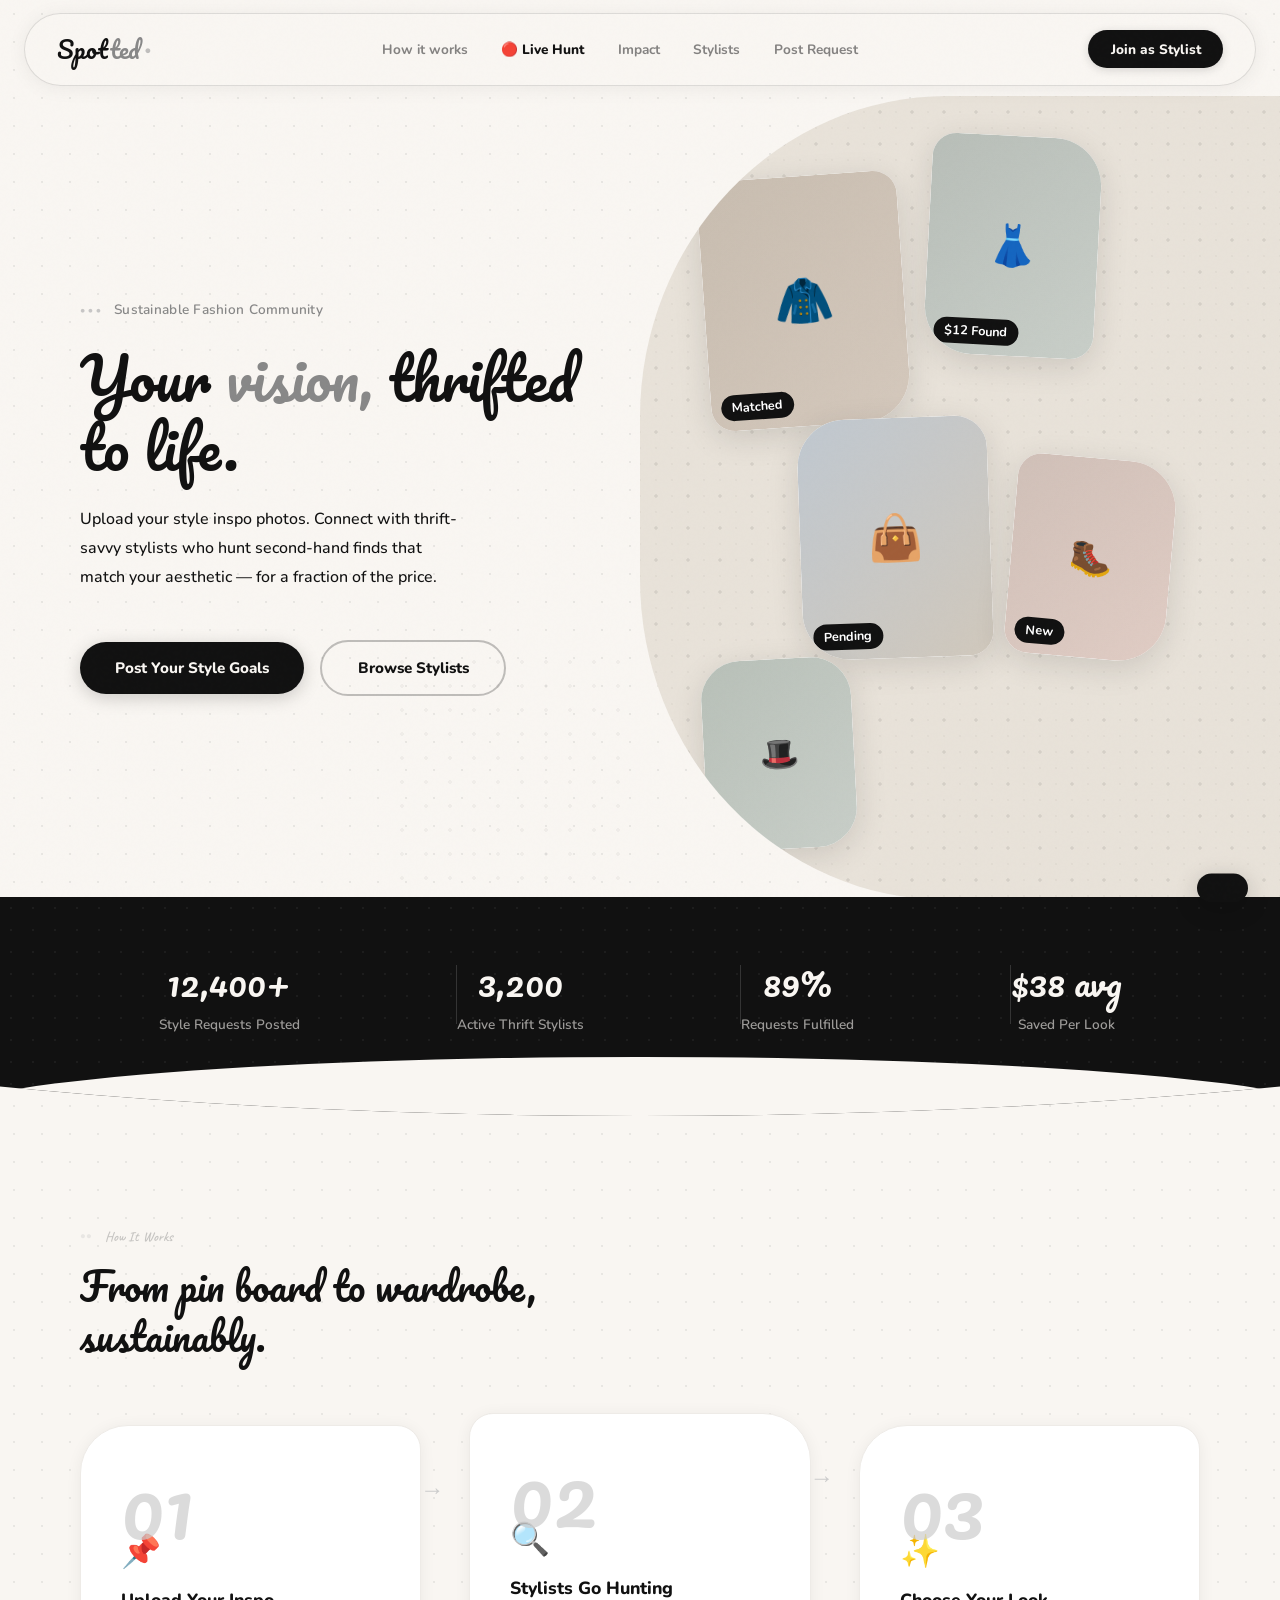
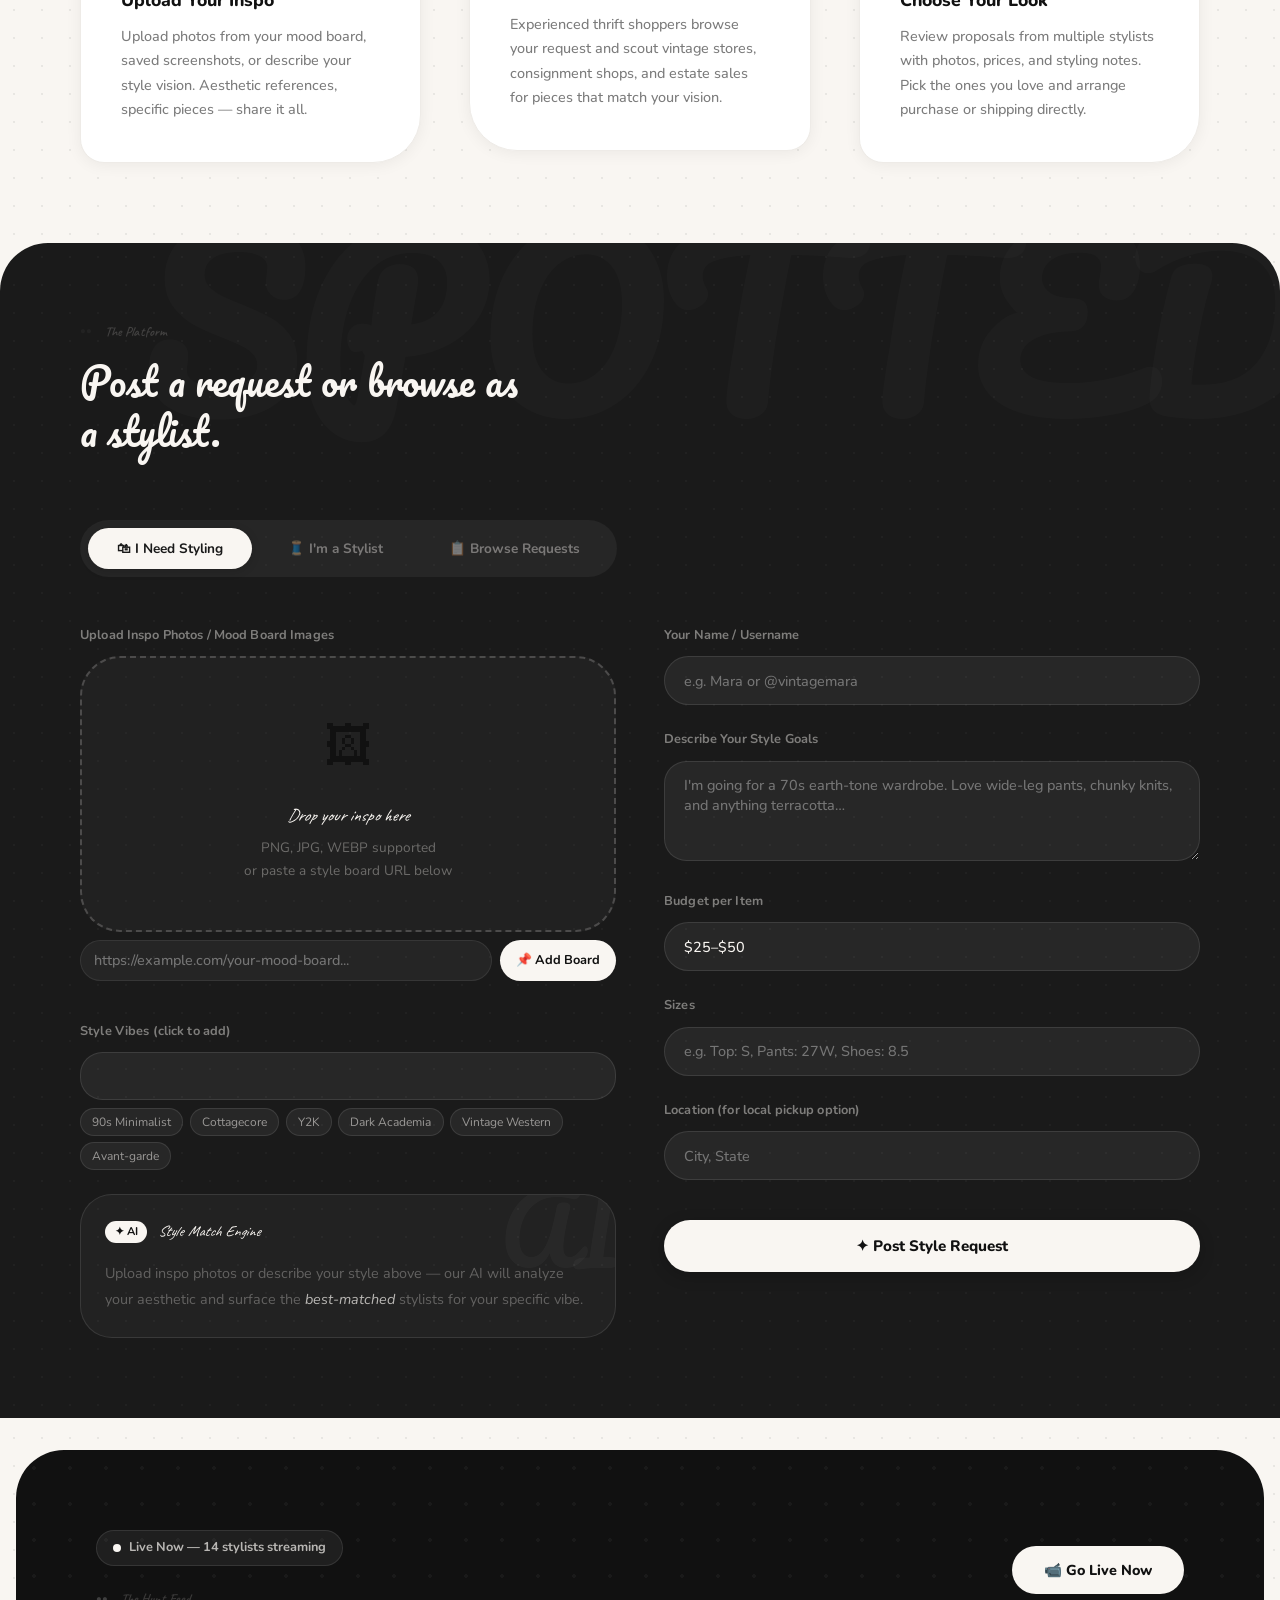
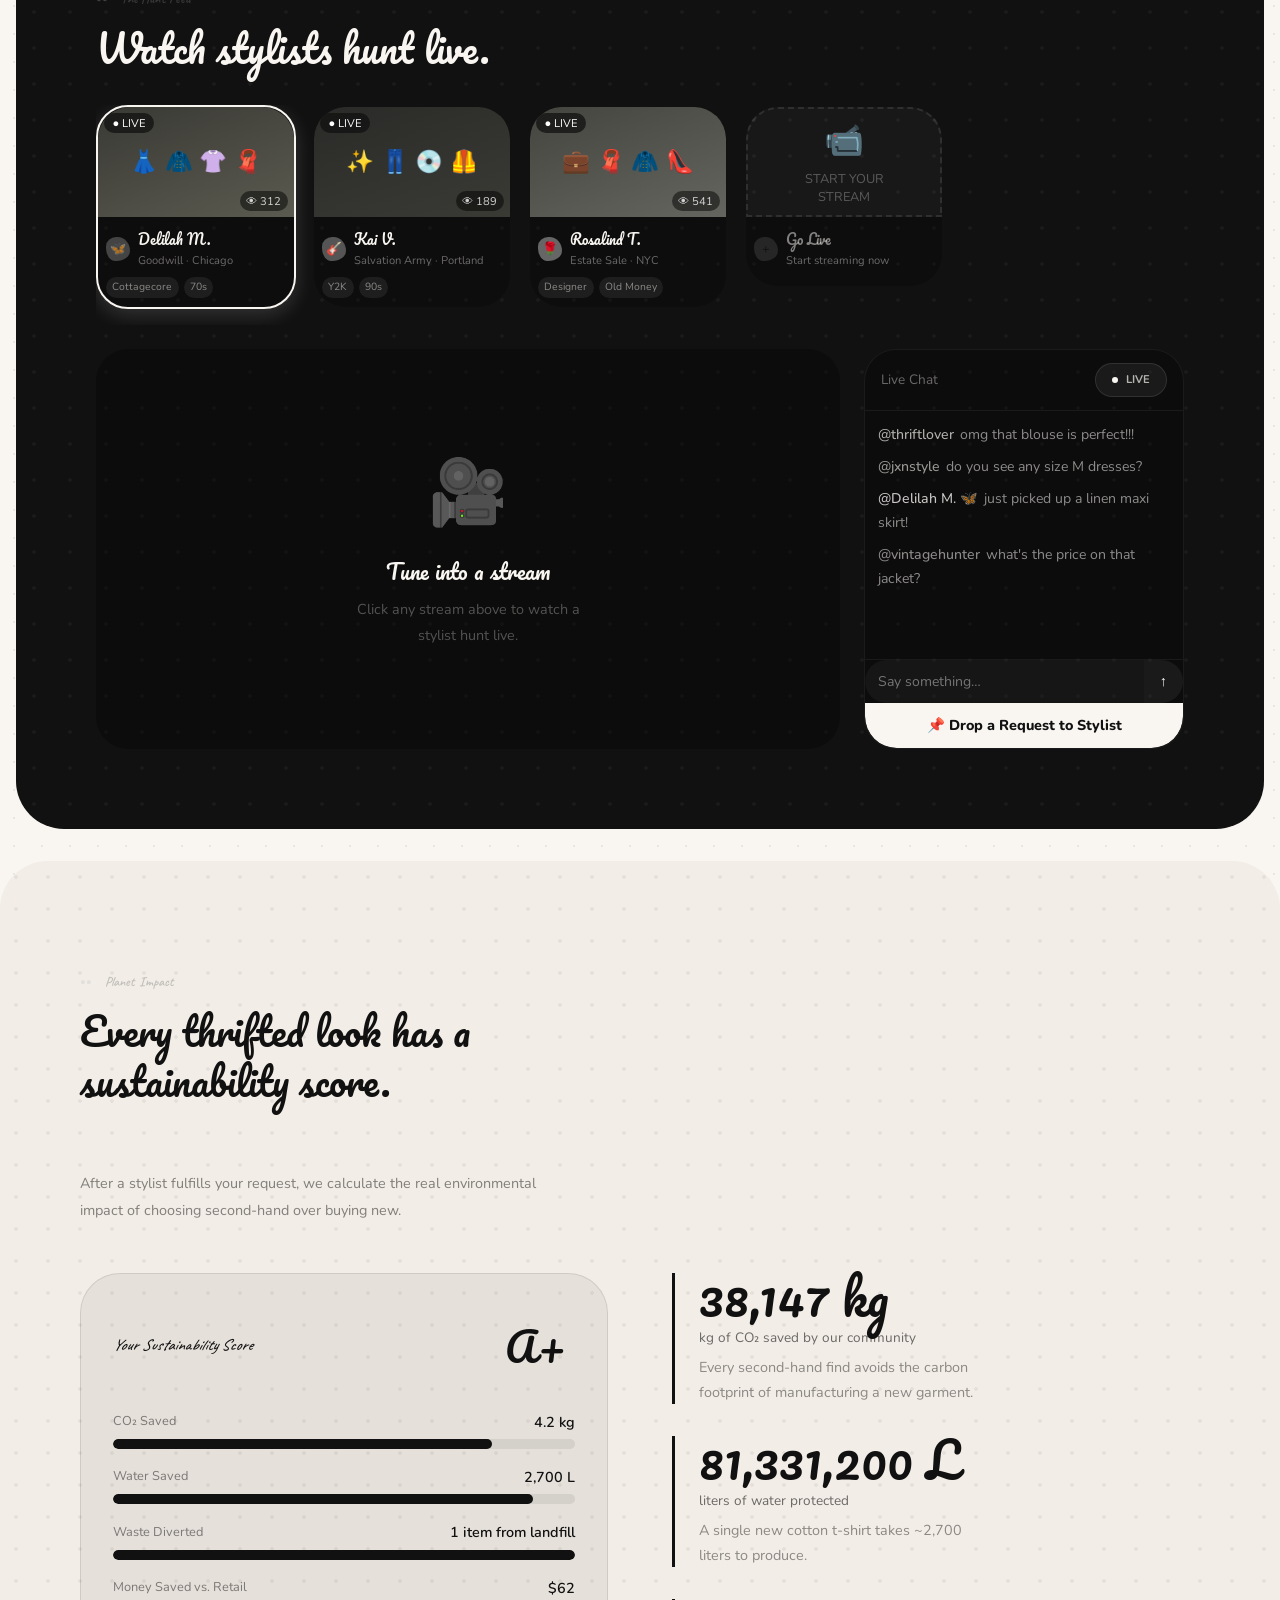
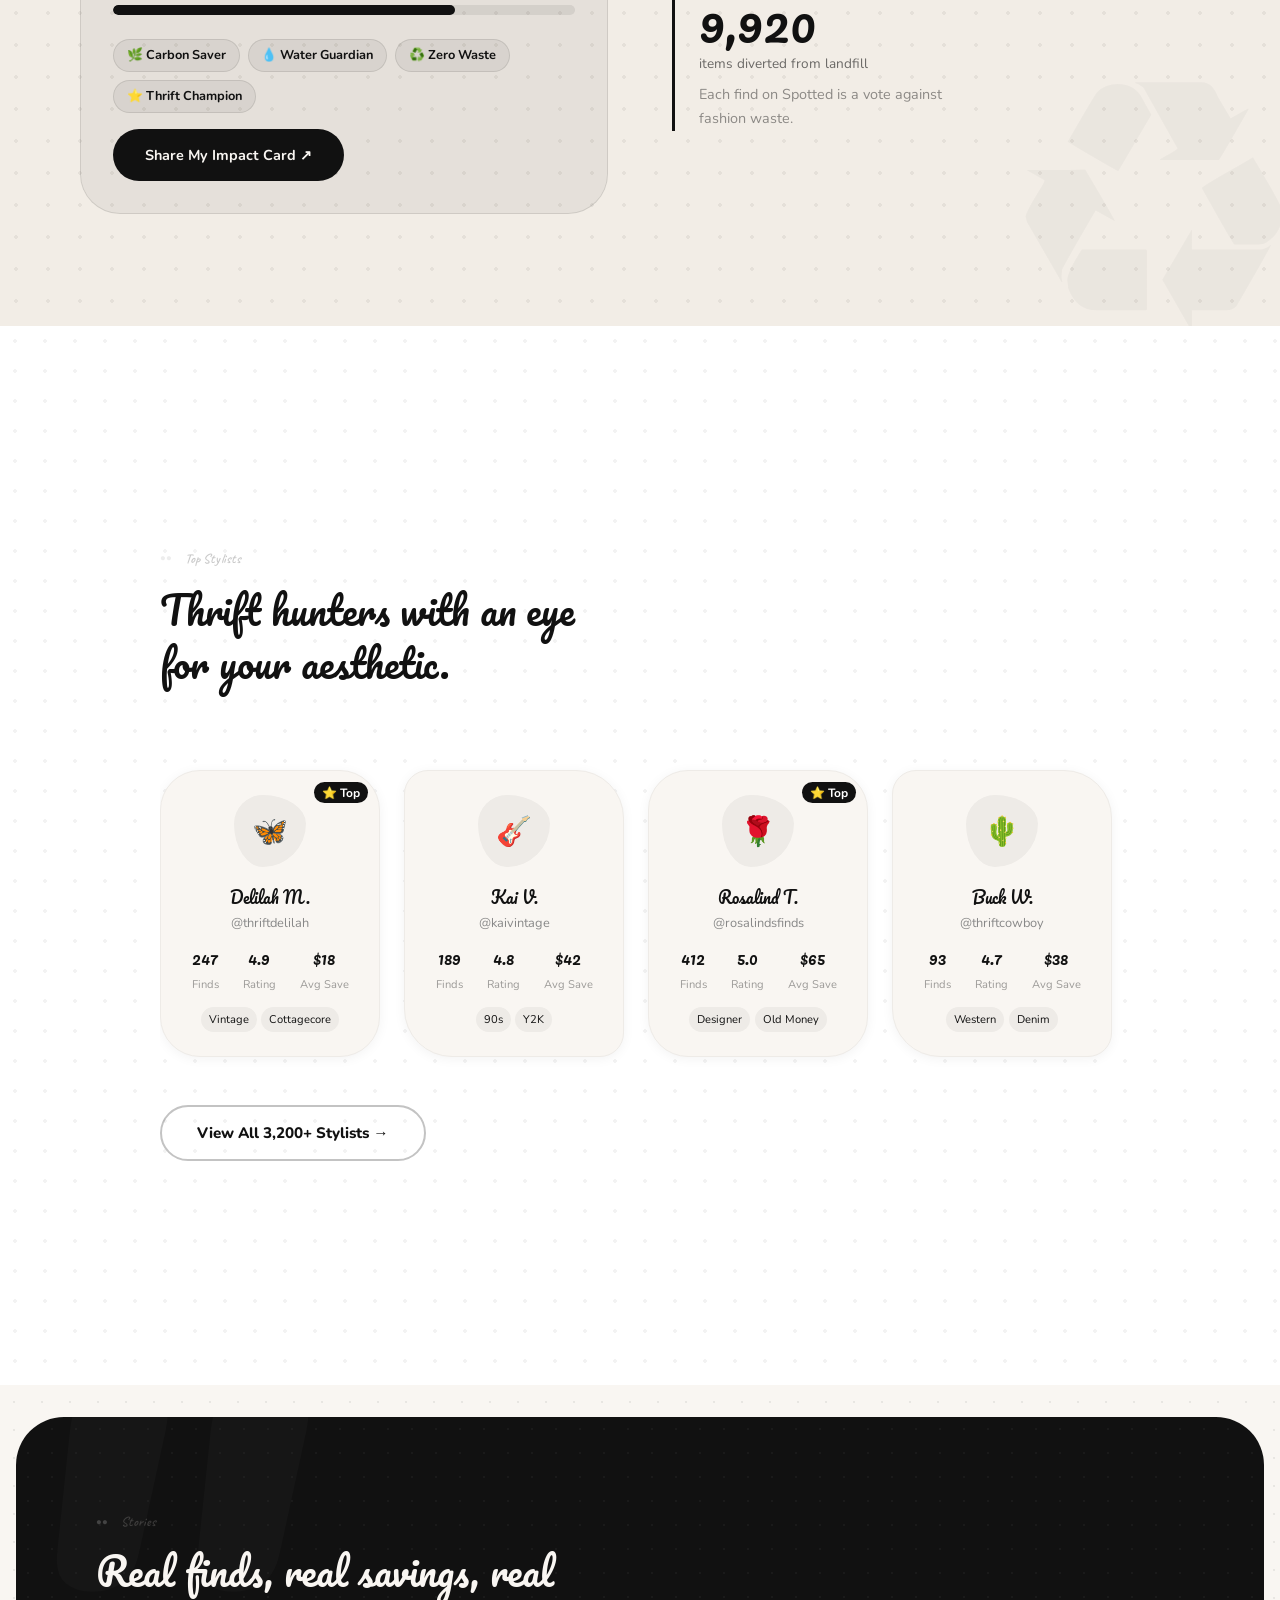
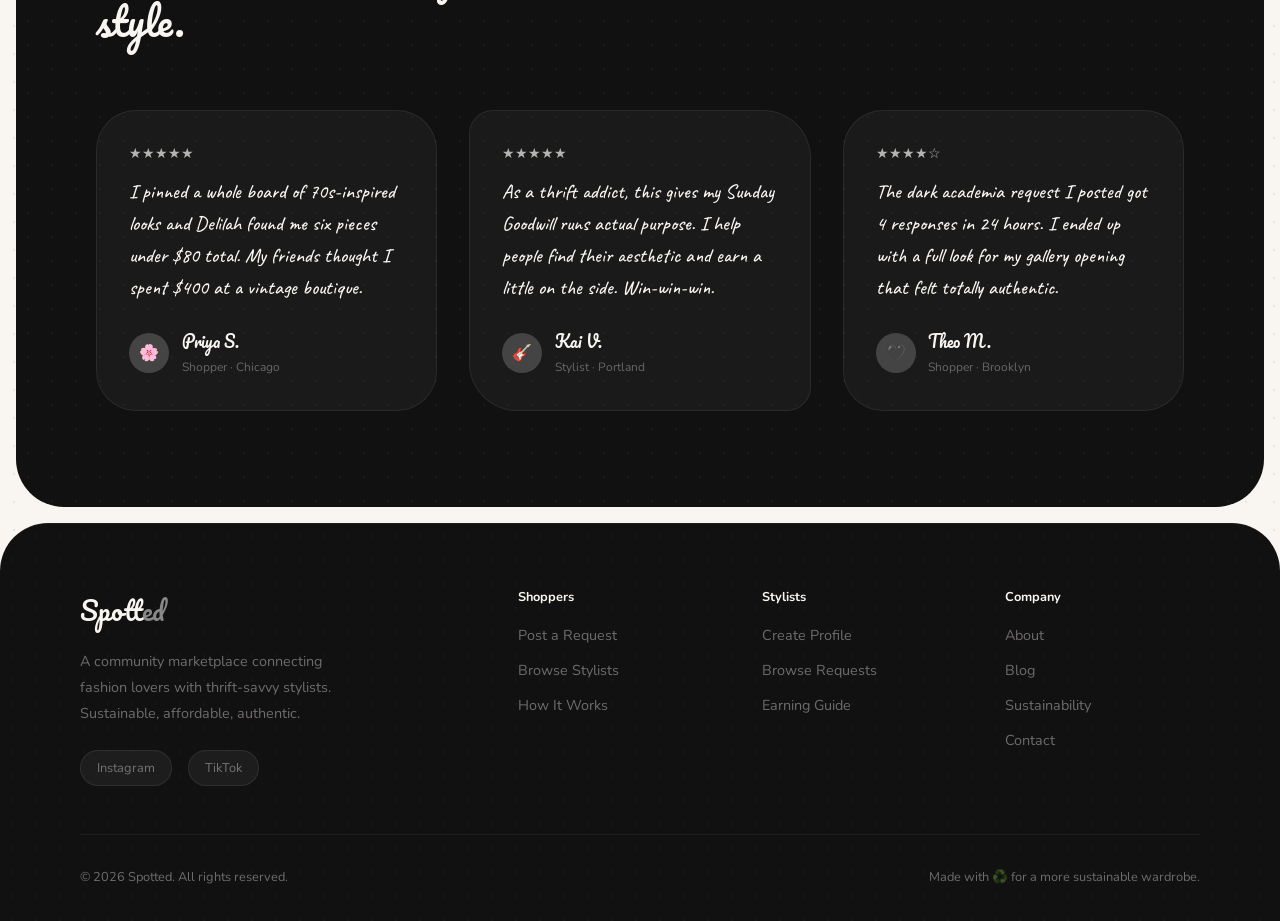
==== spotted-restyled.html @ c829c63a "Add files via upload" ====
<!DOCTYPE html>
<html lang="en">
<head>
<meta charset="UTF-8">
<meta name="viewport" content="width=device-width, initial-scale=1.0">
<title>Spotted — Thrift Your Vision</title>
<link href="https://fonts.googleapis.com/css2?family=Pacifico&family=Nunito:ital,wght@0,400;0,500;0,600;0,700;0,800;0,900;1,400;1,700&family=Caveat:wght@400;500;600;700&display=swap" rel="stylesheet">
<style>
  :root {
    /* ── NEW PALETTE: Warm White + Black (wedding inspo) ── */
    --cream: #F9F6F2;
    --warm-white: #FFFFFF;
    --charcoal: #111111;
    --rust: #111111;          /* was deep maroon → now black */
    --sage: #555555;          /* was gold-green → now mid-grey */
    --gold: #111111;          /* accent → black */
    --dusty-rose: #888888;    /* muted grey-rose */
    --deep-green: #1A1A1A;    /* near-black */
    --tan: #CCCCCC;
    --light-tan: #EEEBE7;
    --crimson: #333333;
    --blush: #E8E3DC;
    --dot-color: rgba(17,17,17,0.07);
  }

  * { margin: 0; padding: 0; box-sizing: border-box; }

  body {
    background: var(--cream);
    color: var(--charcoal);
    font-family: 'Nunito', sans-serif;
    overflow-x: hidden;
    background-image: radial-gradient(circle, var(--dot-color) 1.5px, transparent 1.5px);
    background-size: 28px 28px;
  }

  body::before {
    content: '';
    position: fixed;
    inset: 0;
    background-image: url("data:image/svg+xml,%3Csvg viewBox='0 0 256 256' xmlns='http://www.w3.org/2000/svg'%3E%3Cfilter id='noise'%3E%3CfeTurbulence type='fractalNoise' baseFrequency='0.9' numOctaves='4' stitchTiles='stitch'/%3E%3C/filter%3E%3Crect width='100%25' height='100%25' filter='url(%23noise)' opacity='0.04'/%3E%3C/svg%3E");
    pointer-events: none;
    z-index: 9999;
    opacity: 0.3;
  }

  button, input, textarea, select {
    border-radius: 999px;
    font-family: 'Nunito', sans-serif;
  }
  textarea { border-radius: 1.5rem !important; }
  select { border-radius: 999px !important; }

  .wave-top { display: block; width: 100%; overflow: hidden; line-height: 0; margin-bottom: -2px; }
  .wave-top svg { display: block; width: 100%; }
  .wave-bottom { display: block; width: 100%; overflow: hidden; line-height: 0; margin-top: -2px; transform: rotate(180deg); }
  .wave-bottom svg { display: block; width: 100%; }

  .section { padding: 6rem 4rem; }
  .section-label {
    font-family: 'Caveat', cursive;
    font-size: 1.15rem;
    font-weight: 600;
    letter-spacing: 0.01em;
    color: var(--charcoal);
    opacity: 0.45;
    margin-bottom: 0.6rem;
    display: flex;
    align-items: center;
    gap: 0.6rem;
  }
  .section-label::before { content: '●'; font-size: 0.6rem; opacity: 0.4; color: var(--charcoal); }

  .app-section { border-radius: 3rem 3rem 0 0; margin-top: -2rem; position: relative; z-index: 2; }
  .hunt-section { border-radius: 3rem 3rem 3rem 3rem; margin: 2rem 1rem; position: relative; z-index: 2; }
  .testimonial-section { border-radius: 3rem; margin: 2rem 1rem; position: relative; z-index: 2; }
  .impact-section { border-radius: 3rem 3rem 0 0; position: relative; z-index: 2; }
  .community-section { position: relative; z-index: 1; }
  footer { border-radius: 3rem 3rem 0 0; margin-top: -1rem; position: relative; z-index: 2; }

  /* Step cards */
  .step { border-radius: 2.5rem !important; padding: 2.5rem !important; transition: transform 0.3s, box-shadow 0.3s; }
  .step:nth-child(1) { border-radius: 3rem 1.5rem 3rem 1.5rem !important; }
  .step:nth-child(2) { border-radius: 1.5rem 3rem 1.5rem 3rem !important; transform: translateY(-12px); }
  .step:nth-child(3) { border-radius: 3rem 1.5rem 3rem 1.5rem !important; }
  .step:hover { transform: translateY(-8px) !important; box-shadow: 0 20px 48px rgba(0,0,0,0.10) !important; }

  .stylist-card { border-radius: 2.5rem !important; }
  .stylist-card:nth-child(even) { border-radius: 1.5rem 3rem 1.5rem 3rem !important; }
  .request-card { border-radius: 2rem !important; }
  .hunt-card { border-radius: 2rem !important; }
  .testimonial { border-radius: 2.5rem !important; }
  .testimonial:nth-child(even) { border-radius: 1.5rem 3rem 1.5rem 3rem !important; }

  .stylist-avatar { border-radius: 40% 60% 60% 40% / 40% 40% 60% 60% !important; }
  .hunt-avatar { border-radius: 45% 55% 55% 45% / 45% 45% 55% 55% !important; }
  .hunt-big-avatar { border-radius: 40% 60% 55% 45% / 45% 40% 60% 55% !important; }
  .stream-mini-avatar { border-radius: 45% 55% 60% 40% / 40% 60% 45% 55% !important; }

  .stream-thumb { border-radius: 2rem !important; overflow: hidden; }
  .stream-preview { border-radius: 2rem 2rem 0 0 !important; }
  .stream-info { border-radius: 0 0 2rem 2rem !important; }
  .stream-main-video { border-radius: 2rem !important; overflow: hidden; }
  .stream-chat-sidebar { border-radius: 2rem !important; overflow: hidden; }
  .live-video-frame { border-radius: 2rem !important; overflow: hidden; }

  .tabs { border-radius: 999px !important; padding: 0.5rem !important; }
  .tab { border-radius: 999px !important; padding: 0.7rem 1.8rem !important; }
  .upload-zone { border-radius: 2.5rem !important; }
  .modal { border-radius: 3rem !important; }
  .ai-match-panel { border-radius: 2rem !important; }
  .match-tag { border-radius: 999px !important; padding: 0.3rem 0.9rem !important; font-size: 0.8rem !important; font-weight: 700 !important; }
  .hunt-active-panel { border-radius: 2rem !important; overflow: hidden; }
  .stream-chat-input { border-radius: 999px 0 0 999px !important; }
  .stream-chat-send { border-radius: 0 999px 999px 0 !important; }
  .drop-request-sidebar-btn { border-radius: 0 0 2rem 2rem !important; font-size: 0.9rem !important; font-weight: 800 !important; }
  .metric-bar-bg { border-radius: 999px !important; height: 10px !important; }
  .metric-bar-fill { border-radius: 999px !important; }
  .live-pill { border-radius: 999px !important; padding: 0.4rem 1rem !important; font-size: 0.8rem !important; font-weight: 700 !important; }
  .hunt-spec { border-radius: 999px !important; }
  .stream-tags-mini span { border-radius: 999px !important; }
  .vid-action-btn { border-radius: 999px !important; font-size: 0.8rem !important; font-weight: 700 !important; }
  .go-live-btn { border-radius: 999px !important; font-size: 0.9rem !important; font-weight: 800 !important; padding: 0.9rem 2rem !important; }
  .drop-request-btn { border-radius: 999px !important; font-size: 0.8rem !important; font-weight: 800 !important; padding: 0.45rem 1.1rem !important; }
  .verified-badge { border-radius: 999px !important; font-size: 0.75rem !important; font-weight: 700 !important; }

  .form-group label { font-family: 'Nunito', sans-serif; font-weight: 700; font-size: 0.9rem; margin-bottom: 0.5rem; display: block; letter-spacing: 0.01em; }
  .modal h2 { font-family: 'Pacifico', cursive; font-size: 1.8rem; font-weight: 400; margin-bottom: 0.5rem; }
  .modal-sub { font-size: 0.95rem; font-weight: 500; opacity: 0.55; margin-bottom: 2rem; line-height: 1.6; }

  .chat-bubble { border-radius: 1.5rem 1.5rem 1.5rem 0.3rem !important; font-size: 0.9rem !important; font-weight: 500 !important; padding: 0.8rem 1.2rem !important; }
  .chat-msg.right .chat-bubble { border-radius: 1.5rem 1.5rem 0.3rem 1.5rem !important; }
  .hunt-input { border-radius: 999px 0 0 999px !important; }
  .hunt-send { border-radius: 0 999px 999px 0 !important; }

  .stats-bar { border-radius: 0 !important; padding: 3.5rem 5rem 5rem !important; }
  .stat-num { font-size: 2.2rem !important; }
  .stat-label { font-size: 0.85rem !important; font-weight: 600 !important; }

  .footer-logo { font-family: 'Pacifico', cursive !important; font-size: 1.6rem !important; font-weight: 400 !important; }

  .collage-card { border-radius: 2rem !important; }
  .c1 { border-radius: 3rem 1.5rem 3rem 1.5rem !important; }
  .c2 { border-radius: 1.5rem 3rem 1.5rem 3rem !important; }
  .c3 { border-radius: 3rem 2rem 1.5rem 3rem !important; }
  .c4 { border-radius: 1.5rem 3rem 3rem 1.5rem !important; }
  .c5 { border-radius: 2.5rem !important; }

  .score-grade { border-radius: 1.5rem !important; font-family: 'Pacifico', cursive !important; font-size: 2.5rem !important; font-weight: 400 !important; width: 80px !important; height: 80px !important; display: flex !important; align-items: center !important; justify-content: center !important; }
  .eco-badge { border-radius: 999px !important; font-size: 0.8rem !important; font-weight: 700 !important; }
  .impact-score-demo { border-radius: 2.5rem !important; }
  .community-section h2, .community-section .section-title { font-family: 'Pacifico', cursive !important; font-weight: 400 !important; font-size: clamp(1.8rem, 3vw, 3rem) !important; line-height: 1.4 !important; }
  .ai-analyze-btn { border-radius: 999px !important; }
  .portfolio-item { border-radius: 1.5rem !important; }

  ::-webkit-scrollbar { width: 8px; }
  ::-webkit-scrollbar-track { background: transparent; }
  ::-webkit-scrollbar-thumb { background: var(--tan); border-radius: 999px; }
  ::-webkit-scrollbar-thumb:hover { background: var(--charcoal); }

  .hero-right { border-radius: 48% 0 0 48% / 40% 0 0 40% !important; }
  .stream-live-badge { border-radius: 999px !important; }
  .video-live-tag { border-radius: 999px !important; }
  .video-viewers { border-radius: 999px !important; }
  #camPreviewWrap { border-radius: 1.5rem !important; overflow: hidden; }
  .find-flash { border-radius: 1rem !important; }
  .toast { border-radius: 999px !important; font-size: 0.9rem !important; font-weight: 700 !important; }
  .hunt-active-name { font-family: 'Pacifico', cursive !important; font-weight: 400 !important; font-size: 1.1rem !important; }
  .stream-name { font-family: 'Pacifico', cursive !important; font-weight: 400 !important; font-size: 0.9rem !important; }
  .video-stream-title { font-family: 'Pacifico', cursive !important; font-weight: 400 !important; font-size: 1rem !important; }
  .request-title { font-family: 'Caveat', cursive !important; font-size: 1.3rem !important; font-weight: 600 !important; }
  .stylist-name { font-family: 'Pacifico', cursive !important; font-weight: 400 !important; font-size: 1rem !important; }
  .step-num { font-family: 'Pacifico', cursive !important; font-weight: 400 !important; color: var(--tan) !important; opacity: 0.7; }
  .t-name { font-family: 'Pacifico', cursive !important; font-weight: 400 !important; font-size: 1rem !important; }
  .t-quote { font-family: 'Caveat', cursive !important; font-size: 1.25rem !important; font-weight: 500 !important; line-height: 1.6 !important; }
  p, li, span, label { line-height: 1.7; }
  h1, h2, h3 { line-height: 1.35; }

  /* NAV */
  nav {
    position: fixed;
    top: 0.8rem; left: 1.5rem; right: 1.5rem;
    z-index: 100;
    display: flex;
    justify-content: space-between;
    align-items: center;
    padding: 0.9rem 2rem;
    background: rgba(249,246,242,0.92);
    border: 1.5px solid rgba(17,17,17,0.12);
    border-radius: 999px;
    backdrop-filter: blur(12px);
    box-shadow: 0 2px 20px rgba(0,0,0,0.06);
  }

  .logo { font-family: 'Pacifico', cursive; font-size: 1.5rem; font-weight: 400; color: var(--charcoal); display: flex; align-items: center; gap: 0.1em; }
  .logo span { color: #888; }
  .logo::after { content: '●'; color: #888; font-size: 0.7rem; margin-left: 0.15em; vertical-align: super; opacity: 0.5; }

  .nav-links { display: flex; gap: 0.3rem; list-style: none; font-size: 0.85rem; font-weight: 700; }
  .nav-links a { color: var(--charcoal); text-decoration: none; opacity: 0.5; transition: all 0.2s; cursor: pointer; padding: 0.35rem 0.9rem; border-radius: 999px; }
  .nav-links a:hover { opacity: 1; background: var(--light-tan); }

  .nav-cta {
    background: var(--charcoal);
    color: var(--cream);
    border: none;
    padding: 0.6rem 1.4rem;
    font-size: 0.85rem;
    font-weight: 800;
    cursor: pointer;
    transition: all 0.2s;
    border-radius: 999px;
    box-shadow: 0 2px 10px rgba(0,0,0,0.15);
  }
  .nav-cta:hover { background: #333; transform: translateY(-2px); }

  /* HERO */
  .hero { min-height: 100vh; display: grid; grid-template-columns: 1fr 1fr; padding-top: 6rem; }
  .hero-left { display: flex; flex-direction: column; justify-content: center; padding: 5rem 3rem 5rem 5rem; position: relative; overflow: hidden; }
  .hero-left::before { content: ''; position: absolute; width: 300px; height: 300px; background-image: radial-gradient(circle, #111 2px, transparent 2px); background-size: 24px 24px; opacity: 0.04; bottom: -50px; right: -50px; pointer-events: none; }

  .hero-eyebrow { font-size: 0.85rem; color: #888; margin-bottom: 1.5rem; display: flex; align-items: center; gap: 0.8rem; font-weight: 600; letter-spacing: 0.02em; }
  .hero-eyebrow::before { content: '● ● ●'; color: #bbb; font-size: 0.55rem; opacity: 0.8; }

  .hero-title { font-family: 'Pacifico', cursive; font-size: clamp(2.4rem, 4.5vw, 5rem); line-height: 1.2; font-weight: 400; color: var(--charcoal); margin-bottom: 1.5rem; }
  .hero-title em { font-style: normal; color: #888; }

  .hero-sub { font-size: 1rem; line-height: 1.8; color: var(--charcoal); opacity: 0.5; max-width: 38ch; margin-bottom: 3rem; font-weight: 500; }

  .hero-actions { display: flex; gap: 1rem; align-items: center; flex-wrap: wrap; }

  .btn-primary {
    background: var(--charcoal);
    color: #F9F6F2;
    border: none;
    padding: 1rem 2.2rem;
    font-size: 0.95rem;
    font-weight: 800;
    cursor: pointer;
    transition: all 0.25s;
    border-radius: 999px;
    box-shadow: 0 4px 18px rgba(0,0,0,0.18);
    position: relative;
    overflow: hidden;
  }
  .btn-primary:hover { background: #333; transform: translateY(-3px); box-shadow: 0 8px 28px rgba(0,0,0,0.22); }

  .btn-ghost {
    background: transparent;
    color: var(--charcoal);
    border: 2px solid rgba(17,17,17,0.25);
    padding: 1rem 2.2rem;
    font-size: 0.95rem;
    font-weight: 800;
    cursor: pointer;
    transition: all 0.25s;
    border-radius: 999px;
  }
  .btn-ghost:hover { background: var(--charcoal); color: var(--cream); transform: translateY(-2px); }

  /* HERO RIGHT: warm greige instead of dark red */
  .hero-right {
    background: #E8E2D9;
    position: relative;
    overflow: hidden;
    display: flex;
    align-items: center;
    justify-content: center;
    background-image: radial-gradient(circle, rgba(17,17,17,0.06) 2px, transparent 2px),
                      radial-gradient(circle, rgba(17,17,17,0.03) 1px, transparent 1px);
    background-size: 32px 32px, 16px 16px;
    background-position: 0 0, 8px 8px;
    border-radius: 40% 0 0 40% / 30% 0 0 30%;
  }

  .hero-collage { position: relative; width: 100%; height: 100%; }
  .collage-card { position: absolute; background: var(--warm-white); box-shadow: 0 8px 32px rgba(0,0,0,0.12); overflow: hidden; transition: transform 0.6s cubic-bezier(0.23, 1, 0.32, 1); border-radius: 1.5rem; }
  .collage-card:hover { transform: scale(1.05) rotate(0deg) !important; z-index: 10; }

  .card-tag { position: absolute; bottom: 0.6rem; left: 0.6rem; background: var(--charcoal); color: white; font-size: 0.8rem; font-weight: 700; padding: 0.25rem 0.7rem; border-radius: 999px; }

  .c1 { width: 200px; height: 250px; top: 10%; left: 10%; transform: rotate(-4deg); }
  .c2 { width: 170px; height: 220px; top: 5%; left: 45%; transform: rotate(3deg); }
  .c3 { width: 190px; height: 240px; top: 40%; left: 25%; transform: rotate(-2deg); }
  .c4 { width: 160px; height: 200px; top: 45%; left: 58%; transform: rotate(5deg); }
  .c5 { width: 150px; height: 190px; top: 70%; left: 10%; transform: rotate(-3deg); }

  /* STATS BAR: now warm greige */
  .stats-bar {
    background: var(--charcoal);
    color: var(--cream);
    display: flex;
    justify-content: space-around;
    align-items: center;
    padding: 3.5rem 5rem 5rem;
    background-image: radial-gradient(circle, rgba(255,255,255,0.05) 1.5px, transparent 1.5px);
    background-size: 22px 22px;
    clip-path: ellipse(100% 100% at 50% 0%);
    margin-top: -3px;
    position: relative;
    z-index: 1;
  }
  .stats-bar::after { content: ''; position: absolute; bottom: -1px; left: 0; right: 0; height: 60px; background: var(--cream); clip-path: ellipse(55% 100% at 50% 100%); pointer-events: none; }

  .stat { text-align: center; position: relative; z-index: 2; }
  .stat + .stat::before { content: ''; position: absolute; left: -1px; top: 15%; height: 70%; width: 1px; background: rgba(255,255,255,0.15); }
  .stat-num { font-family: 'Pacifico', cursive; font-size: 2.2rem; font-weight: 400; color: var(--cream); display: block; }
  .stat-label { font-size: 0.85rem; font-weight: 600; opacity: 0.6; margin-top: 0.3rem; }

  /* HOW IT WORKS */
  .section { padding: 7rem 5rem; }
  .section-label { font-size: 0.85rem; color: #888; margin-bottom: 1rem; display: flex; align-items: center; gap: 0.8rem; font-weight: 600; letter-spacing: 0.01em; }
  .section-label::before { content: '●●'; color: #bbb; font-size: 0.6rem; opacity: 0.6; }
  .section-title { font-family: 'Pacifico', cursive; font-size: clamp(1.8rem, 3vw, 3rem); font-weight: 400; line-height: 1.3; color: var(--charcoal); max-width: 22ch; margin-bottom: 4rem; }

  .steps-grid { display: grid; grid-template-columns: repeat(3, 1fr); gap: 3rem; }
  .step { position: relative; background: var(--warm-white); border-radius: 2rem; padding: 2rem; box-shadow: 0 2px 16px rgba(0,0,0,0.06); border: 1.5px solid var(--light-tan); }
  .step-num { font-family: 'Pacifico', cursive; font-size: 5rem; font-weight: 900; color: var(--light-tan); line-height: 1; margin-bottom: -1rem; }
  .step-icon { font-size: 2rem; margin-bottom: 1rem; }
  .step h3 { font-size: 1.1rem; font-weight: 800; margin-bottom: 0.7rem; color: var(--charcoal); }
  .step p { font-size: 0.9rem; line-height: 1.7; color: var(--charcoal); opacity: 0.55; font-weight: 500; }
  .step-arrow { position: absolute; top: 3rem; right: -1.5rem; color: var(--tan); font-size: 1.5rem; z-index: 1; }

  /* APP SECTION: warm off-black */
  .app-section {
    background: var(--deep-green);
    padding: 5rem;
    position: relative;
    overflow: hidden;
    background-image: radial-gradient(circle, rgba(255,255,255,0.03) 1.5px, transparent 1.5px);
    background-size: 28px 28px;
  }
  .app-section::before { content: 'SPOTTED'; position: absolute; font-family: 'Pacifico', cursive; font-size: 14rem; font-weight: 900; color: rgba(255,255,255,0.02); top: -2rem; right: -2rem; line-height: 1; pointer-events: none; }
  .app-section .section-label { color: rgba(249,246,242,0.4); }
  .app-section .section-label::before { color: rgba(249,246,242,0.15); }
  .app-section .section-title { color: var(--cream); }

  /* TABS */
  .tabs { display: flex; gap: 0.5rem; margin-bottom: 3rem; background: rgba(255,255,255,0.05); padding: 0.4rem; border-radius: 999px; width: fit-content; }
  .tab { padding: 0.65rem 1.6rem; font-size: 0.85rem; font-weight: 700; cursor: pointer; color: rgba(249,246,242,0.4); background: none; border: none; transition: all 0.25s; border-radius: 999px; }
  .tab.active { color: var(--deep-green); background: var(--cream); box-shadow: 0 2px 10px rgba(0,0,0,0.15); }
  .tab:hover:not(.active) { color: rgba(249,246,242,0.8); background: rgba(255,255,255,0.07); }
  .tab-content { display: none; }
  .tab-content.active { display: block; }

  /* UPLOAD PANEL */
  .upload-panel { display: grid; grid-template-columns: 1fr 1fr; gap: 3rem; align-items: start; }
  .upload-zone { border: 2px dashed rgba(249,246,242,0.2); padding: 3rem 2rem; text-align: center; cursor: pointer; transition: all 0.3s; background: rgba(255,255,255,0.03); position: relative; border-radius: 1.8rem; }
  .upload-zone:hover, .upload-zone.dragover { border-color: rgba(249,246,242,0.5); background: rgba(255,255,255,0.06); transform: scale(1.01); }
  .upload-zone input[type="file"] { position: absolute; inset: 0; opacity: 0; cursor: pointer; width: 100%; height: 100%; border-radius: 1.8rem; }
  .upload-zone h3 { font-family: 'Caveat', cursive; font-size: 1.1rem; color: var(--cream); margin-bottom: 0.5rem; font-weight: 300; font-style: italic; }
  .upload-icon { font-size: 3rem; margin-bottom: 1rem; display: block; }
  .upload-zone p { font-size: 0.85rem; color: rgba(249,246,242,0.35); line-height: 1.7; }
  .uploaded-preview { display: grid; grid-template-columns: 1fr 1fr; gap: 0.5rem; margin-top: 1rem; }
  .preview-thumb { aspect-ratio: 1; object-fit: cover; width: 100%; }

  .form-group { margin-bottom: 1.5rem; }
  .form-group label { display: block; font-size: 0.8rem; color: rgba(249,246,242,0.45); margin-bottom: 0.6rem; }
  .form-group input, .form-group textarea, .form-group select { width: 100%; background: rgba(255,255,255,0.06); border: 1.5px solid rgba(255,255,255,0.1); color: var(--cream); padding: 0.85rem 1.2rem; font-size: 0.9rem; font-weight: 500; outline: none; transition: all 0.2s; -webkit-appearance: none; border-radius: 999px; }
  .form-group textarea { border-radius: 1.4rem !important; }
  .form-group select { border-radius: 999px !important; }
  .form-group input:focus, .form-group textarea:focus, .form-group select:focus { border-color: rgba(249,246,242,0.4); background: rgba(255,255,255,0.09); }
  .form-group textarea { resize: vertical; min-height: 100px; }
  .form-group select option { background: var(--deep-green); }

  .tags-input { display: flex; flex-wrap: wrap; gap: 0.4rem; padding: 0.6rem 0.8rem; background: rgba(255,255,255,0.06); border: 1.5px solid rgba(255,255,255,0.1); border-radius: 1.4rem; min-height: 3rem; align-items: center; cursor: text; }
  .tag-chip { background: var(--cream); color: var(--charcoal); padding: 0.3rem 0.8rem; font-size: 0.75rem; font-weight: 700; display: flex; align-items: center; gap: 0.4rem; border: none; cursor: pointer; border-radius: 999px; }
  .tag-chip span { cursor: pointer; opacity: 0.5; }

  .inspo-row { display: flex; gap: 0.5rem; margin-top: 0.5rem; }
  .inspo-row input { flex: 1; background: rgba(255,255,255,0.05); border: 1px solid rgba(255,255,255,0.08); color: var(--cream); padding: 0.6rem 0.8rem; font-size: 0.9rem; outline: none; }
  .inspo-row button { background: var(--cream); color: var(--charcoal); border: none; padding: 0.6rem 1rem; font-size: 0.8rem; cursor: pointer; white-space: nowrap; font-weight: 700; }

  .btn-submit { background: var(--cream); color: var(--charcoal); border: none; padding: 1rem 2.5rem; font-size: 0.95rem; font-weight: 800; cursor: pointer; width: 100%; margin-top: 1rem; transition: all 0.25s; border-radius: 999px; box-shadow: 0 4px 16px rgba(0,0,0,0.2); }
  .btn-submit:hover { background: #e8e2d9; transform: translateY(-2px); }

  /* BROWSE REQUESTS */
  .requests-grid { display: grid; grid-template-columns: repeat(auto-fill, minmax(280px, 1fr)); gap: 1.5rem; margin-top: 1rem; }
  .request-card { background: rgba(255,255,255,0.06); border: 1.5px solid rgba(255,255,255,0.08); overflow: hidden; transition: all 0.3s; cursor: pointer; border-radius: 1.8rem; }
  .request-card:hover { border-color: rgba(249,246,242,0.25); transform: translateY(-5px); box-shadow: 0 12px 32px rgba(0,0,0,0.25); }
  .request-card-images { display: grid; grid-template-columns: 1fr 1fr; height: 160px; gap: 2px; }
  .request-card-images .img-slot { overflow: hidden; background: rgba(0,0,0,0.2); display: flex; align-items: center; justify-content: center; font-size: 2rem; color: rgba(255,255,255,0.1); }
  .request-card-images img { width: 100%; height: 100%; object-fit: cover; transition: transform 0.4s; }
  .request-card:hover .request-card-images img { transform: scale(1.05); }
  .request-card-body { padding: 1.2rem; }
  .request-user { display: flex; align-items: center; gap: 0.7rem; margin-bottom: 0.8rem; }

  .avatar { width: 32px; height: 32px; border-radius: 50%; background: #444; display: flex; align-items: center; justify-content: center; font-size: 0.9rem; color: white; font-weight: 600; flex-shrink: 0; }
  .user-info .name { font-family: 'Caveat', cursive; font-size: 0.85rem; color: var(--cream); display: block; }
  .user-info .time { font-size: 0.75rem; color: rgba(249,246,242,0.3); }
  .request-desc { font-size: 0.9rem; color: rgba(249,246,242,0.5); line-height: 1.7; margin-bottom: 1rem; display: -webkit-box; -webkit-line-clamp: 2; -webkit-box-orient: vertical; overflow: hidden; }
  .request-tags { display: flex; flex-wrap: wrap; gap: 0.3rem; margin-bottom: 1rem; }

  .rtag { background: rgba(255,255,255,0.08); color: rgba(249,246,242,0.7); font-size: 0.92rem; font-weight: 700; padding: 0.25rem 0.75rem; border: 1.5px solid rgba(255,255,255,0.12); border-radius: 999px; }
  .budget-badge { background: rgba(255,255,255,0.06); color: rgba(249,246,242,0.6); font-size: 0.92rem; font-weight: 700; padding: 0.25rem 0.75rem; border: 1.5px solid rgba(255,255,255,0.1); border-radius: 999px; }
  .request-footer { display: flex; justify-content: space-between; align-items: center; flex-wrap: wrap; gap: 0.4rem; }

  .reply-btn { background: var(--cream); color: var(--charcoal); border: none; padding: 0.5rem 1.2rem; font-size: 0.78rem; font-weight: 800; cursor: pointer; transition: all 0.2s; border-radius: 999px; }
  .reply-btn:hover { background: #e8e2d9; transform: translateY(-2px); }

  /* COMMUNITY */
  .community-section { background: var(--warm-white); padding: 7rem 5rem; background-image: radial-gradient(circle, rgba(17,17,17,0.05) 2px, transparent 2px); background-size: 30px 30px; }
  .profiles-scroll { display: flex; gap: 1.5rem; overflow-x: auto; padding: 1rem 0 2rem; scrollbar-width: none; }
  .profiles-scroll::-webkit-scrollbar { display: none; }

  .stylist-card { flex-shrink: 0; width: 220px; background: var(--cream); border: 1.5px solid var(--light-tan); padding: 1.5rem; text-align: center; transition: all 0.3s; cursor: pointer; position: relative; border-radius: 2rem; box-shadow: 0 2px 12px rgba(0,0,0,0.05); }
  .stylist-card:hover { border-color: var(--charcoal); transform: translateY(-8px); box-shadow: 0 16px 40px rgba(0,0,0,0.1); }
  .stylist-avatar { width: 72px; height: 72px; border-radius: 50%; margin: 0 auto 1rem; background: var(--light-tan); display: flex; align-items: center; justify-content: center; font-size: 1.8rem; overflow: hidden; }
  .stylist-name { font-family: 'Pacifico', cursive; font-size: 1rem; color: var(--charcoal); margin-bottom: 0.2rem; }
  .stylist-handle { font-size: 0.8rem; color: #888; margin-bottom: 0.8rem; }
  .stylist-stats { display: flex; justify-content: center; gap: 1.5rem; margin-bottom: 0.8rem; }
  .ss { text-align: center; }
  .ss-num { font-family: 'Pacifico', cursive; font-size: 1rem; color: var(--charcoal); display: block; }
  .ss-lbl { font-size: 0.7rem; color: var(--charcoal); opacity: 0.4; }
  .specialty-tags { display: flex; flex-wrap: wrap; gap: 0.3rem; justify-content: center; margin-top: 0.5rem; }
  .sp-tag { font-size: 0.7rem; padding: 0.2rem 0.5rem; background: var(--light-tan); color: var(--charcoal); border-radius: 999px; }
  .verified-badge { position: absolute; top: 0.7rem; right: 0.7rem; background: var(--charcoal); color: white; font-size: 0.7rem; padding: 0.15rem 0.5rem; border-radius: 999px; }

  /* TESTIMONIALS */
  .testimonial-section { background: var(--charcoal); padding: 6rem 5rem; position: relative; overflow: hidden; background-image: radial-gradient(circle, rgba(255,255,255,0.04) 1.5px, transparent 1.5px); background-size: 24px 24px; }
  .testimonial-section::after { content: '"'; position: absolute; font-family: 'Pacifico', cursive; font-size: 40rem; line-height: 0.7; color: rgba(255,255,255,0.02); top: 0; left: -2rem; pointer-events: none; }
  .testimonials-grid { display: grid; grid-template-columns: repeat(3, 1fr); gap: 2rem; margin-top: 3rem; }
  .testimonial { background: rgba(255,255,255,0.04); border: 1.5px solid rgba(255,255,255,0.07); padding: 2rem; transition: all 0.3s; border-radius: 2rem; }
  .testimonial:hover { border-color: rgba(255,255,255,0.15); transform: translateY(-4px); box-shadow: 0 12px 32px rgba(0,0,0,0.2); }
  .t-quote { font-family: 'Caveat', cursive; font-size: 1.2rem; color: var(--cream); line-height: 1.6; margin-bottom: 1.5rem; font-weight: 500; }
  .t-stars { color: var(--cream); font-size: 0.9rem; margin-bottom: 0.8rem; opacity: 0.7; }
  .t-author { display: flex; align-items: center; gap: 0.8rem; }
  .t-avatar { width: 40px; height: 40px; border-radius: 50%; background: #444; display: flex; align-items: center; justify-content: center; font-size: 1rem; flex-shrink: 0; }
  .t-name { font-family: 'Pacifico', cursive; font-size: 0.85rem; color: var(--cream); display: block; }
  .t-role { font-size: 0.75rem; color: rgba(249,246,242,0.35); }

  /* MODAL */
  .modal-overlay { position: fixed; inset: 0; background: rgba(17,17,17,0.7); z-index: 200; display: none; align-items: center; justify-content: center; backdrop-filter: blur(4px); }
  .modal-overlay.open { display: flex; }
  .modal { background: var(--deep-green); width: 90%; max-width: 600px; max-height: 85vh; overflow-y: auto; padding: 3rem; position: relative; animation: modalIn 0.35s cubic-bezier(0.23, 1, 0.32, 1); border-radius: 2.5rem; border: 1.5px solid rgba(255,255,255,0.07); box-shadow: 0 30px 80px rgba(0,0,0,0.4); }
  @keyframes modalIn { from { opacity: 0; transform: translateY(30px) scale(0.97); } to { opacity: 1; transform: translateY(0) scale(1); } }
  .modal-close { position: absolute; top: 1.5rem; right: 1.5rem; background: none; border: none; color: rgba(249,246,242,0.35); font-size: 1.2rem; cursor: pointer; }
  .modal-close:hover { color: var(--cream); }
  .modal h2 { font-family: 'Pacifico', cursive; font-size: 1.8rem; color: var(--cream); margin-bottom: 0.5rem; }
  .modal-sub { font-size: 0.9rem; color: rgba(249,246,242,0.4); margin-bottom: 2rem; line-height: 1.7; }

  /* FOOTER */
  footer { background: var(--charcoal); border-top: 1px solid rgba(255,255,255,0.05); padding: 4rem 5rem 2rem; color: rgba(249,246,242,0.4); background-image: radial-gradient(circle, rgba(255,255,255,0.03) 1.5px, transparent 1.5px); background-size: 24px 24px; }
  .footer-top { display: grid; grid-template-columns: 2fr 1fr 1fr 1fr; gap: 3rem; margin-bottom: 3rem; }
  .footer-logo { font-family: 'Pacifico', cursive; font-size: 1.3rem; color: var(--cream); margin-bottom: 1rem; }
  .footer-logo span { color: #888; }
  .footer-desc { font-size: 0.9rem; line-height: 1.8; max-width: 28ch; margin-bottom: 1.5rem; }
  .footer-col h4 { font-size: 0.8rem; color: var(--cream); margin-bottom: 1rem; }
  .footer-col ul { list-style: none; }
  .footer-col ul li { margin-bottom: 0.5rem; }
  .footer-col ul li a { font-size: 0.9rem; color: rgba(249,246,242,0.4); text-decoration: none; transition: color 0.2s; cursor: pointer; }
  .footer-col ul li a:hover { color: var(--cream); }
  .footer-bottom { display: flex; justify-content: space-between; align-items: center; padding-top: 2rem; border-top: 1px solid rgba(255,255,255,0.05); font-size: 0.8rem; }

  /* TOAST */
  .toast { position: fixed; bottom: 2rem; right: 2rem; background: var(--charcoal); color: var(--cream); padding: 0.9rem 1.6rem; font-size: 0.9rem; font-weight: 700; z-index: 9998; transform: translateY(120%); transition: transform 0.4s cubic-bezier(0.23, 1, 0.32, 1); border-radius: 999px; box-shadow: 0 6px 24px rgba(0,0,0,0.2); }
  .toast.show { transform: translateY(0); }

  /* AI MATCH PANEL */
  .ai-match-panel { background: rgba(255,255,255,0.04); border: 1.5px solid rgba(255,255,255,0.1); padding: 1.5rem; margin-top: 1.5rem; position: relative; overflow: hidden; border-radius: 1.8rem; }
  .ai-match-panel::before { content: 'AI'; position: absolute; font-family: 'Pacifico', cursive; font-size: 6rem; color: rgba(255,255,255,0.03); right: -0.5rem; top: -1rem; line-height: 1; pointer-events: none; }
  .ai-header { display: flex; align-items: center; gap: 0.7rem; margin-bottom: 1rem; }
  .ai-badge { background: var(--cream); color: var(--charcoal); font-size: 0.7rem; padding: 0.2rem 0.6rem; font-weight: 700; border-radius: 999px; }
  .ai-header span { font-family: 'Caveat', cursive; font-size: 0.95rem; color: var(--cream); font-style: italic; }
  .ai-analyzing { display: none; align-items: center; gap: 0.8rem; margin-bottom: 1rem; }
  .ai-analyzing.active { display: flex; }
  .ai-dots span { display: inline-block; width: 6px; height: 6px; background: var(--cream); border-radius: 50%; margin-right: 3px; animation: dotPulse 1.2s ease-in-out infinite; }
  .ai-dots span:nth-child(2) { animation-delay: 0.2s; }
  .ai-dots span:nth-child(3) { animation-delay: 0.4s; }
  @keyframes dotPulse { 0%, 80%, 100% { transform: scale(0.6); opacity: 0.4; } 40% { transform: scale(1); opacity: 1; } }
  .ai-results { display: none; }
  .ai-results.active { display: block; }
  .ai-tags-row { display: flex; flex-wrap: wrap; gap: 0.4rem; margin-bottom: 1rem; }
  .ai-tag { padding: 0.3rem 0.7rem; font-size: 0.8rem; border: 1px solid; border-radius: 999px; }
  .ai-tag.era { background: rgba(255,255,255,0.06); color: rgba(249,246,242,0.7); border-color: rgba(255,255,255,0.15); }
  .ai-tag.palette { background: rgba(255,255,255,0.06); color: rgba(249,246,242,0.7); border-color: rgba(255,255,255,0.15); }
  .ai-tag.silhouette { background: rgba(255,255,255,0.06); color: rgba(249,246,242,0.7); border-color: rgba(255,255,255,0.15); }
  .ai-tag.vibe { background: rgba(255,255,255,0.06); color: rgba(249,246,242,0.7); border-color: rgba(255,255,255,0.15); }
  .ai-match-label { font-size: 0.8rem; color: rgba(249,246,242,0.4); margin-bottom: 0.6rem; }
  .ai-matched-stylists { display: flex; gap: 0.8rem; flex-wrap: wrap; }
  .ai-stylist-chip { display: flex; align-items: center; gap: 0.5rem; background: rgba(255,255,255,0.05); border: 1px solid rgba(255,255,255,0.1); padding: 0.4rem 0.8rem; cursor: pointer; transition: all 0.2s; border-radius: 999px; }
  .ai-stylist-chip:hover { border-color: rgba(249,246,242,0.3); background: rgba(255,255,255,0.08); }
  .ai-stylist-chip .chip-avatar { width: 24px; height: 24px; border-radius: 50%; background: #444; display: flex; align-items: center; justify-content: center; font-size: 0.9rem; }
  .ai-stylist-chip .chip-name { font-size: 0.85rem; color: var(--cream); }
  .ai-stylist-chip .chip-match { font-size: 0.75rem; color: rgba(249,246,242,0.5); }
  .ai-prompt-btn { background: none; border: 1px solid rgba(255,255,255,0.15); color: var(--cream); padding: 0.6rem 1.2rem; font-size: 0.8rem; cursor: pointer; transition: all 0.2s; margin-top: 0.5rem; border-radius: 999px; }
  .ai-prompt-btn:hover { background: rgba(255,255,255,0.06); }

  /* LIVE STREAM */
  .go-live-btn { background: var(--cream); color: var(--charcoal); border: none; padding: 0.9rem 1.8rem; font-size: 0.9rem; font-weight: 800; cursor: pointer; transition: all 0.2s; white-space: nowrap; align-self: flex-start; margin-top: 1rem; border-radius: 999px; }
  .go-live-btn:hover { background: #e8e2d9; transform: translateY(-2px); }

  .stream-row { display: flex; gap: 1rem; overflow-x: auto; padding-bottom: 1rem; margin-bottom: 1.5rem; scrollbar-width: none; }
  .stream-row::-webkit-scrollbar { display: none; }
  .stream-thumb { flex-shrink: 0; width: 200px; cursor: pointer; border: 2px solid transparent; transition: all 0.25s; border-radius: 1.4rem; overflow: hidden; }
  .stream-thumb:hover { border-color: rgba(249,246,242,0.3); transform: translateY(-4px); box-shadow: 0 10px 28px rgba(0,0,0,0.3); }
  .stream-thumb.active-stream { border-color: var(--cream); box-shadow: 0 6px 20px rgba(255,255,255,0.15); }

  .stream-preview { width: 100%; aspect-ratio: 16/9; position: relative; overflow: hidden; }
  .stream-scene { position: absolute; inset: 0; display: flex; align-items: center; justify-content: center; }
  .rack-anim { display: flex; gap: 0.4rem; font-size: 1.4rem; animation: rackSlide 6s linear infinite; }
  @keyframes rackSlide { 0% { transform: translateX(60px); } 100% { transform: translateX(-60px); } }
  .stream-live-badge { position: absolute; top: 0.4rem; left: 0.4rem; background: rgba(17,17,17,0.75); color: white; font-size: 0.7rem; padding: 0.15rem 0.5rem; border-radius: 999px; }
  .stream-viewer-count { position: absolute; bottom: 0.4rem; right: 0.4rem; background: rgba(0,0,0,0.5); color: rgba(255,255,255,0.8); font-size: 0.7rem; padding: 0.15rem 0.4rem; border-radius: 999px; }
  .stream-info { padding: 0.6rem 0.5rem; background: rgba(0,0,0,0.25); }
  .stream-avatar-name { display: flex; align-items: center; gap: 0.5rem; margin-bottom: 0.4rem; }
  .stream-mini-avatar { width: 24px; height: 24px; border-radius: 50%; background: #444; display: flex; align-items: center; justify-content: center; font-size: 0.8rem; flex-shrink: 0; }
  .stream-name { font-family: 'Pacifico', cursive; font-size: 0.8rem; color: var(--cream); display: block; }
  .stream-loc { font-size: 0.7rem; color: rgba(249,246,242,0.4); display: block; }
  .stream-tags-mini { display: flex; gap: 0.3rem; flex-wrap: wrap; }
  .stream-tags-mini span { font-size: 0.65rem; padding: 0.1rem 0.4rem; background: rgba(255,255,255,0.07); color: rgba(249,246,242,0.5); border-radius: 999px; }

  /* STREAM VIEWER */
  .stream-viewer-layout { display: grid; grid-template-columns: 1fr 320px; gap: 1.5rem; align-items: stretch; min-height: 400px; }
  .stream-main-video { background: rgba(0,0,0,0.3); position: relative; overflow: hidden; min-height: 400px; display: flex; align-items: center; justify-content: center; border-radius: 2rem; }
  .video-idle { text-align: center; padding: 3rem; }
  .live-video-frame { width: 100%; height: 100%; min-height: 400px; position: relative; overflow: hidden; background: #0a0a08; border-radius: 2rem; }
  .store-bg { position: absolute; inset: 0; background: linear-gradient(180deg, #1a1a16 0%, #2C2C20 60%, #1a1410 100%); }
  .clothing-rack { position: absolute; top: 15%; left: 5%; right: 5%; }
  .rack-bar { height: 4px; background: rgba(255,255,255,0.2); border-radius: 2px; }
  .rack-items { display: flex; gap: 0.8rem; padding: 0.3rem 0; overflow: hidden; font-size: 2.2rem; animation: rackSlide 5s linear infinite; }
  .stylist-hand { position: absolute; bottom: 20%; left: 30%; font-size: 3rem; animation: handBrowse 3s ease-in-out infinite; transform-origin: bottom center; filter: drop-shadow(0 4px 12px rgba(0,0,0,0.6)); }
  @keyframes handBrowse { 0%, 100% { transform: translateX(0) rotate(-5deg); } 25% { transform: translateX(40px) rotate(5deg); } 50% { transform: translateX(80px) rotate(-3deg); } 75% { transform: translateX(40px) rotate(3deg); } }
  .find-flash { position: absolute; top: 10%; right: 10%; font-size: 1.5rem; opacity: 0; transition: opacity 0.3s; background: rgba(255,255,255,0.08); border: 1px solid rgba(255,255,255,0.2); padding: 0.5rem 0.8rem; color: var(--cream); font-size: 0.85rem; border-radius: 1rem; }
  .find-flash.show { opacity: 1; }
  .video-live { position: relative; width: 100%; height: 100%; min-height: 400px; }
  .video-golive { position: relative; width: 100%; height: 100%; min-height: 400px; }
  .video-overlay-top { position: absolute; top: 0; left: 0; right: 0; padding: 1rem; display: flex; align-items: center; gap: 1rem; background: linear-gradient(180deg,rgba(0,0,0,0.7) 0%,transparent 100%); z-index: 10; }
  .video-live-tag { display: inline-flex; align-items: center; gap: 0.4rem; background: rgba(17,17,17,0.85); color: white; font-size: 0.75rem; padding: 0.25rem 0.6rem; border: 1px solid rgba(255,255,255,0.15); border-radius: 999px; }
  .video-stream-title { font-family: 'Pacifico', cursive; font-size: 0.9rem; color: var(--cream); flex: 1; }
  .video-viewers { font-size: 0.8rem; color: rgba(255,255,255,0.7); background: rgba(0,0,0,0.4); padding: 0.2rem 0.6rem; border-radius: 999px; }
  .video-overlay-bottom { position: absolute; bottom: 0; left: 0; right: 0; padding: 1rem; display: flex; align-items: center; justify-content: space-between; background: linear-gradient(0deg,rgba(0,0,0,0.8) 0%,transparent 100%); z-index: 10; }
  .video-stylist-bar { display: flex; align-items: center; gap: 0.8rem; }
  .vid-action-btn { background: rgba(0,0,0,0.5); border: 1px solid rgba(255,255,255,0.15); color: white; padding: 0.5rem 1rem; font-size: 0.8rem; cursor: pointer; transition: all 0.2s; backdrop-filter: blur(4px); border-radius: 999px; }
  .vid-action-btn:hover { background: rgba(255,255,255,0.15); }

  .hearts-container { position: absolute; bottom: 80px; right: 20px; width: 40px; pointer-events: none; z-index: 20; }
  .heart-float { position: absolute; bottom: 0; font-size: 1.5rem; animation: heartFloat 2.5s ease-out forwards; left: 50%; transform: translateX(-50%); }
  @keyframes heartFloat { 0% { opacity: 1; transform: translateX(-50%) translateY(0) scale(0.5); } 50% { opacity: 0.8; transform: translateX(calc(-50% + 15px)) translateY(-80px) scale(1); } 100% { opacity: 0; transform: translateX(calc(-50% - 10px)) translateY(-160px) scale(0.8); } }

  .stream-chat-sidebar { background: rgba(0,0,0,0.25); border: 1px solid rgba(255,255,255,0.06); display: flex; flex-direction: column; overflow: hidden; border-radius: 2rem; }
  .stream-chat-header { display: flex; align-items: center; justify-content: space-between; padding: 0.8rem 1rem; border-bottom: 1px solid rgba(255,255,255,0.06); }
  .stream-chat-messages { flex: 1; overflow-y: auto; padding: 0.8rem; display: flex; flex-direction: column; gap: 0.5rem; max-height: 320px; scrollbar-width: thin; scrollbar-color: rgba(255,255,255,0.06) transparent; }
  .stream-chat-msg { font-size: 0.88rem; line-height: 1.5; }
  .scm-user { font-weight: 500; margin-right: 0.4rem; }
  .scm-text { color: rgba(249,246,242,0.55); }
  .stream-chat-input-row { display: flex; border-top: 1px solid rgba(255,255,255,0.06); }
  .stream-chat-input { flex: 1; background: rgba(255,255,255,0.04); border: none; color: var(--cream); padding: 0.7rem 0.8rem; font-size: 0.88rem; outline: none; border-radius: 999px 0 0 999px; }
  .stream-chat-send { background: rgba(255,255,255,0.06); border: none; color: var(--cream); padding: 0.7rem 1rem; cursor: pointer; font-size: 0.9rem; transition: background 0.2s; border-radius: 0 999px 999px 0; }
  .stream-chat-send:hover { background: rgba(255,255,255,0.12); }
  .drop-request-sidebar-btn { background: var(--cream); color: var(--charcoal); border: none; padding: 0.8rem; font-size: 0.8rem; font-weight: 800; cursor: pointer; width: 100%; transition: background 0.2s; border-radius: 0 0 2rem 2rem; }
  .drop-request-sidebar-btn:hover { background: #e8e2d9; }

  /* HUNT SECTION */
  .hunt-section { background: var(--charcoal); padding: 5rem; position: relative; overflow: hidden; background-image: radial-gradient(circle, rgba(255,255,255,0.04) 2px, transparent 2px); background-size: 36px 36px; }
  .live-pill { display: inline-flex; align-items: center; gap: 0.5rem; background: rgba(255,255,255,0.06); border: 1px solid rgba(255,255,255,0.1); padding: 0.3rem 0.8rem; border-radius: 999px; margin-bottom: 1.5rem; }
  .live-dot { width: 8px; height: 8px; background: var(--cream); border-radius: 50%; animation: livePulse 1.5s ease-in-out infinite; }
  @keyframes livePulse { 0%, 100% { opacity: 1; transform: scale(1); } 50% { opacity: 0.4; transform: scale(0.8); } }
  .live-pill span { font-size: 0.8rem; color: rgba(249,246,242,0.7); }
  .hunt-grid { display: grid; grid-template-columns: 1fr 1.4fr; gap: 3rem; margin-top: 2rem; }
  .hunt-feed { display: flex; flex-direction: column; gap: 1rem; max-height: 520px; overflow-y: auto; padding-right: 0.5rem; scrollbar-width: thin; scrollbar-color: rgba(255,255,255,0.08) transparent; }
  .hunt-card { background: rgba(255,255,255,0.04); border: 1.5px solid rgba(255,255,255,0.07); padding: 1.4rem; transition: all 0.3s; cursor: pointer; position: relative; border-radius: 1.6rem; }
  .hunt-card.live-now { border-color: rgba(255,255,255,0.15); background: rgba(255,255,255,0.05); }
  .hunt-card:hover { border-color: rgba(255,255,255,0.2); transform: translateY(-3px); box-shadow: 0 8px 24px rgba(0,0,0,0.2); }
  .hunt-card-top { display: flex; justify-content: space-between; align-items: flex-start; margin-bottom: 0.8rem; }
  .hunt-stylist { display: flex; align-items: center; gap: 0.6rem; }
  .hunt-avatar { width: 36px; height: 36px; border-radius: 50%; background: #444; display: flex; align-items: center; justify-content: center; font-size: 1rem; position: relative; }
  .hunt-avatar .online-dot { position: absolute; bottom: 0; right: 0; width: 10px; height: 10px; background: #ccc; border-radius: 50%; border: 2px solid var(--charcoal); }
  .hunt-stylist-name { font-family: 'Caveat', cursive; font-size: 0.85rem; color: var(--cream); display: block; font-weight: 600; }
  .hunt-location { font-size: 0.8rem; color: rgba(249,246,242,0.35); }
  .hunt-status { font-size: 0.85rem; font-weight: 700; padding: 0.3rem 0.8rem; border: 1.5px solid; border-radius: 999px; white-space: nowrap; }
  .hunt-status.live { color: var(--cream); border-color: rgba(255,255,255,0.25); background: rgba(255,255,255,0.08); }
  .hunt-status.soon { color: rgba(249,246,242,0.6); border-color: rgba(255,255,255,0.12); background: rgba(255,255,255,0.04); }
  .hunt-status.done { color: rgba(249,246,242,0.4); border-color: rgba(255,255,255,0.08); background: rgba(255,255,255,0.02); }
  .hunt-message { font-size: 0.92rem; color: rgba(249,246,242,0.55); line-height: 1.6; margin-bottom: 0.8rem; }
  .hunt-specialties { display: flex; gap: 0.3rem; flex-wrap: wrap; margin-bottom: 0.8rem; }
  .hunt-spec { font-size: 0.75rem; padding: 0.2rem 0.6rem; background: rgba(255,255,255,0.05); color: rgba(249,246,242,0.45); border-radius: 999px; }
  .hunt-footer { display: flex; justify-content: space-between; align-items: center; }
  .hunt-requests { font-size: 0.8rem; color: rgba(249,246,242,0.3); }
  .drop-request-btn { background: var(--cream); color: var(--charcoal); border: none; padding: 0.4rem 0.9rem; font-size: 0.75rem; font-weight: 800; cursor: pointer; transition: background 0.2s; border-radius: 999px; }
  .drop-request-btn:hover { background: #e8e2d9; }

  .hunt-active-panel { background: rgba(255,255,255,0.02); border: 1px solid rgba(255,255,255,0.06); padding: 2rem; display: flex; flex-direction: column; border-radius: 2rem; }
  .hunt-active-header { display: flex; align-items: center; gap: 1rem; margin-bottom: 1.5rem; padding-bottom: 1.5rem; border-bottom: 1px solid rgba(255,255,255,0.06); }
  .hunt-big-avatar { width: 56px; height: 56px; border-radius: 50%; background: #444; display: flex; align-items: center; justify-content: center; font-size: 1.6rem; position: relative; }
  .hunt-big-avatar .online-dot { position: absolute; bottom: 2px; right: 2px; width: 14px; height: 14px; background: #bbb; border-radius: 50%; border: 2px solid var(--charcoal); }
  .hunt-active-name { font-family: 'Pacifico', cursive; font-size: 1.3rem; color: var(--cream); display: block; margin-bottom: 0.2rem; }
  .hunt-active-loc { font-size: 0.85rem; color: rgba(249,246,242,0.4); }
  .hunt-chat { flex: 1; display: flex; flex-direction: column; gap: 0.8rem; max-height: 280px; overflow-y: auto; margin-bottom: 1rem; padding-right: 0.3rem; scrollbar-width: thin; }
  .chat-msg { display: flex; gap: 0.6rem; align-items: flex-start; }
  .chat-msg.right { flex-direction: row-reverse; }
  .chat-bubble { max-width: 75%; padding: 0.6rem 0.9rem; font-size: 0.9rem; line-height: 1.6; border-radius: 1.5rem; }
  .chat-msg.left .chat-bubble { background: rgba(255,255,255,0.06); color: rgba(249,246,242,0.75); }
  .chat-msg.right .chat-bubble { background: var(--cream); color: var(--charcoal); }
  .chat-time { font-size: 0.7rem; color: rgba(249,246,242,0.2); display: block; text-align: right; margin-top: 0.3rem; }
  .hunt-input-row { display: flex; gap: 0.5rem; margin-top: auto; }
  .hunt-input { flex: 1; background: rgba(255,255,255,0.05); border: 1px solid rgba(255,255,255,0.09); color: var(--cream); padding: 0.7rem 0.9rem; font-size: 0.9rem; outline: none; border-radius: 999px 0 0 999px; }
  .hunt-send { background: var(--cream); color: var(--charcoal); border: none; padding: 0.7rem 1.2rem; font-size: 0.9rem; cursor: pointer; border-radius: 0 999px 999px 0; font-weight: 700; }
  .hunt-send:hover { background: #e8e2d9; }

  /* IMPACT */
  .impact-section { background: #F2EDE6; padding: 7rem 5rem; position: relative; overflow: hidden; background-image: radial-gradient(circle, rgba(17,17,17,0.06) 2px, transparent 2px); background-size: 32px 32px; }
  .impact-section::before { content: '♻'; position: absolute; font-size: 22rem; color: rgba(17,17,17,0.03); right: -2rem; bottom: -4rem; pointer-events: none; line-height: 1; }
  .impact-section .section-label { color: #888; }
  .impact-section .section-title { color: var(--charcoal); }
  .impact-grid { display: grid; grid-template-columns: 1fr 1fr; gap: 4rem; align-items: start; margin-top: 3rem; }
  .impact-score-demo { background: rgba(17,17,17,0.05); border: 1px solid rgba(17,17,17,0.1); padding: 2rem; border-radius: 2.5rem; }
  .score-header { display: flex; justify-content: space-between; align-items: center; margin-bottom: 1.5rem; }
  .score-header h3 { font-family: 'Caveat', cursive; font-size: 1rem; color: var(--charcoal); font-style: italic; font-weight: 500; }
  .score-grade { font-family: 'Pacifico', cursive; font-size: 2.5rem; color: var(--charcoal); line-height: 1; }
  .impact-metrics { display: flex; flex-direction: column; gap: 1rem; margin-bottom: 1.5rem; }
  .impact-metric { display: flex; flex-direction: column; gap: 0.3rem; }
  .metric-label-row { display: flex; justify-content: space-between; align-items: center; }
  .metric-label { font-size: 0.8rem; color: rgba(17,17,17,0.5); }
  .metric-value { font-size: 0.9rem; color: var(--charcoal); font-weight: 600; }
  .metric-bar-bg { height: 4px; background: rgba(17,17,17,0.08); position: relative; overflow: hidden; border-radius: 999px; }
  .metric-bar-fill { height: 100%; background: var(--charcoal); transition: width 1.5s cubic-bezier(0.23, 1, 0.32, 1); width: 0; border-radius: 999px; }
  .metric-bar-fill.animate { width: var(--target-width); }
  .score-badges { display: flex; gap: 0.5rem; flex-wrap: wrap; }
  .eco-badge { display: flex; align-items: center; gap: 0.4rem; background: rgba(17,17,17,0.06); border: 1px solid rgba(17,17,17,0.1); padding: 0.4rem 0.8rem; font-size: 0.8rem; color: var(--charcoal); border-radius: 999px; }
  .impact-stats-panel { display: flex; flex-direction: column; gap: 2rem; }
  .impact-big-stat { border-left: 3px solid var(--charcoal); padding-left: 1.5rem; }
  .impact-big-num { font-family: 'Pacifico', cursive; font-size: 3rem; color: var(--charcoal); line-height: 1; display: block; margin-bottom: 0.3rem; }
  .impact-big-label { font-size: 0.85rem; color: var(--charcoal); opacity: 0.6; display: block; margin-bottom: 0.4rem; }
  .impact-big-desc { font-size: 0.9rem; color: var(--charcoal); opacity: 0.45; line-height: 1.7; max-width: 32ch; }
  .impact-cta { background: var(--charcoal); color: var(--cream); border: none; padding: 1rem 2rem; font-size: 0.9rem; cursor: pointer; transition: all 0.2s; display: inline-block; margin-top: 1rem; border-radius: 999px; font-weight: 700; }
  .impact-cta:hover { background: #333; }
  .eco-score-pill { display: inline-flex; align-items: center; gap: 0.3rem; background: rgba(17,17,17,0.06); border: 1px solid rgba(17,17,17,0.1); color: var(--charcoal); font-size: 0.75rem; padding: 0.2rem 0.5rem; border-radius: 999px; }

  /* ANIMATIONS */
  @keyframes fadeUp { from { opacity: 0; transform: translateY(30px); } to { opacity: 1; transform: translateY(0); } }
  .hero-left > * { opacity: 0; animation: fadeUp 0.7s cubic-bezier(0.23, 1, 0.32, 1) forwards; }
  .hero-eyebrow { animation-delay: 0.1s; }
  .hero-title { animation-delay: 0.25s; }
  .hero-sub { animation-delay: 0.4s; }
  .hero-actions { animation-delay: 0.55s; }

  /* RESPONSIVE */
  @media (max-width: 900px) {
    .hero { grid-template-columns: 1fr; }
    .hero-right { height: 50vw; }
    .steps-grid { grid-template-columns: 1fr; }
    .upload-panel { grid-template-columns: 1fr; }
    .testimonials-grid { grid-template-columns: 1fr; }
    .footer-top { grid-template-columns: 1fr 1fr; }
    .section { padding: 5rem 2rem; }
    nav { padding: 1rem 1.5rem; }
    .app-section { padding: 4rem 2rem; }
    .community-section { padding: 5rem 2rem; }
    .hero-left { padding: 5rem 2rem 3rem; }
  }
</style>
</head>
<body>

<!-- NAV -->
<nav>
  <div class="logo">Spot<span>ted</span></div>
  <ul class="nav-links">
    <li><a onclick="scrollToSection('how')">How it works</a></li>
    <li><a onclick="scrollToSection('hunt')" style="opacity:1;font-weight:800;">🔴 Live Hunt</a></li>
    <li><a onclick="scrollToSection('impact')">Impact</a></li>
    <li><a onclick="scrollToSection('find')">Stylists</a></li>
    <li><a onclick="openModal('shopper')">Post Request</a></li>
  </ul>
  <button class="nav-cta" onclick="openModal('stylist')">Join as Stylist</button>
</nav>

<!-- HERO -->
<section class="hero">
  <div class="hero-left">
    <div class="hero-eyebrow">Sustainable Fashion Community</div>
    <h1 class="hero-title">Your <em>vision,</em> thrifted to life.</h1>
    <p class="hero-sub">Upload your style inspo photos. Connect with thrift-savvy stylists who hunt second-hand finds that match your aesthetic — for a fraction of the price.</p>
    <div class="hero-actions">
      <button class="btn-primary" onclick="openModal('shopper')">Post Your Style Goals</button>
      <button class="btn-ghost" onclick="scrollToSection('find')">Browse Stylists</button>
    </div>
  </div>
  <div class="hero-right">
    <div class="hero-collage">
      <div class="collage-card c1">
        <div style="width:100%;height:100%;background:linear-gradient(135deg,#C8BDB0 0%,#D4C8BC 100%);display:flex;align-items:center;justify-content:center;font-size:3rem;">🧥</div>
        <div class="card-tag">Matched</div>
      </div>
      <div class="collage-card c2">
        <div style="width:100%;height:100%;background:linear-gradient(135deg,#B8BEB8 0%,#C8CEC8 100%);display:flex;align-items:center;justify-content:center;font-size:2.5rem;">👗</div>
        <div class="card-tag">$12 Found</div>
      </div>
      <div class="collage-card c3">
        <div style="width:100%;height:100%;background:linear-gradient(135deg,#C0C8D0 0%,#D0C8BC 100%);display:flex;align-items:center;justify-content:center;font-size:2.8rem;">👜</div>
        <div class="card-tag">Pending</div>
      </div>
      <div class="collage-card c4">
        <div style="width:100%;height:100%;background:linear-gradient(135deg,#D0C0B8 0%,#E0CCC4 100%);display:flex;align-items:center;justify-content:center;font-size:2.2rem;">🥾</div>
        <div class="card-tag">New</div>
      </div>
      <div class="collage-card c5">
        <div style="width:100%;height:100%;background:linear-gradient(135deg,#B8C0B8 0%,#C8CEC8 100%);display:flex;align-items:center;justify-content:center;font-size:2rem;">🎩</div>
      </div>
    </div>
  </div>
</section>

<!-- STATS BAR -->
<div class="stats-bar">
  <div class="stat"><span class="stat-num">12,400+</span><span class="stat-label">Style Requests Posted</span></div>
  <div class="stat"><span class="stat-num">3,200</span><span class="stat-label">Active Thrift Stylists</span></div>
  <div class="stat"><span class="stat-num">89%</span><span class="stat-label">Requests Fulfilled</span></div>
  <div class="stat"><span class="stat-num">$38 avg</span><span class="stat-label">Saved Per Look</span></div>
</div>

<!-- HOW IT WORKS -->
<section class="section" id="how">
  <div class="section-label">How It Works</div>
  <h2 class="section-title">From pin board to wardrobe, sustainably.</h2>
  <div class="steps-grid">
    <div class="step">
      <div class="step-num">01</div>
      <div class="step-icon">📌</div>
      <h3>Upload Your Inspo</h3>
      <p>Upload photos from your mood board, saved screenshots, or describe your style vision. Aesthetic references, specific pieces — share it all.</p>
      <div class="step-arrow">→</div>
    </div>
    <div class="step">
      <div class="step-num">02</div>
      <div class="step-icon">🔍</div>
      <h3>Stylists Go Hunting</h3>
      <p>Experienced thrift shoppers browse your request and scout vintage stores, consignment shops, and estate sales for pieces that match your vision.</p>
      <div class="step-arrow">→</div>
    </div>
    <div class="step">
      <div class="step-num">03</div>
      <div class="step-icon">✨</div>
      <h3>Choose Your Look</h3>
      <p>Review proposals from multiple stylists with photos, prices, and styling notes. Pick the ones you love and arrange purchase or shipping directly.</p>
    </div>
  </div>
</section>

<!-- APP SECTION -->
<section class="app-section" id="find">
  <div class="section-label">The Platform</div>
  <h2 class="section-title">Post a request or browse as a stylist.</h2>
  <div class="tabs">
    <button class="tab active" onclick="switchTab('shopper-tab', this)">🛍 I Need Styling</button>
    <button class="tab" onclick="switchTab('stylist-tab', this)">🧵 I'm a Stylist</button>
    <button class="tab" onclick="switchTab('browse-tab', this)">📋 Browse Requests</button>
  </div>

  <!-- SHOPPER TAB -->
  <div class="tab-content active" id="shopper-tab">
    <div class="upload-panel">
      <div>
        <div class="form-group">
          <label>Upload Inspo Photos / Mood Board Images</label>
          <div class="upload-zone" id="dropzone">
            <input type="file" multiple accept="image/*" onchange="handleFiles(event)">
            <span class="upload-icon">🖼</span>
            <h3>Drop your inspo here</h3>
            <p>PNG, JPG, WEBP supported<br>or paste a style board URL below</p>
          </div>
          <div class="inspo-row">
            <input type="text" placeholder="https://example.com/your-mood-board..." id="pinterestUrl">
            <button onclick="addPinterestUrl()">📌 Add Board</button>
          </div>
          <div class="uploaded-preview" id="previewGrid"></div>
        </div>
        <div class="form-group">
          <label>Style Vibes (click to add)</label>
          <div class="tags-input" id="tagContainer"><div id="tagChips"></div></div>
          <div style="display:flex;flex-wrap:wrap;gap:0.4rem;margin-top:0.5rem;">
            <button onclick="addTag('90s Minimalist')" style="background:rgba(255,255,255,0.06);color:rgba(249,246,242,0.55);border:1px solid rgba(255,255,255,0.1);padding:0.3rem 0.7rem;font-size:0.75rem;cursor:pointer;border-radius:999px;">90s Minimalist</button>
            <button onclick="addTag('Cottagecore')" style="background:rgba(255,255,255,0.06);color:rgba(249,246,242,0.55);border:1px solid rgba(255,255,255,0.1);padding:0.3rem 0.7rem;font-size:0.75rem;cursor:pointer;border-radius:999px;">Cottagecore</button>
            <button onclick="addTag('Y2K')" style="background:rgba(255,255,255,0.06);color:rgba(249,246,242,0.55);border:1px solid rgba(255,255,255,0.1);padding:0.3rem 0.7rem;font-size:0.75rem;cursor:pointer;border-radius:999px;">Y2K</button>
            <button onclick="addTag('Dark Academia')" style="background:rgba(255,255,255,0.06);color:rgba(249,246,242,0.55);border:1px solid rgba(255,255,255,0.1);padding:0.3rem 0.7rem;font-size:0.75rem;cursor:pointer;border-radius:999px;">Dark Academia</button>
            <button onclick="addTag('Vintage Western')" style="background:rgba(255,255,255,0.06);color:rgba(249,246,242,0.55);border:1px solid rgba(255,255,255,0.1);padding:0.3rem 0.7rem;font-size:0.75rem;cursor:pointer;border-radius:999px;">Vintage Western</button>
            <button onclick="addTag('Avant-garde')" style="background:rgba(255,255,255,0.06);color:rgba(249,246,242,0.55);border:1px solid rgba(255,255,255,0.1);padding:0.3rem 0.7rem;font-size:0.75rem;cursor:pointer;border-radius:999px;">Avant-garde</button>
          </div>
        </div>
        <div class="ai-match-panel" id="aiPanel">
          <div class="ai-header">
            <div class="ai-badge">✦ AI</div>
            <span>Style Match Engine</span>
          </div>
          <div class="ai-analyzing" id="aiAnalyzing">
            <div class="ai-dots"><span></span><span></span><span></span></div>
            <span style="font-size:0.85rem;color:rgba(249,246,242,0.45);">Analyzing your aesthetic…</span>
          </div>
          <div class="ai-results" id="aiResults">
            <div class="ai-tags-row" id="aiTagsRow"></div>
            <div class="ai-match-label">Best-matched stylists for your vibe</div>
            <div class="ai-matched-stylists" id="aiStylests"></div>
          </div>
          <div id="aiIdle" style="font-size:0.9rem;color:rgba(249,246,242,0.3);line-height:1.8;">
            Upload inspo photos or describe your style above — our AI will analyze your aesthetic and surface the <em style="color:rgba(249,246,242,0.7)">best-matched</em> stylists for your specific vibe.
          </div>
          <button class="ai-prompt-btn" id="aiRunBtn" onclick="runAIMatch()" style="display:none;">✦ Run AI Style Match</button>
        </div>
      </div>
      <div>
        <div class="form-group"><label>Your Name / Username</label><input type="text" placeholder="e.g. Mara or @vintagemara"></div>
        <div class="form-group"><label>Describe Your Style Goals</label><textarea placeholder="I'm going for a 70s earth-tone wardrobe. Love wide-leg pants, chunky knits, and anything terracotta…"></textarea></div>
        <div class="form-group"><label>Budget per Item</label><select><option>Under $10</option><option>$10–$25</option><option selected>$25–$50</option><option>$50–$100</option><option>$100+</option></select></div>
        <div class="form-group"><label>Sizes</label><input type="text" placeholder="e.g. Top: S, Pants: 27W, Shoes: 8.5"></div>
        <div class="form-group"><label>Location (for local pickup option)</label><input type="text" placeholder="City, State"></div>
        <button class="btn-submit" onclick="submitRequest()">✦ Post Style Request</button>
      </div>
    </div>
  </div>

  <!-- STYLIST TAB -->
  <div class="tab-content" id="stylist-tab">
    <div class="upload-panel">
      <div>
        <div class="form-group"><label>Your Stylist Name</label><input type="text" placeholder="e.g. Delilah or @thriftdelilah"></div>
        <div class="form-group"><label>Cities / Regions You Thrift In</label><input type="text" placeholder="e.g. Chicago, IL + surrounding suburbs"></div>
        <div class="form-group">
          <label>Style Specialties</label>
          <div style="display:flex;flex-wrap:wrap;gap:0.4rem;">
            <button onclick="this.classList.toggle('active-sp')" style="background:rgba(255,255,255,0.06);color:rgba(249,246,242,0.55);border:1px solid rgba(255,255,255,0.1);padding:0.3rem 0.7rem;font-size:0.75rem;cursor:pointer;transition:all 0.2s;border-radius:999px;">Vintage</button>
            <button onclick="this.classList.toggle('active-sp')" style="background:rgba(255,255,255,0.06);color:rgba(249,246,242,0.55);border:1px solid rgba(255,255,255,0.1);padding:0.3rem 0.7rem;font-size:0.75rem;cursor:pointer;transition:all 0.2s;border-radius:999px;">Streetwear</button>
            <button onclick="this.classList.toggle('active-sp')" style="background:rgba(255,255,255,0.06);color:rgba(249,246,242,0.55);border:1px solid rgba(255,255,255,0.1);padding:0.3rem 0.7rem;font-size:0.75rem;cursor:pointer;transition:all 0.2s;border-radius:999px;">Formalwear</button>
            <button onclick="this.classList.toggle('active-sp')" style="background:rgba(255,255,255,0.06);color:rgba(249,246,242,0.55);border:1px solid rgba(255,255,255,0.1);padding:0.3rem 0.7rem;font-size:0.75rem;cursor:pointer;transition:all 0.2s;border-radius:999px;">Workwear</button>
            <button onclick="this.classList.toggle('active-sp')" style="background:rgba(255,255,255,0.06);color:rgba(249,246,242,0.55);border:1px solid rgba(255,255,255,0.1);padding:0.3rem 0.7rem;font-size:0.75rem;cursor:pointer;transition:all 0.2s;border-radius:999px;">Designer Finds</button>
          </div>
        </div>
        <div class="form-group">
          <label>Upload Portfolio</label>
          <div class="upload-zone"><input type="file" multiple accept="image/*"><span class="upload-icon">📸</span><h3>Show your eye for style</h3><p>Photos of past finds, styled looks, or your thrift hauls</p></div>
        </div>
      </div>
      <div>
        <div class="form-group"><label>About You</label><textarea placeholder="Tell shoppers what makes you a great thrift stylist!"></textarea></div>
        <div class="form-group"><label>Commission Model</label><select><option>Free (tips welcome)</option><option>10% of item cost</option><option>Flat $5 finder fee</option><option>$10–$20 styling fee</option></select></div>
        <div class="form-group"><label>Response Time</label><select><option>Same day</option><option>Within 48 hours</option><option selected>Within a week</option><option>Flexible</option></select></div>
        <div class="form-group"><label>Contact / Social</label><input type="text" placeholder="Instagram, email, or preferred contact"></div>
        <button class="btn-submit" onclick="submitStylist()">✦ Create Stylist Profile</button>
      </div>
    </div>
  </div>

  <!-- BROWSE TAB -->
  <div class="tab-content" id="browse-tab">
    <div class="requests-grid">
      <div class="request-card">
        <div class="request-card-images"><div class="img-slot" style="background:linear-gradient(135deg,#4A5C45,#7A8C6E);">🌿</div><div class="img-slot" style="background:linear-gradient(135deg,#8B7355,#D4B896);">🧶</div></div>
        <div class="request-card-body">
          <div class="request-user"><div class="avatar">S</div><div class="user-info"><span class="name">Sofia R.</span><span class="time">posted 2 hours ago</span></div></div>
          <p class="request-desc">Looking for a complete cottagecore wardrobe refresh. Think prairie dresses, linen blouses, anything floral and loose-fitting. Size M, petite frame.</p>
          <div class="request-tags"><span class="rtag">Cottagecore</span><span class="rtag">Floral</span><span class="rtag">Linen</span></div>
          <div class="request-footer"><span class="budget-badge">Budget: $15–$40/item</span><span class="eco-score-pill">🌿 A+</span><button class="reply-btn" onclick="showToast('Request opened! Connect with Sofia.')">Reply ↗</button></div>
        </div>
      </div>
      <div class="request-card">
        <div class="request-card-images"><div class="img-slot" style="background:linear-gradient(135deg,#1A1A18,#3D3D35);">🖤</div><div class="img-slot" style="background:linear-gradient(135deg,#2C2C25,#4A4A40);">📚</div></div>
        <div class="request-card-body">
          <div class="request-user"><div class="avatar" style="background:#333;">M</div><div class="user-info"><span class="name">Marcus T.</span><span class="time">posted 5 hours ago</span></div></div>
          <p class="request-desc">Dark academia aesthetic for fall semester. Need blazers, trousers, Oxford shirts, vests. Prefer earthy/dark palette. Men's L, 32" inseam.</p>
          <div class="request-tags"><span class="rtag">Dark Academia</span><span class="rtag">Menswear</span><span class="rtag">Fall</span></div>
          <div class="request-footer"><span class="budget-badge">Budget: $20–$60/item</span><button class="reply-btn" onclick="showToast('Request opened!')">Reply ↗</button></div>
        </div>
      </div>
      <div class="request-card">
        <div class="request-card-images"><div class="img-slot" style="background:linear-gradient(135deg,#8899AA,#BBCCDD);">✨</div><div class="img-slot" style="background:linear-gradient(135deg,#AA8877,#CCAA99);">💃</div></div>
        <div class="request-card-body">
          <div class="request-user"><div class="avatar" style="background:#888;">J</div><div class="user-info"><span class="name">Jasmine K.</span><span class="time">posted 1 day ago</span></div></div>
          <p class="request-desc">Y2K revival! I want everything low-rise, metallic, baby tees, platform shoes, velour tracksuits. Size XS/S.</p>
          <div class="request-tags"><span class="rtag">Y2K</span><span class="rtag">2000s Revival</span><span class="rtag">Metallic</span></div>
          <div class="request-footer"><span class="budget-badge">Budget: $10–$30/item</span><button class="reply-btn" onclick="showToast('Request opened!')">Reply ↗</button></div>
        </div>
      </div>
      <div class="request-card" style="border:1.5px dashed rgba(255,255,255,0.15);display:flex;align-items:center;justify-content:center;min-height:200px;cursor:pointer;" onclick="openModal('shopper')">
        <div style="text-align:center;padding:2rem;">
          <div style="font-size:2.5rem;margin-bottom:1rem;">＋</div>
          <div style="font-family:'Pacifico',cursive;font-size:1rem;color:rgba(249,246,242,0.5);font-weight:400;">Post your request</div>
          <div style="font-size:0.8rem;color:rgba(249,246,242,0.25);margin-top:0.4rem;">Join the community</div>
        </div>
      </div>
    </div>
  </div>
</section>

<!-- LIVE HUNT FEED -->
<section class="hunt-section" id="hunt">
  <div style="display:flex;justify-content:space-between;align-items:flex-start;flex-wrap:wrap;gap:1rem;margin-bottom:2rem;">
    <div>
      <div class="live-pill"><div class="live-dot"></div><span>Live Now — 14 stylists streaming</span></div>
      <div class="section-label" style="color:rgba(249,246,242,0.4);">The Hunt Feed</div>
      <h2 class="section-title" style="color:var(--cream);margin-bottom:0;">Watch stylists hunt live.</h2>
    </div>
    <button class="go-live-btn" onclick="openGoLive()">📹 Go Live Now</button>
  </div>

  <div class="stream-row" id="streamRow">
    <div class="stream-thumb active-stream" onclick="tuneIn('Delilah M.','🦋','Goodwill · Wicker Park, Chicago','Cottagecore, 70s, Boho',312,'cottagecore')">
      <div class="stream-preview" style="background:linear-gradient(160deg,#3A3A35,#5A5A50);">
        <div class="stream-scene"><div class="rack-anim"><span>👗</span><span>🧥</span><span>👚</span><span>🧣</span></div></div>
        <div class="stream-live-badge">● LIVE</div>
        <div class="stream-viewer-count">👁 312</div>
      </div>
      <div class="stream-info">
        <div class="stream-avatar-name"><div class="stream-mini-avatar">🦋</div><div><span class="stream-name">Delilah M.</span><span class="stream-loc">Goodwill · Chicago</span></div></div>
        <div class="stream-tags-mini"><span>Cottagecore</span><span>70s</span></div>
      </div>
    </div>
    <div class="stream-thumb" onclick="tuneIn('Kai V.','🎸','Salvation Army · Portland SE','Y2K, 90s, Streetwear',189,'y2k')">
      <div class="stream-preview" style="background:linear-gradient(160deg,#2A2A28,#3A3A35);">
        <div class="stream-scene"><div class="rack-anim"><span>✨</span><span>👖</span><span>💿</span><span>🦺</span></div></div>
        <div class="stream-live-badge">● LIVE</div>
        <div class="stream-viewer-count">👁 189</div>
      </div>
      <div class="stream-info">
        <div class="stream-avatar-name"><div class="stream-mini-avatar" style="background:#555;">🎸</div><div><span class="stream-name">Kai V.</span><span class="stream-loc">Salvation Army · Portland</span></div></div>
        <div class="stream-tags-mini"><span>Y2K</span><span>90s</span></div>
      </div>
    </div>
    <div class="stream-thumb" onclick="tuneIn('Rosalind T.','🌹','Estate Sale · Upper East Side NYC','Designer, Old Money, 80s',541,'oldmoney')">
      <div class="stream-preview" style="background:linear-gradient(160deg,#454540,#656560);">
        <div class="stream-scene"><div class="rack-anim"><span>💼</span><span>🧣</span><span>🧥</span><span>👠</span></div></div>
        <div class="stream-live-badge">● LIVE</div>
        <div class="stream-viewer-count">👁 541</div>
      </div>
      <div class="stream-info">
        <div class="stream-avatar-name"><div class="stream-mini-avatar" style="background:#666;">🌹</div><div><span class="stream-name">Rosalind T.</span><span class="stream-loc">Estate Sale · NYC</span></div></div>
        <div class="stream-tags-mini"><span>Designer</span><span>Old Money</span></div>
      </div>
    </div>
    <div class="stream-thumb stream-yours" onclick="openGoLive()">
      <div class="stream-preview" style="background:rgba(255,255,255,0.03);border:2px dashed rgba(255,255,255,0.1);display:flex;align-items:center;justify-content:center;flex-direction:column;gap:0.5rem;">
        <div style="font-size:2rem;">📹</div>
        <div style="font-size:0.8rem;color:rgba(249,246,242,0.3);text-align:center;">START YOUR<br>STREAM</div>
      </div>
      <div class="stream-info">
        <div class="stream-avatar-name"><div class="stream-mini-avatar" style="background:rgba(255,255,255,0.1);">+</div><div><span class="stream-name" style="color:rgba(249,246,242,0.5);">Go Live</span><span class="stream-loc">Start streaming now</span></div></div>
      </div>
    </div>
  </div>

  <div class="stream-viewer-layout" id="streamViewerLayout">
    <div class="stream-main-video" id="streamMainVideo">
      <div class="video-idle" id="videoIdle">
        <div style="font-size:4rem;margin-bottom:1rem;">🎥</div>
        <div style="font-family:'Pacifico',cursive;font-size:1.3rem;color:var(--cream);margin-bottom:0.5rem;">Tune into a stream</div>
        <div style="font-size:0.9rem;color:rgba(249,246,242,0.3);max-width:28ch;line-height:1.8;">Click any stream above to watch a stylist hunt live.</div>
      </div>
      <div class="video-live" id="videoLive" style="display:none;">
        <div class="live-video-frame" id="liveVideoFrame">
          <div class="store-sim" id="storeSim"><div class="store-bg"></div><div class="clothing-rack" id="clothingRack"><div class="rack-bar"></div><div class="rack-items" id="rackItems"></div></div><div class="stylist-hand" id="stylistHand">✋</div><div class="find-flash" id="findFlash"></div></div>
        </div>
        <div class="video-overlay-top">
          <div class="video-live-tag"><div class="live-dot"></div><span id="videoLiveLabel">LIVE</span></div>
          <div class="video-stream-title" id="videoStreamTitle">Delilah M. — Goodwill Chicago</div>
          <div class="video-viewers" id="videoViewers">👁 312 watching</div>
        </div>
        <div class="video-overlay-bottom">
          <div class="video-stylist-bar">
            <div class="hunt-big-avatar" id="videoAvatar" style="width:44px;height:44px;font-size:1.2rem;">🦋<div class="online-dot"></div></div>
            <div>
              <span style="font-family:'Pacifico',cursive;font-size:1rem;color:var(--cream);display:block;" id="videoStylistName">Delilah M.</span>
              <span style="font-size:0.8rem;color:rgba(249,246,242,0.45);display:block;" id="videoStylistLoc">📍 Goodwill · Chicago</span>
            </div>
          </div>
          <div style="display:flex;gap:0.5rem;">
            <button class="vid-action-btn" onclick="sendLiveHeart()">❤️</button>
            <button class="vid-action-btn" onclick="openDropRequestModal()">📌 Drop Request</button>
          </div>
        </div>
        <div class="hearts-container" id="heartsContainer"></div>
      </div>
      <div class="video-golive" id="videoGoLive" style="display:none;">
        <video id="liveStreamVideo" autoplay muted playsinline style="width:100%;height:100%;object-fit:cover;"></video>
        <div class="video-overlay-top">
          <div class="video-live-tag"><div class="live-dot"></div><span>YOU'RE LIVE</span></div>
          <div class="video-stream-title" id="myStreamTitle">My Hunt Stream</div>
          <div class="video-viewers" id="myViewerCount">👁 0 watching</div>
        </div>
        <div class="video-overlay-bottom">
          <div style="display:flex;gap:0.5rem;margin-left:auto;"><button class="vid-action-btn" onclick="endStream()">⏹ End Stream</button></div>
        </div>
      </div>
    </div>
    <div class="stream-chat-sidebar">
      <div class="stream-chat-header">
        <span style="font-size:0.85rem;color:rgba(249,246,242,0.4);">Live Chat</span>
        <span class="live-pill" style="padding:0.15rem 0.5rem;margin:0;"><div class="live-dot" style="width:6px;height:6px;"></div><span style="font-size:0.7rem;">LIVE</span></span>
      </div>
      <div class="stream-chat-messages" id="streamChatMessages">
        <div class="stream-chat-msg"><span class="scm-user" style="color:rgba(249,246,242,0.7);">@thriftlover</span><span class="scm-text">omg that blouse is perfect!!!</span></div>
        <div class="stream-chat-msg"><span class="scm-user" style="color:rgba(249,246,242,0.6);">@jxnstyle</span><span class="scm-text">do you see any size M dresses?</span></div>
        <div class="stream-chat-msg"><span class="scm-user" style="color:rgba(249,246,242,0.8);">@Delilah M. 🦋</span><span class="scm-text">just picked up a linen maxi skirt!</span></div>
        <div class="stream-chat-msg"><span class="scm-user" style="color:rgba(249,246,242,0.55);">@vintagehunter</span><span class="scm-text">what's the price on that jacket?</span></div>
      </div>
      <div class="stream-chat-input-row">
        <input class="stream-chat-input" id="streamChatInput" placeholder="Say something…" onkeydown="if(event.key==='Enter')sendStreamChat()">
        <button class="stream-chat-send" onclick="sendStreamChat()">↑</button>
      </div>
      <button class="drop-request-sidebar-btn" onclick="openDropRequestModal()">📌 Drop a Request to Stylist</button>
    </div>
  </div>
</section>

<!-- GO LIVE MODAL -->
<div class="modal-overlay" id="goLiveOverlay" onclick="if(event.target===this)closeGoLive()" style="z-index:300;display:none;">
  <div class="modal" style="max-width:500px;">
    <button class="modal-close" onclick="closeGoLive()">✕</button>
    <h2>Go Live 📹</h2>
    <p class="modal-sub">Stream your thrift hunt live. Shoppers can drop requests in real time as you walk the floor.</p>
    <div class="form-group"><label>Stream Title</label><input type="text" id="streamTitleInput" placeholder="e.g. Sunday Goodwill Run — Cottagecore Haul"></div>
    <div class="form-group"><label>Store / Location</label><input type="text" id="streamLocationInput" placeholder="e.g. Goodwill · Wicker Park, Chicago"></div>
    <div class="form-group"><label>Style Specialties</label><input type="text" id="streamTagsInput" placeholder="e.g. Cottagecore, 70s, Boho"></div>
    <div class="form-group">
      <label>Camera Preview</label>
      <div style="position:relative;background:#000;aspect-ratio:16/9;overflow:hidden;border-radius:1.5rem;" id="camPreviewWrap">
        <video id="camPreview" autoplay muted playsinline style="width:100%;height:100%;object-fit:cover;"></video>
        <div id="camOff" style="position:absolute;inset:0;display:flex;align-items:center;justify-content:center;flex-direction:column;gap:0.5rem;background:rgba(0,0,0,0.7);"><div style="font-size:2rem;">📷</div><div style="font-size:0.85rem;color:rgba(255,255,255,0.35);">Camera not started</div></div>
      </div>
      <button style="margin-top:0.5rem;background:rgba(255,255,255,0.06);border:1px solid rgba(255,255,255,0.1);color:rgba(249,246,242,0.55);padding:0.5rem 1rem;font-size:0.8rem;cursor:pointer;width:100%;border-radius:999px;" onclick="startCamPreview()">🎥 Enable Camera Preview</button>
    </div>
    <button class="btn-submit" onclick="startLiveStream()">🔴 Start Streaming</button>
  </div>
</div>

<!-- DROP REQUEST MODAL -->
<div class="modal-overlay" id="dropRequestOverlay" onclick="if(event.target===this)closeDropRequest()" style="z-index:301;display:none;">
  <div class="modal" style="max-width:420px;">
    <button class="modal-close" onclick="closeDropRequest()">✕</button>
    <h2>📌 Drop a Request</h2>
    <p class="modal-sub" id="dropRequestSub">Delilah M. is live right now. Tell her exactly what you're looking for.</p>
    <div class="form-group"><label>What are you looking for?</label><textarea id="dropRequestText" placeholder="e.g. A flowy linen midi skirt, earthy tones, size M. Budget $20 max."></textarea></div>
    <div class="form-group"><label>Your Budget</label><input type="text" placeholder="e.g. Under $30"></div>
    <button class="btn-submit" onclick="submitDropRequest()">📌 Send Request Live</button>
  </div>
</div>

<!-- IMPACT -->
<section class="impact-section" id="impact">
  <div class="section-label">Planet Impact</div>
  <h2 class="section-title">Every thrifted look has a sustainability score.</h2>
  <p style="font-size:0.9rem;color:rgba(17,17,17,0.5);line-height:1.9;max-width:52ch;margin-bottom:0;">After a stylist fulfills your request, we calculate the real environmental impact of choosing second-hand over buying new.</p>
  <div class="impact-grid">
    <div class="impact-score-demo">
      <div class="score-header"><h3>Your Sustainability Score</h3><div class="score-grade" id="scoreGrade">A+</div></div>
      <div class="impact-metrics">
        <div class="impact-metric"><div class="metric-label-row"><span class="metric-label">CO₂ Saved</span><span class="metric-value" id="co2Val">4.2 kg</span></div><div class="metric-bar-bg"><div class="metric-bar-fill" style="--target-width:82%" id="co2Bar"></div></div></div>
        <div class="impact-metric"><div class="metric-label-row"><span class="metric-label">Water Saved</span><span class="metric-value" id="waterVal">2,700 L</span></div><div class="metric-bar-bg"><div class="metric-bar-fill" style="--target-width:91%"></div></div></div>
        <div class="impact-metric"><div class="metric-label-row"><span class="metric-label">Waste Diverted</span><span class="metric-value">1 item from landfill</span></div><div class="metric-bar-bg"><div class="metric-bar-fill" style="--target-width:100%"></div></div></div>
        <div class="impact-metric"><div class="metric-label-row"><span class="metric-label">Money Saved vs. Retail</span><span class="metric-value">$62</span></div><div class="metric-bar-bg"><div class="metric-bar-fill" style="--target-width:74%"></div></div></div>
      </div>
      <div class="score-badges"><div class="eco-badge">🌿 Carbon Saver</div><div class="eco-badge">💧 Water Guardian</div><div class="eco-badge">♻️ Zero Waste</div><div class="eco-badge">⭐ Thrift Champion</div></div>
      <button class="impact-cta" onclick="showToast('Impact card copied! Share it 🌿')">Share My Impact Card ↗</button>
    </div>
    <div class="impact-stats-panel">
      <div class="impact-big-stat"><span class="impact-big-num" id="countCO2">0</span><span class="impact-big-label">kg of CO₂ saved by our community</span><p class="impact-big-desc">Every second-hand find avoids the carbon footprint of manufacturing a new garment.</p></div>
      <div class="impact-big-stat"><span class="impact-big-num" id="countWater">0</span><span class="impact-big-label">liters of water protected</span><p class="impact-big-desc">A single new cotton t-shirt takes ~2,700 liters to produce.</p></div>
      <div class="impact-big-stat"><span class="impact-big-num" id="countItems">0</span><span class="impact-big-label">items diverted from landfill</span><p class="impact-big-desc">Each find on Spotted is a vote against fashion waste.</p></div>
    </div>
  </div>
</section>

<!-- STYLISTS -->
<section class="community-section" id="find-stylists">
  <div style="padding: 7rem 5rem;">
  <div class="section-label">Top Stylists</div>
  <h2 class="section-title" style="color:var(--charcoal)">Thrift hunters with an eye for your aesthetic.</h2>
  <div class="profiles-scroll">
    <div class="stylist-card"><div class="verified-badge">⭐ Top</div><div class="stylist-avatar">🦋</div><div class="stylist-name">Delilah M.</div><div class="stylist-handle">@thriftdelilah</div><div class="stylist-stats"><div class="ss"><span class="ss-num">247</span><span class="ss-lbl">Finds</span></div><div class="ss"><span class="ss-num">4.9</span><span class="ss-lbl">Rating</span></div><div class="ss"><span class="ss-num">$18</span><span class="ss-lbl">Avg Save</span></div></div><div class="specialty-tags"><span class="sp-tag">Vintage</span><span class="sp-tag">Cottagecore</span></div></div>
    <div class="stylist-card"><div class="stylist-avatar">🎸</div><div class="stylist-name">Kai V.</div><div class="stylist-handle">@kaivintage</div><div class="stylist-stats"><div class="ss"><span class="ss-num">189</span><span class="ss-lbl">Finds</span></div><div class="ss"><span class="ss-num">4.8</span><span class="ss-lbl">Rating</span></div><div class="ss"><span class="ss-num">$42</span><span class="ss-lbl">Avg Save</span></div></div><div class="specialty-tags"><span class="sp-tag">90s</span><span class="sp-tag">Y2K</span></div></div>
    <div class="stylist-card"><div class="verified-badge">⭐ Top</div><div class="stylist-avatar">🌹</div><div class="stylist-name">Rosalind T.</div><div class="stylist-handle">@rosalindsfinds</div><div class="stylist-stats"><div class="ss"><span class="ss-num">412</span><span class="ss-lbl">Finds</span></div><div class="ss"><span class="ss-num">5.0</span><span class="ss-lbl">Rating</span></div><div class="ss"><span class="ss-num">$65</span><span class="ss-lbl">Avg Save</span></div></div><div class="specialty-tags"><span class="sp-tag">Designer</span><span class="sp-tag">Old Money</span></div></div>
    <div class="stylist-card"><div class="stylist-avatar">🌵</div><div class="stylist-name">Buck W.</div><div class="stylist-handle">@thriftcowboy</div><div class="stylist-stats"><div class="ss"><span class="ss-num">93</span><span class="ss-lbl">Finds</span></div><div class="ss"><span class="ss-num">4.7</span><span class="ss-lbl">Rating</span></div><div class="ss"><span class="ss-num">$38</span><span class="ss-lbl">Avg Save</span></div></div><div class="specialty-tags"><span class="sp-tag">Western</span><span class="sp-tag">Denim</span></div></div>
    <div class="stylist-card"><div class="stylist-avatar">📚</div><div class="stylist-name">Imogen C.</div><div class="stylist-handle">@bookboundstyle</div><div class="stylist-stats"><div class="ss"><span class="ss-num">156</span><span class="ss-lbl">Finds</span></div><div class="ss"><span class="ss-num">4.9</span><span class="ss-lbl">Rating</span></div><div class="ss"><span class="ss-num">$31</span><span class="ss-lbl">Avg Save</span></div></div><div class="specialty-tags"><span class="sp-tag">Dark Academia</span></div></div>
    <div class="stylist-card"><div class="stylist-avatar">✨</div><div class="stylist-name">Nova X.</div><div class="stylist-handle">@novathrifts</div><div class="stylist-stats"><div class="ss"><span class="ss-num">78</span><span class="ss-lbl">Finds</span></div><div class="ss"><span class="ss-num">4.6</span><span class="ss-lbl">Rating</span></div><div class="ss"><span class="ss-num">$22</span><span class="ss-lbl">Avg Save</span></div></div><div class="specialty-tags"><span class="sp-tag">Avant-garde</span></div></div>
  </div>
  <button class="btn-ghost" style="margin-top:1rem;" onclick="showToast('Full directory coming soon!')">View All 3,200+ Stylists →</button>
  </div>
</section>

<!-- TESTIMONIALS -->
<section class="testimonial-section">
  <div class="section-label" style="color:rgba(249,246,242,0.4);">Stories</div>
  <h2 class="section-title" style="color:var(--cream)">Real finds, real savings, real style.</h2>
  <div class="testimonials-grid">
    <div class="testimonial"><div class="t-stars">★★★★★</div><p class="t-quote">I pinned a whole board of 70s-inspired looks and Delilah found me six pieces under $80 total. My friends thought I spent $400 at a vintage boutique.</p><div class="t-author"><div class="t-avatar">🌸</div><div><span class="t-name">Priya S.</span><span class="t-role">Shopper · Chicago</span></div></div></div>
    <div class="testimonial"><div class="t-stars">★★★★★</div><p class="t-quote">As a thrift addict, this gives my Sunday Goodwill runs actual purpose. I help people find their aesthetic and earn a little on the side. Win-win-win.</p><div class="t-author"><div class="t-avatar">🎸</div><div><span class="t-name">Kai V.</span><span class="t-role">Stylist · Portland</span></div></div></div>
    <div class="testimonial"><div class="t-stars">★★★★☆</div><p class="t-quote">The dark academia request I posted got 4 responses in 24 hours. I ended up with a full look for my gallery opening that felt totally authentic.</p><div class="t-author"><div class="t-avatar">🖤</div><div><span class="t-name">Theo M.</span><span class="t-role">Shopper · Brooklyn</span></div></div></div>
  </div>
</section>

<!-- FOOTER -->
<footer>
  <div class="footer-top">
    <div>
      <div class="footer-logo">Spot<span>ted</span></div>
      <p class="footer-desc">A community marketplace connecting fashion lovers with thrift-savvy stylists. Sustainable, affordable, authentic.</p>
      <div style="display:flex;gap:1rem;">
        <button onclick="showToast('Instagram coming soon!')" style="background:rgba(255,255,255,0.05);border:1px solid rgba(255,255,255,0.08);color:rgba(249,246,242,0.4);padding:0.5rem 1rem;font-size:0.8rem;cursor:pointer;border-radius:999px;">Instagram</button>
        <button onclick="showToast('TikTok coming soon!')" style="background:rgba(255,255,255,0.05);border:1px solid rgba(255,255,255,0.08);color:rgba(249,246,242,0.4);padding:0.5rem 1rem;font-size:0.8rem;cursor:pointer;border-radius:999px;">TikTok</button>
      </div>
    </div>
    <div class="footer-col"><h4>Shoppers</h4><ul><li><a onclick="openModal('shopper')">Post a Request</a></li><li><a>Browse Stylists</a></li><li><a>How It Works</a></li></ul></div>
    <div class="footer-col"><h4>Stylists</h4><ul><li><a onclick="openModal('stylist')">Create Profile</a></li><li><a>Browse Requests</a></li><li><a>Earning Guide</a></li></ul></div>
    <div class="footer-col"><h4>Company</h4><ul><li><a>About</a></li><li><a>Blog</a></li><li><a>Sustainability</a></li><li><a>Contact</a></li></ul></div>
  </div>
  <div class="footer-bottom">
    <span>© 2026 Spotted. All rights reserved.</span>
    <span>Made with ♻️ for a more sustainable wardrobe.</span>
  </div>
</footer>

<!-- MODAL -->
<div class="modal-overlay" id="modalOverlay" onclick="closeModalOutside(event)">
  <div class="modal" id="modalBox"><button class="modal-close" onclick="closeModal()">✕</button><div id="modalContent"></div></div>
</div>

<!-- TOAST -->
<div class="toast" id="toast"></div>

<script>
  function switchTab(tabId, btn) {
    document.querySelectorAll('.tab-content').forEach(t => t.classList.remove('active'));
    document.querySelectorAll('.tab').forEach(t => t.classList.remove('active'));
    document.getElementById(tabId).classList.add('active');
    btn.classList.add('active');
  }
  function scrollToSection(id) {
    const map = { how: 'how', find: 'find', hunt: 'hunt', impact: 'impact' };
    document.getElementById(map[id])?.scrollIntoView({ behavior: 'smooth' });
  }
  let activeTags = [];
  function addTag(tag) {
    if (activeTags.includes(tag)) return;
    activeTags.push(tag);
    renderTags();
    showAIRunBtn();
  }
  function removeTag(tag) { activeTags = activeTags.filter(t => t !== tag); renderTags(); }
  function renderTags() {
    const container = document.getElementById('tagChips');
    container.innerHTML = activeTags.map(tag => `<button class="tag-chip" onclick="removeTag('${tag}')">${tag} <span>×</span></button>`).join('');
  }
  function showAIRunBtn() { document.getElementById('aiRunBtn').style.display='block'; document.getElementById('aiIdle').style.display='none'; }
  function handleFiles(e) {
    const files = Array.from(e.target.files);
    const grid = document.getElementById('previewGrid');
    files.slice(0,4).forEach(file => {
      const reader = new FileReader();
      reader.onload = (ev) => { const img = document.createElement('img'); img.src=ev.target.result; img.className='preview-thumb'; grid.appendChild(img); };
      reader.readAsDataURL(file);
    });
    showAIRunBtn();
  }
  function addPinterestUrl() { const v = document.getElementById('pinterestUrl').value.trim(); if(!v)return; showToast('📌 Style board linked!'); document.getElementById('pinterestUrl').value=''; showAIRunBtn(); }

  const aiMatchData = {
    'Cottagecore': { era:['1970s Rural','Victorian'], palette:['Sage Green','Butter Yellow','Dusty Rose'], silhouette:['Flowy','Prairie Cut'], vibe:['Romantic','Earthy'], stylists:[{name:'Delilah M.',avatar:'🦋',match:'97% match'},{name:'Imogen C.',avatar:'📚',match:'84% match'}] },
    'Y2K': { era:['2000–2006'], palette:['Metallic','Baby Blue','Hot Pink'], silhouette:['Low Rise','Crop Top'], vibe:['Bold','Playful'], stylists:[{name:'Kai V.',avatar:'🎸',match:'99% match'},{name:'Nova X.',avatar:'✨',match:'91% match'}] },
    'Dark Academia': { era:['1940s–1960s'], palette:['Charcoal','Burgundy','Forest'], silhouette:['Blazer','Trousers'], vibe:['Scholarly','Moody'], stylists:[{name:'Imogen C.',avatar:'📚',match:'98% match'},{name:'Rosalind T.',avatar:'🌹',match:'82% match'}] },
    'Vintage Western': { era:['1960s–1980s'], palette:['Denim','Tan','Rust'], silhouette:['Boot Cut','Fringe'], vibe:['Authentic','Rugged'], stylists:[{name:'Buck W.',avatar:'🌵',match:'99% match'},{name:'Delilah M.',avatar:'🦋',match:'73% match'}] },
    '90s Minimalist': { era:['1990s'], palette:['Neutral','Black','White'], silhouette:['Straight Leg','Oversized'], vibe:['Clean','Understated'], stylists:[{name:'Kai V.',avatar:'🎸',match:'96% match'},{name:'Nova X.',avatar:'✨',match:'88% match'}] },
    'Avant-garde': { era:['Contemporary'], palette:['Monochrome','Unexpected'], silhouette:['Deconstructed','Asymmetric'], vibe:['Bold','Conceptual'], stylists:[{name:'Nova X.',avatar:'✨',match:'95% match'},{name:'Rosalind T.',avatar:'🌹',match:'79% match'}] }
  };

  function runAIMatch() {
    const aiAnalyzing=document.getElementById('aiAnalyzing'), aiResults=document.getElementById('aiResults'), aiIdle=document.getElementById('aiIdle'), aiRunBtn=document.getElementById('aiRunBtn');
    aiIdle.style.display='none'; aiRunBtn.style.display='none'; aiAnalyzing.classList.add('active'); aiResults.classList.remove('active');
    const tag=activeTags[0]||'Cottagecore'; const data=aiMatchData[tag]||aiMatchData['Cottagecore'];
    setTimeout(()=>{
      aiAnalyzing.classList.remove('active'); aiResults.classList.add('active');
      const tagsRow=document.getElementById('aiTagsRow'); tagsRow.innerHTML='';
      data.era.forEach(t=>tagsRow.innerHTML+=`<span class="ai-tag era">⏳ ${t}</span>`);
      data.palette.forEach(t=>tagsRow.innerHTML+=`<span class="ai-tag palette">🎨 ${t}</span>`);
      data.silhouette.forEach(t=>tagsRow.innerHTML+=`<span class="ai-tag silhouette">✂️ ${t}</span>`);
      data.vibe.forEach(t=>tagsRow.innerHTML+=`<span class="ai-tag vibe">✨ ${t}</span>`);
      const stylistsEl=document.getElementById('aiStylests');
      stylistsEl.innerHTML=data.stylists.map(s=>`<div class="ai-stylist-chip" onclick="showToast('Opening chat with ${s.name}…')"><div class="chip-avatar">${s.avatar}</div><div><div class="chip-name">${s.name}</div><div class="chip-match">${s.match}</div></div></div>`).join('');
      showToast('✦ AI match complete!');
    }, 2200);
  }

  let currentStreamer=null, viewerCountInterval=null, findFlashInterval=null, streamChatInterval=null, myViewerInterval=null, myViewerNum=0, camStream=null;
  const streamFinds = { cottagecore:['🌸 Floral midi dress — $8','🧶 Cream knit cardigan — $12','🌿 Linen wide-leg trousers — $15'], y2k:['✨ Velour tracksuit — $14','💿 Low-rise flares — $11','🕶 Tinted sunglasses — $5'], oldmoney:['🧥 Vintage Burberry scarf — $35','💼 Leather structured bag — $42'], western:['🤠 Vintage snap shirt — $16','👢 Leather boots — $45'] };
  const liveChatMessages = [['@shopaholic22','rgba(249,246,242,0.7)','omg that color is gorgeous!!'],['@thriftsister','rgba(249,246,242,0.6)','do you see any size L tops?'],['@vintagegal','rgba(249,246,242,0.8)','how much was that one??'],['@slowfashion','rgba(249,246,242,0.55)','love this stream every week 🌿'],['@resalejunkie','rgba(249,246,242,0.7)','adding to my request rn!']];

  function tuneIn(name, avatar, location, tags, viewers, theme) {
    currentStreamer={name,avatar,location,tags,viewers,theme};
    document.querySelectorAll('.stream-thumb').forEach(t=>t.classList.remove('active-stream'));
    event.currentTarget.classList.add('active-stream');
    document.getElementById('videoIdle').style.display='none'; document.getElementById('videoLive').style.display='block'; document.getElementById('videoGoLive').style.display='none';
    document.getElementById('videoStreamTitle').textContent=`${name} — ${location.split('·')[0].trim()}`;
    document.getElementById('videoAvatar').innerHTML=`${avatar}<div class="online-dot"></div>`;
    document.getElementById('videoStylistName').textContent=name;
    document.getElementById('videoStylistLoc').textContent='📍 '+location;
    document.getElementById('videoViewers').textContent=`👁 ${viewers.toLocaleString()} watching`;
    document.getElementById('dropRequestSub').textContent=`${name} is live right now. Tell them exactly what you're looking for.`;
    const items={cottagecore:'👗🌸🧶🌿🎀👚🌼',y2k:'✨👖💿🦺👟🕶🌈',oldmoney:'🧥💼👠🎩🧣💍',western:'🤠👢🪢👖🎸'};
    document.getElementById('rackItems').textContent=(items[theme]||'👗🧥👚👜').split('').join(' ');
    clearInterval(viewerCountInterval); let v=viewers;
    viewerCountInterval=setInterval(()=>{ v+=Math.floor(Math.random()*7)-2; if(v<1)v=1; document.getElementById('videoViewers').textContent=`👁 ${v.toLocaleString()} watching`; },3000);
    clearInterval(findFlashInterval); const finds=streamFinds[theme]||streamFinds.cottagecore; let fi=0;
    findFlashInterval=setInterval(()=>{ const flash=document.getElementById('findFlash'); flash.textContent='✦ Found: '+finds[fi%finds.length]; flash.classList.add('show'); fi++; setTimeout(()=>flash.classList.remove('show'),3000); },5000);
    clearInterval(streamChatInterval); const chatEl=document.getElementById('streamChatMessages');
    streamChatInterval=setInterval(()=>{ const[user,color,text]=liveChatMessages[Math.floor(Math.random()*liveChatMessages.length)]; const msg=document.createElement('div'); msg.className='stream-chat-msg'; msg.innerHTML=`<span class="scm-user" style="color:${color};">${user}</span><span class="scm-text">${text}</span>`; chatEl.appendChild(msg); chatEl.scrollTop=chatEl.scrollHeight; while(chatEl.children.length>30)chatEl.removeChild(chatEl.firstChild); },1800);
  }
  function sendLiveHeart() { const container=document.getElementById('heartsContainer'); const hearts=['❤️','🧡','💛','🤍','🩶']; const heart=document.createElement('div'); heart.className='heart-float'; heart.textContent=hearts[Math.floor(Math.random()*hearts.length)]; heart.style.left=(Math.random()*30-15)+'px'; container.appendChild(heart); setTimeout(()=>heart.remove(),2600); }
  function openGoLive() { document.getElementById('goLiveOverlay').style.display='flex'; }
  function closeGoLive() { document.getElementById('goLiveOverlay').style.display='none'; }
  async function startCamPreview() { try { camStream=await navigator.mediaDevices.getUserMedia({video:true,audio:true}); document.getElementById('camPreview').srcObject=camStream; document.getElementById('camOff').style.display='none'; showToast('📷 Camera enabled!'); } catch(e) { showToast('⚠️ Camera access denied.'); } }
  async function startLiveStream() {
    const title=document.getElementById('streamTitleInput').value||'My Hunt Stream';
    closeGoLive();
    if(!camStream){try{camStream=await navigator.mediaDevices.getUserMedia({video:true,audio:true});}catch(e){camStream=null;}}
    document.getElementById('videoIdle').style.display='none'; document.getElementById('videoLive').style.display='none'; document.getElementById('videoGoLive').style.display='block';
    if(camStream){document.getElementById('liveStreamVideo').srcObject=camStream;}
    document.getElementById('myStreamTitle').textContent=title;
    myViewerNum=0; clearInterval(myViewerInterval);
    myViewerInterval=setInterval(()=>{ myViewerNum+=Math.floor(Math.random()*5); document.getElementById('myViewerCount').textContent=`👁 ${myViewerNum} watching`; },2000);
    clearInterval(streamChatInterval);
    const chatEl=document.getElementById('streamChatMessages'); chatEl.innerHTML='';
    const msgs=['just joined 👋','is watching 👀','dropped a request!','sent a ❤️'];
    const names=['@shopfan','@thriftlover','@rackrat','@vintagegal'];
    streamChatInterval=setInterval(()=>{ const user=names[Math.floor(Math.random()*names.length)]; const text=msgs[Math.floor(Math.random()*msgs.length)]; const msg=document.createElement('div'); msg.className='stream-chat-msg'; msg.innerHTML=`<span class="scm-user" style="color:rgba(249,246,242,0.65);">${user}</span><span class="scm-text">${text}</span>`; chatEl.appendChild(msg); chatEl.scrollTop=chatEl.scrollHeight; },2500);
    showToast('🔴 You\'re live!');
  }
  function endStream() { clearInterval(myViewerInterval); clearInterval(streamChatInterval); if(camStream){camStream.getTracks().forEach(t=>t.stop());camStream=null;} document.getElementById('videoGoLive').style.display='none'; document.getElementById('videoIdle').style.display='flex'; showToast('✓ Stream ended. Great hunt!'); }
  function sendStreamChat() { const input=document.getElementById('streamChatInput'); const val=input.value.trim(); if(!val)return; const chatEl=document.getElementById('streamChatMessages'); const msg=document.createElement('div'); msg.className='stream-chat-msg'; msg.innerHTML=`<span class="scm-user" style="color:rgba(249,246,242,0.9);">@you</span><span class="scm-text">${val}</span>`; chatEl.appendChild(msg); chatEl.scrollTop=chatEl.scrollHeight; input.value=''; }
  function openDropRequestModal() { document.getElementById('dropRequestOverlay').style.display='flex'; }
  function closeDropRequest() { document.getElementById('dropRequestOverlay').style.display='none'; }
  function submitDropRequest() {
    const text=document.getElementById('dropRequestText').value;
    if(!text.trim()){showToast('⚠️ Please describe what you want!');return;}
    closeDropRequest();
    const chatEl=document.getElementById('streamChatMessages');
    const name=currentStreamer?currentStreamer.name:'Stylist';
    const msg=document.createElement('div'); msg.className='stream-chat-msg'; msg.innerHTML=`<span class="scm-user" style="color:rgba(249,246,242,0.9);">📌 Request →</span><span class="scm-text">${text.substring(0,60)}…</span>`;
    chatEl.appendChild(msg); chatEl.scrollTop=chatEl.scrollHeight;
    showToast(`📌 Request sent to ${name}!`);
    setTimeout(()=>{ const reply=document.createElement('div'); reply.className='stream-chat-msg'; reply.innerHTML=`<span class="scm-user" style="color:rgba(249,246,242,0.8);">${name}</span><span class="scm-text">Got it! I'll keep an eye out 👀</span>`; chatEl.appendChild(reply); chatEl.scrollTop=chatEl.scrollHeight; },2200);
  }

  function animateCounter(el,target,suffix,duration) { let start=0; const step=target/(duration/16); const timer=setInterval(()=>{ start+=step; if(start>=target){start=target;clearInterval(timer);} el.textContent=Math.floor(start).toLocaleString()+suffix; },16); }
  const impactObserver=new IntersectionObserver((entries)=>{ entries.forEach(entry=>{ if(entry.isIntersecting){ document.querySelectorAll('.metric-bar-fill').forEach(bar=>bar.classList.add('animate')); animateCounter(document.getElementById('countCO2'),52400,' kg',2000); animateCounter(document.getElementById('countWater'),141200000,' L',2500); animateCounter(document.getElementById('countItems'),12400,'',1800); impactObserver.disconnect(); } }); },{threshold:0.3});
  const impactSection=document.getElementById('impact'); if(impactSection)impactObserver.observe(impactSection);

  function openModal(type) {
    const overlay=document.getElementById('modalOverlay'); const content=document.getElementById('modalContent');
    if(type==='shopper'){ content.innerHTML=`<h2>Post Your Style Request</h2><p class="modal-sub">Share your inspo photos and style goals. Thrift stylists will hunt down second-hand pieces that match your vision.</p><div class="form-group"><label>Name or Username</label><input type="text" placeholder="@yourhandle" style="width:100%;background:rgba(255,255,255,0.06);border:1.5px solid rgba(255,255,255,0.1);color:var(--cream);padding:0.8rem;font-size:0.85rem;outline:none;border-radius:999px;"></div><div class="form-group"><label>Mood Board URL (optional)</label><input type="text" placeholder="https://..." style="width:100%;background:rgba(255,255,255,0.06);border:1.5px solid rgba(255,255,255,0.1);color:var(--cream);padding:0.8rem;font-size:0.85rem;outline:none;border-radius:999px;"></div><div class="form-group"><label>Describe Your Aesthetic</label><textarea placeholder="What vibes are you going for?" style="width:100%;background:rgba(255,255,255,0.06);border:1.5px solid rgba(255,255,255,0.1);color:var(--cream);padding:0.8rem;font-size:0.85rem;outline:none;resize:vertical;min-height:100px;border-radius:1.4rem;"></textarea></div><button class="btn-submit" onclick="submitRequest();closeModal();">✦ Post Style Request</button>`; }
    else if(type==='stylist'){ content.innerHTML=`<h2>Become a Stylist</h2><p class="modal-sub">Turn your weekend thrifting habit into something meaningful.</p><div class="form-group"><label>Your Name</label><input type="text" placeholder="First name or handle" style="width:100%;background:rgba(255,255,255,0.06);border:1.5px solid rgba(255,255,255,0.1);color:var(--cream);padding:0.8rem;font-size:0.85rem;outline:none;border-radius:999px;"></div><div class="form-group"><label>Where Do You Thrift?</label><input type="text" placeholder="City, State" style="width:100%;background:rgba(255,255,255,0.06);border:1.5px solid rgba(255,255,255,0.1);color:var(--cream);padding:0.8rem;font-size:0.85rem;outline:none;border-radius:999px;"></div><div class="form-group"><label>Your Style Specialty</label><input type="text" placeholder="e.g. 90s grunge, vintage prep, boho" style="width:100%;background:rgba(255,255,255,0.06);border:1.5px solid rgba(255,255,255,0.1);color:var(--cream);padding:0.8rem;font-size:0.85rem;outline:none;border-radius:999px;"></div><button class="btn-submit" onclick="submitStylist();closeModal();">✦ Join as a Stylist</button>`; }
    overlay.classList.add('open');
  }
  function closeModal() { document.getElementById('modalOverlay').classList.remove('open'); }
  function closeModalOutside(e) { if(e.target===document.getElementById('modalOverlay'))closeModal(); }
  function submitRequest() { showToast('🎉 Style request posted! Stylists will reach out soon.'); }
  function submitStylist() { showToast('✨ Welcome to the community! Profile is live.'); }

  let toastTimer;
  function showToast(msg) { const toast=document.getElementById('toast'); toast.textContent=msg; toast.classList.add('show'); clearTimeout(toastTimer); toastTimer=setTimeout(()=>toast.classList.remove('show'),3500); }
</script>
</body>
</html>
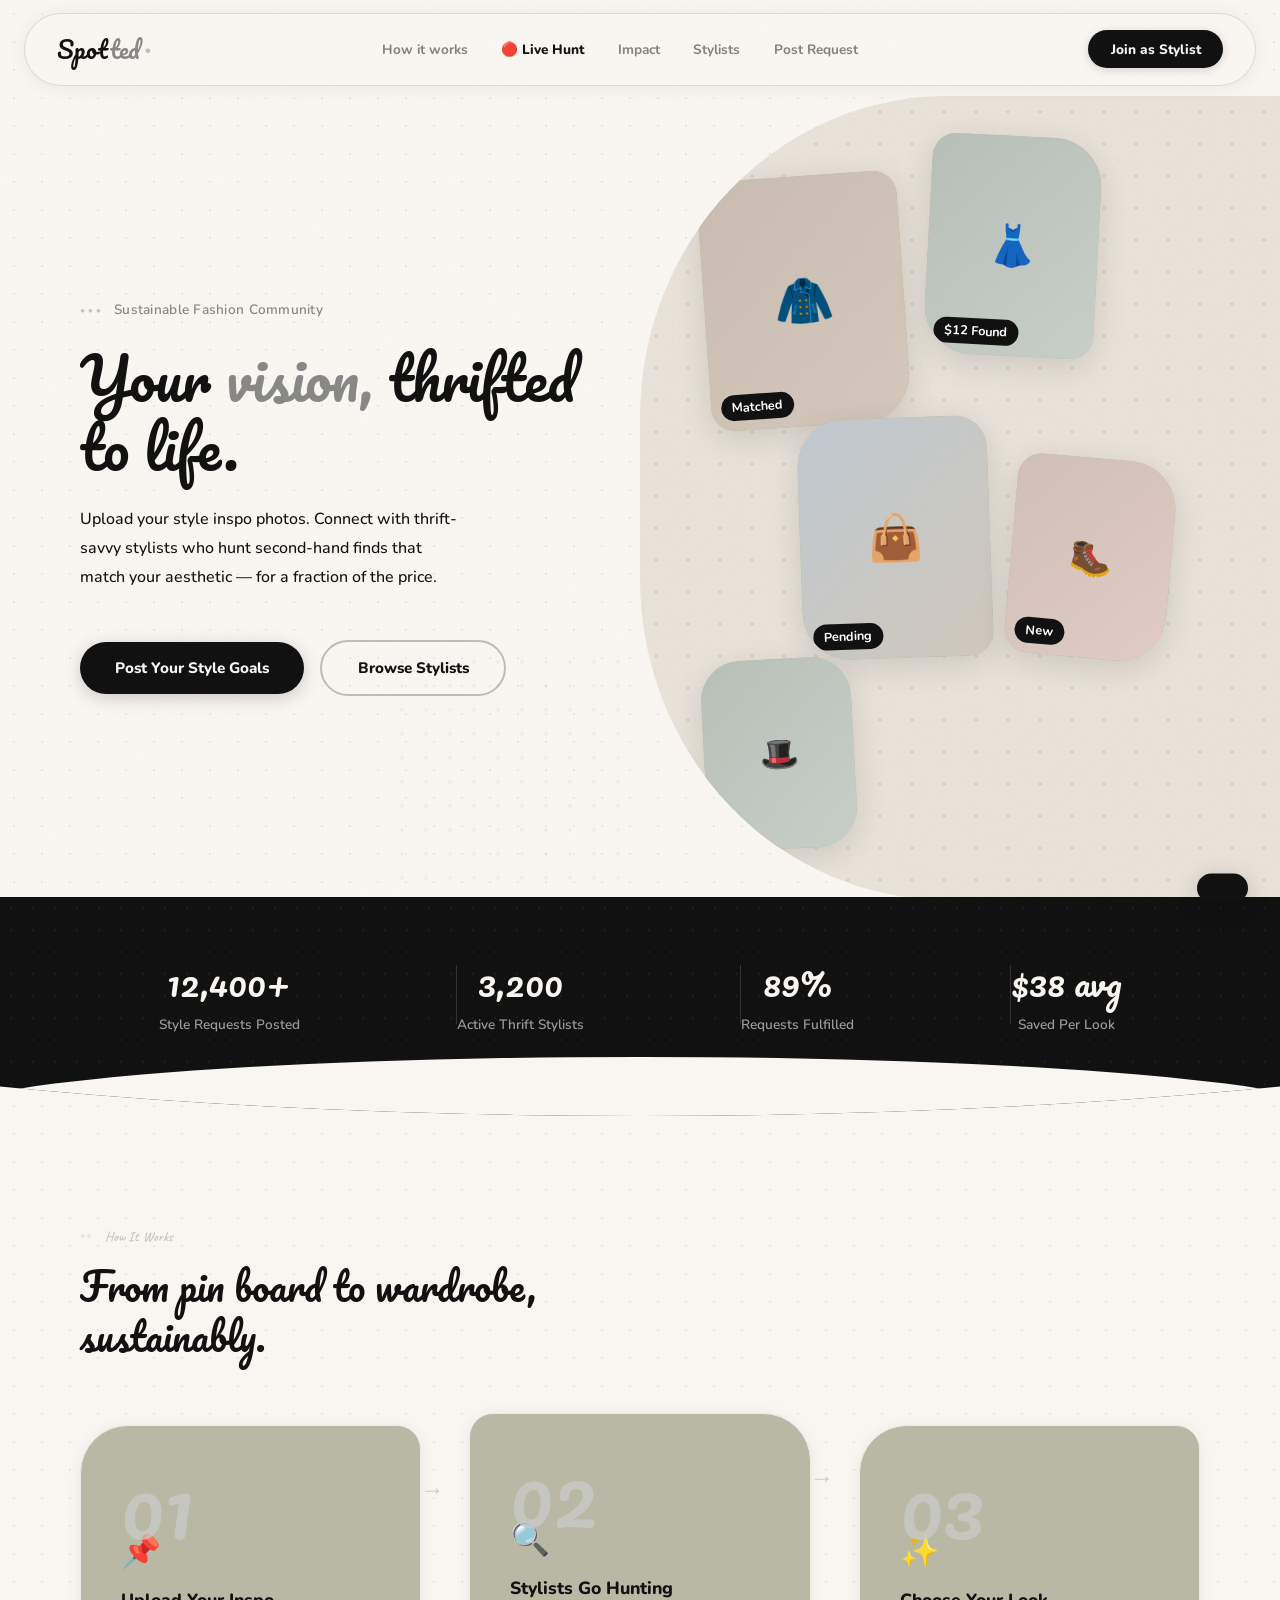
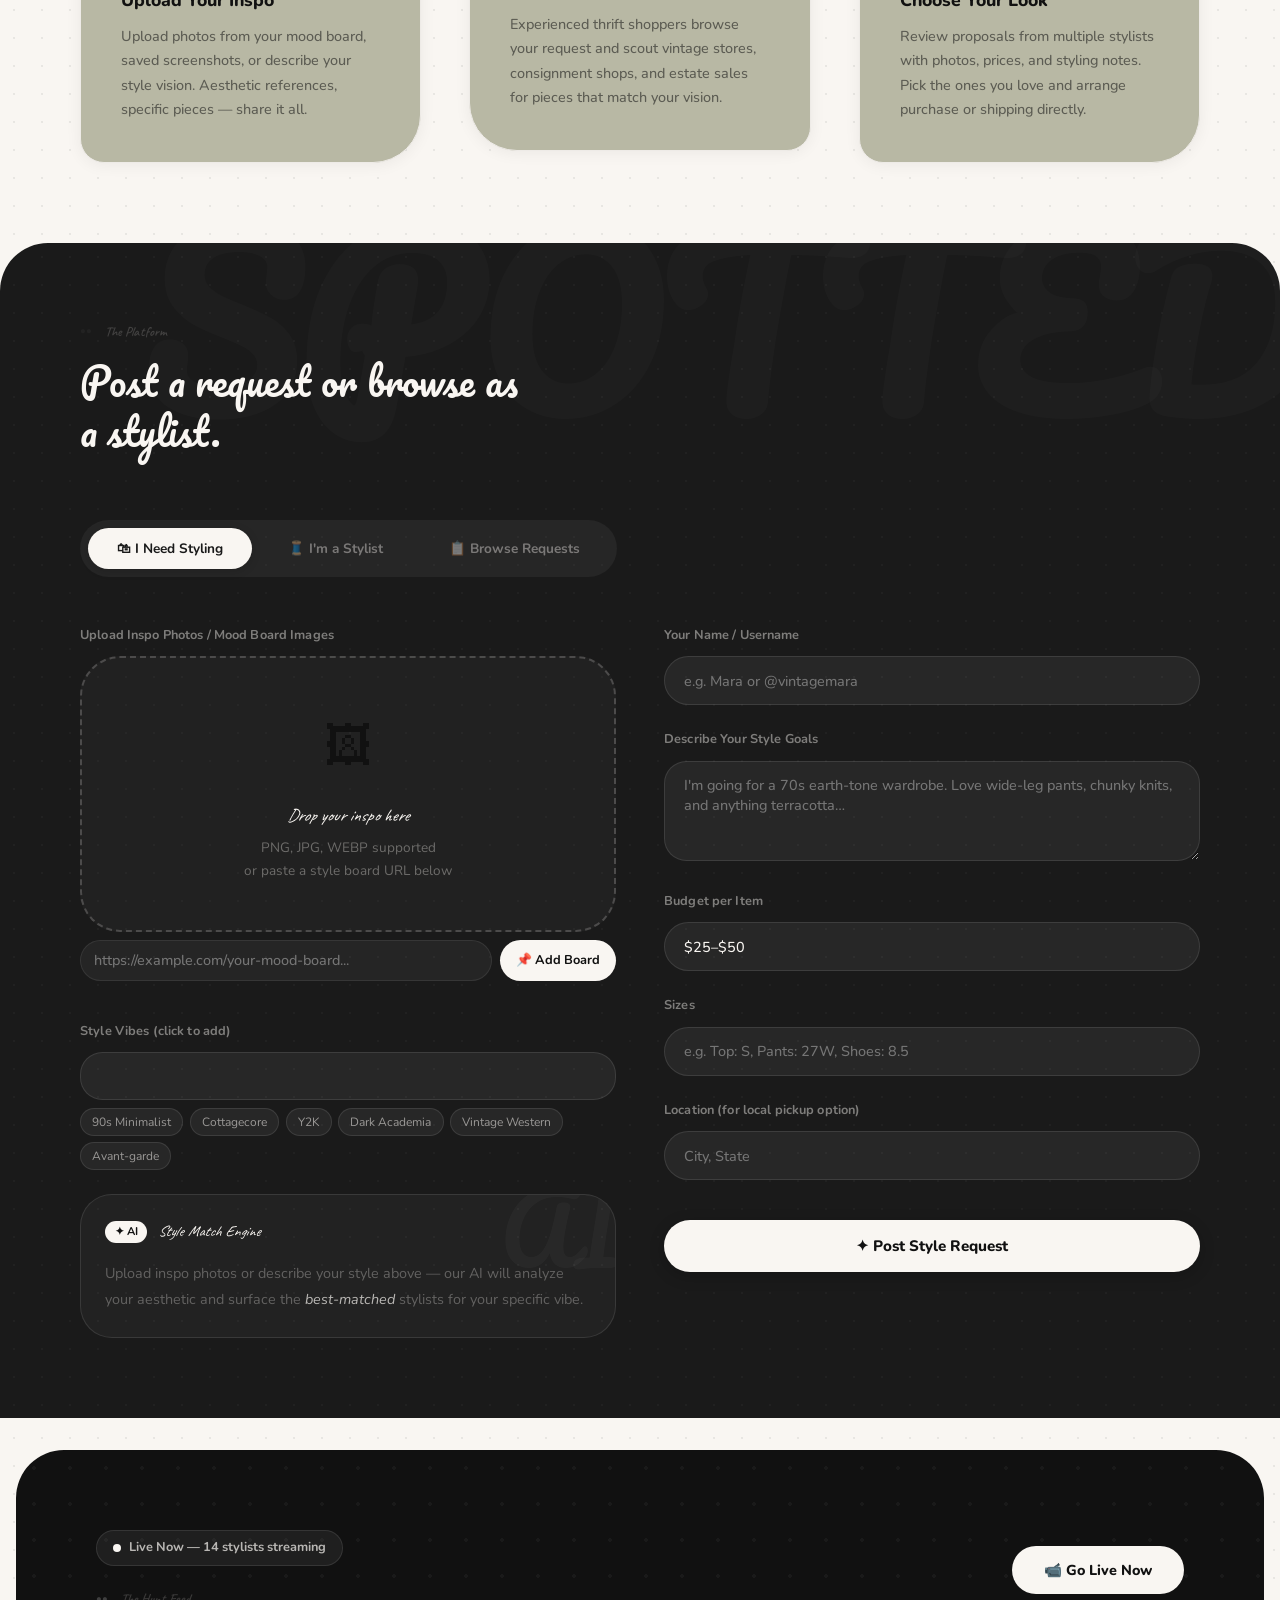
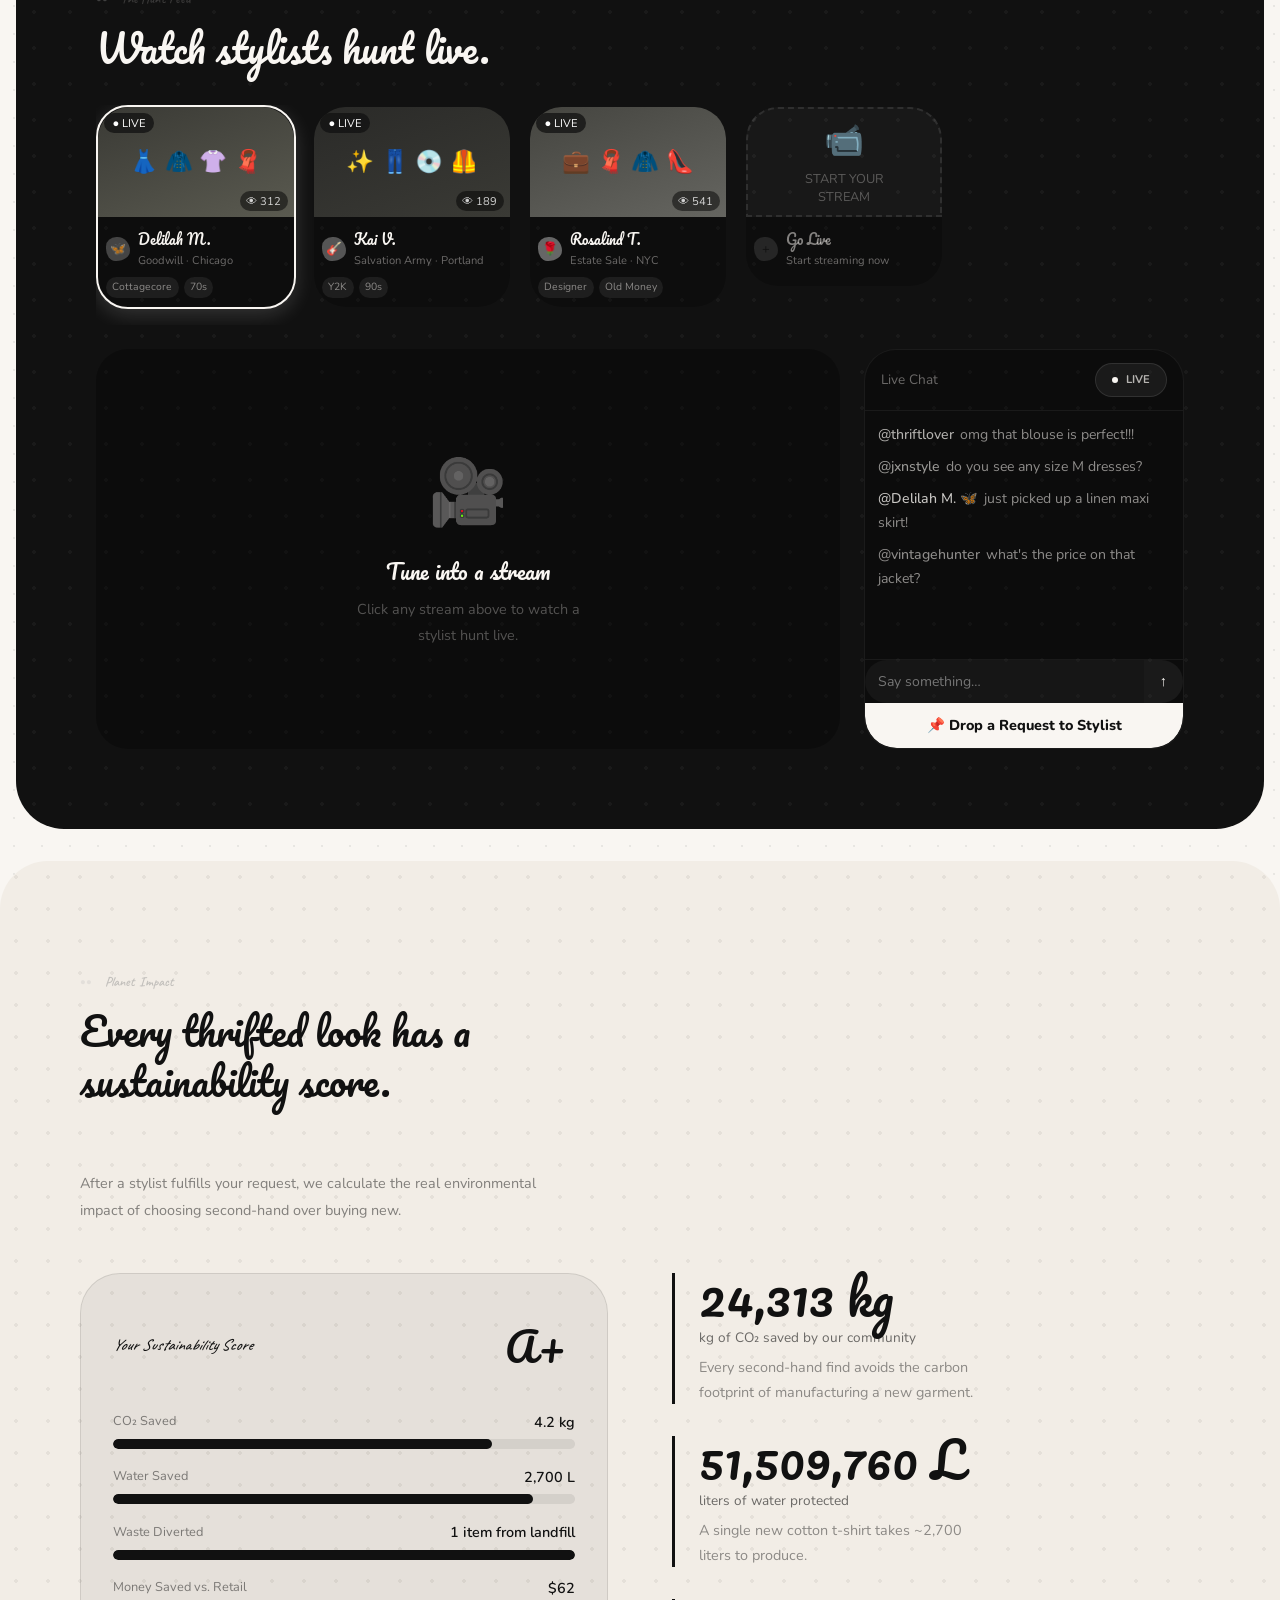
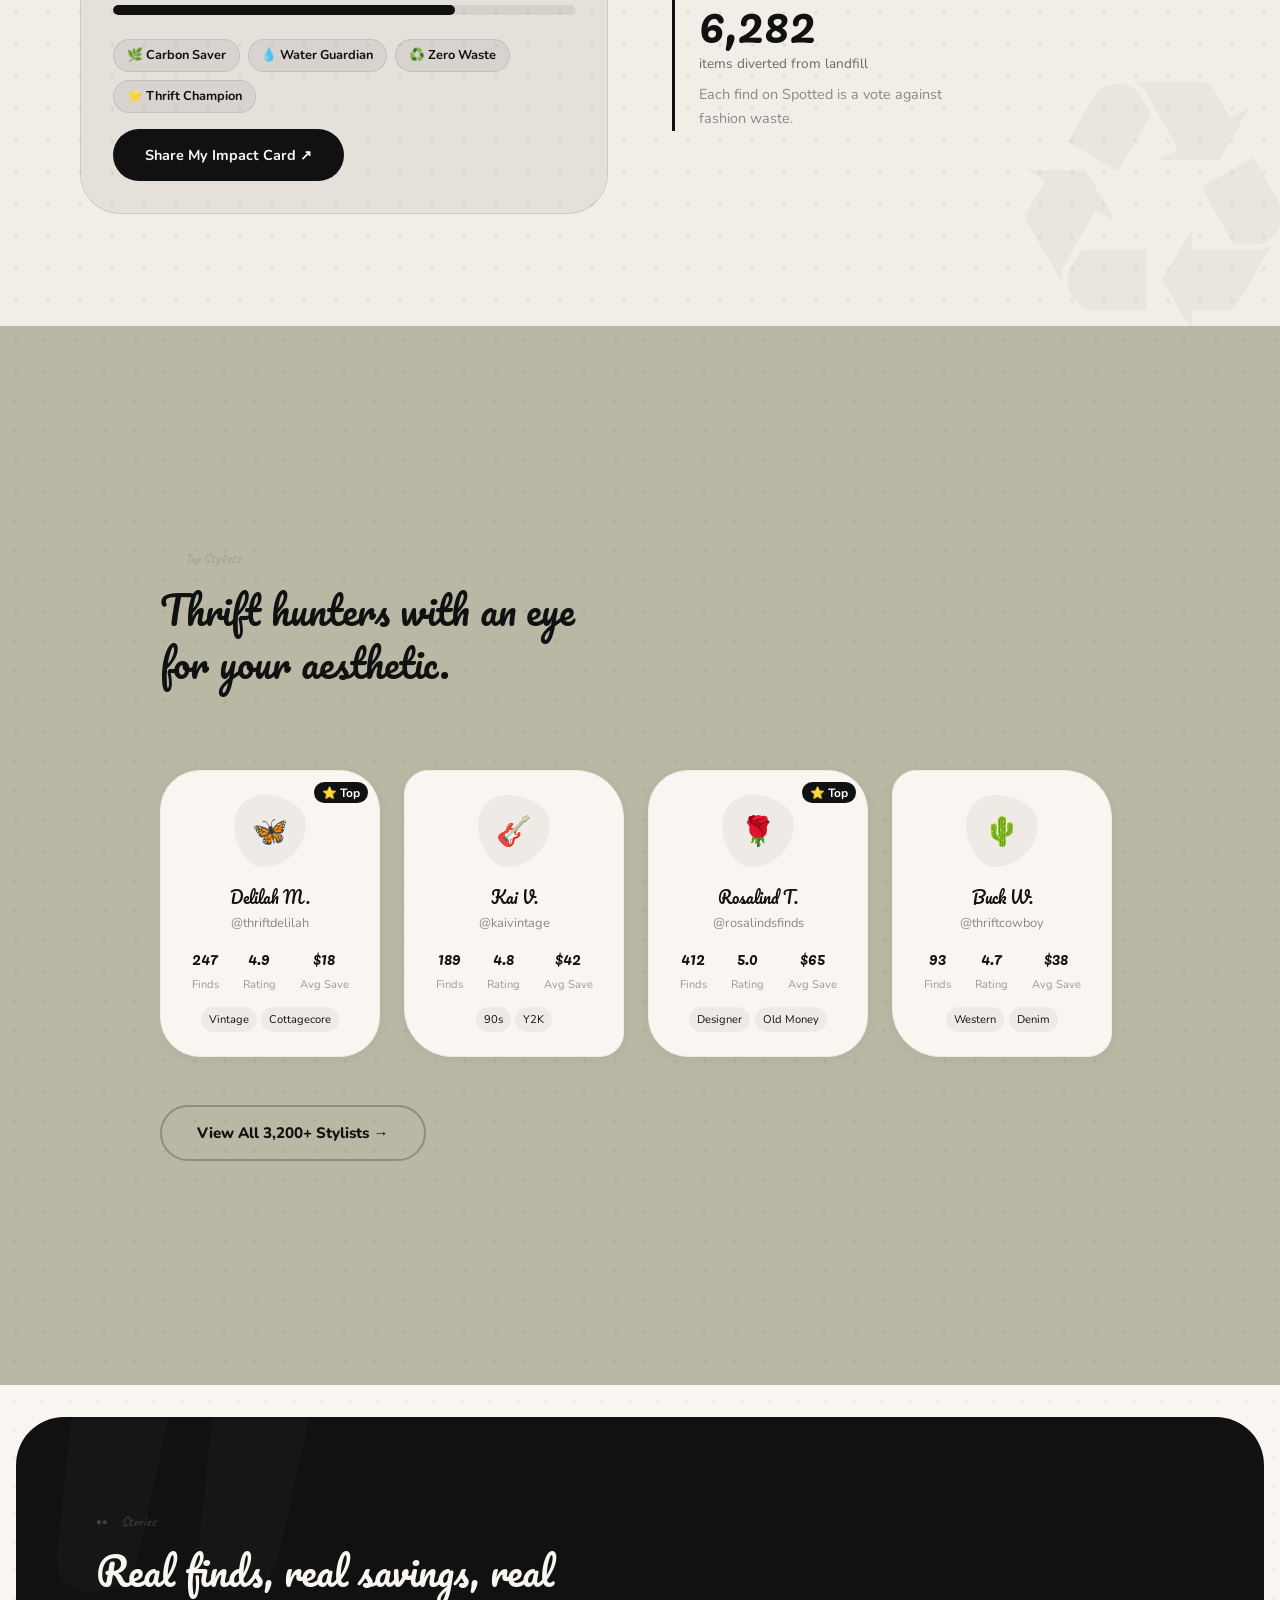
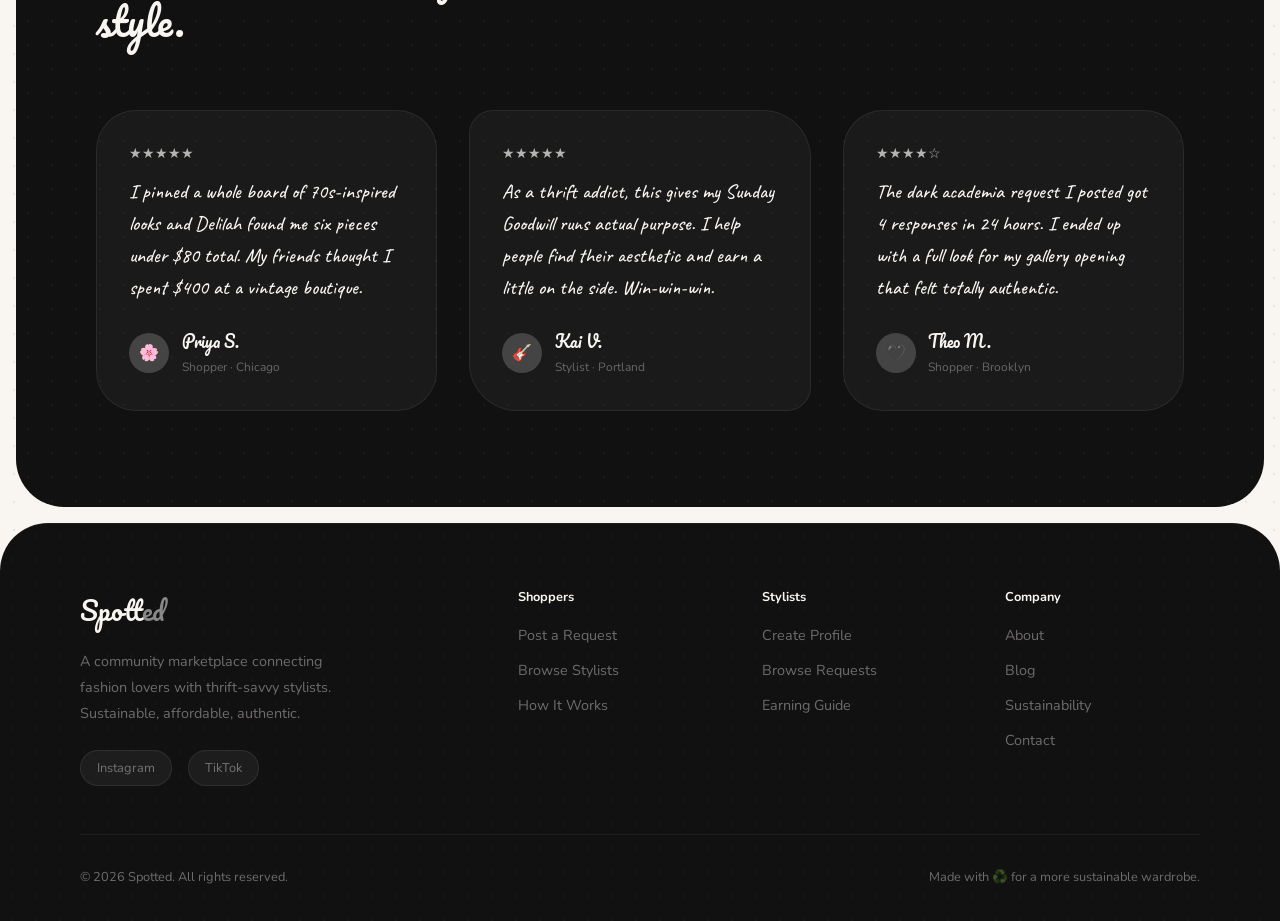
==== commit 52c5070a: "d" ====
--- a/spotted-restyled.html
+++ b/spotted-restyled.html
@@ -9,7 +9,7 @@
   :root {
     /* ── NEW PALETTE: Warm White + Black (wedding inspo) ── */
     --cream: #F9F6F2;
-    --warm-white: #FFFFFF;
+    --warm-white: #b8b8a4;
     --charcoal: #111111;
     --rust: #111111;          /* was deep maroon → now black */
     --sage: #555555;          /* was gold-green → now mid-grey */
@@ -22,7 +22,7 @@
     --blush: #E8E3DC;
     --dot-color: rgba(17,17,17,0.07);
   }
-
+/*adding this comment */
   * { margin: 0; padding: 0; box-sizing: border-box; }
 
   body {
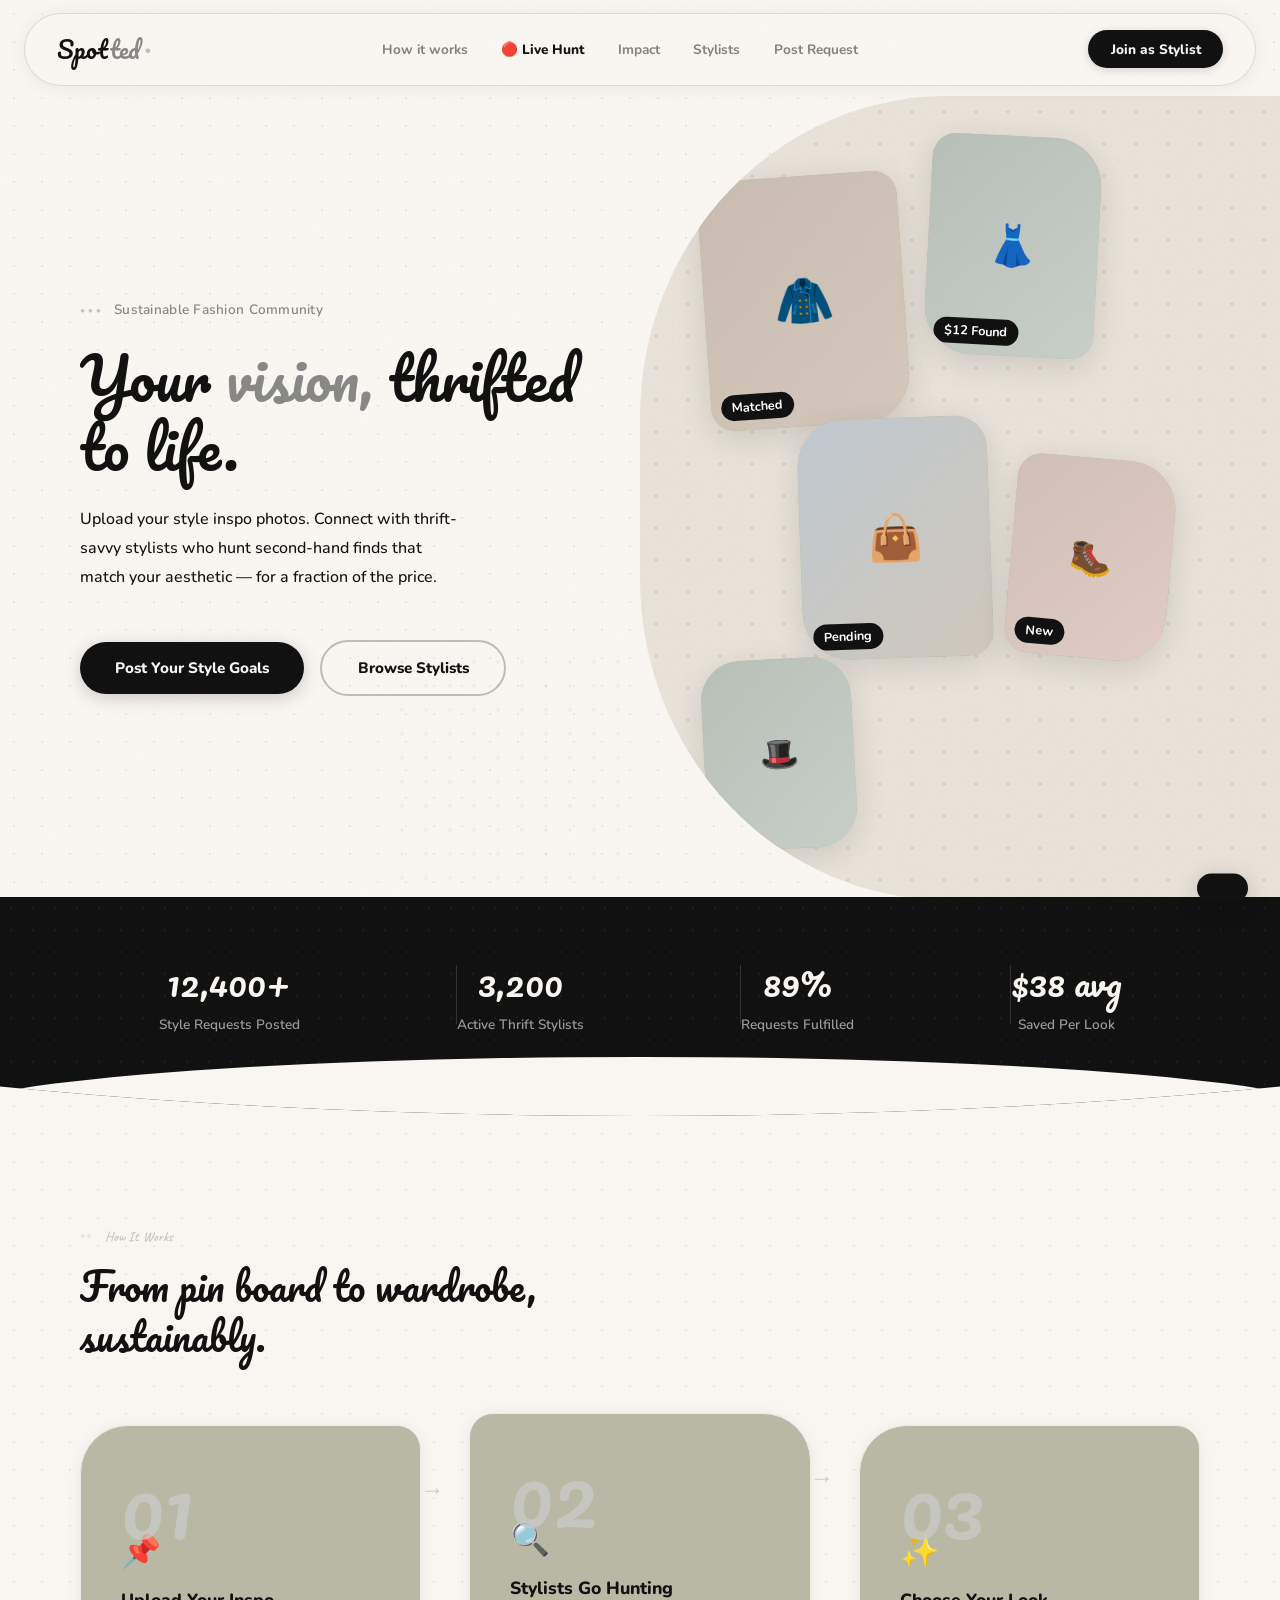
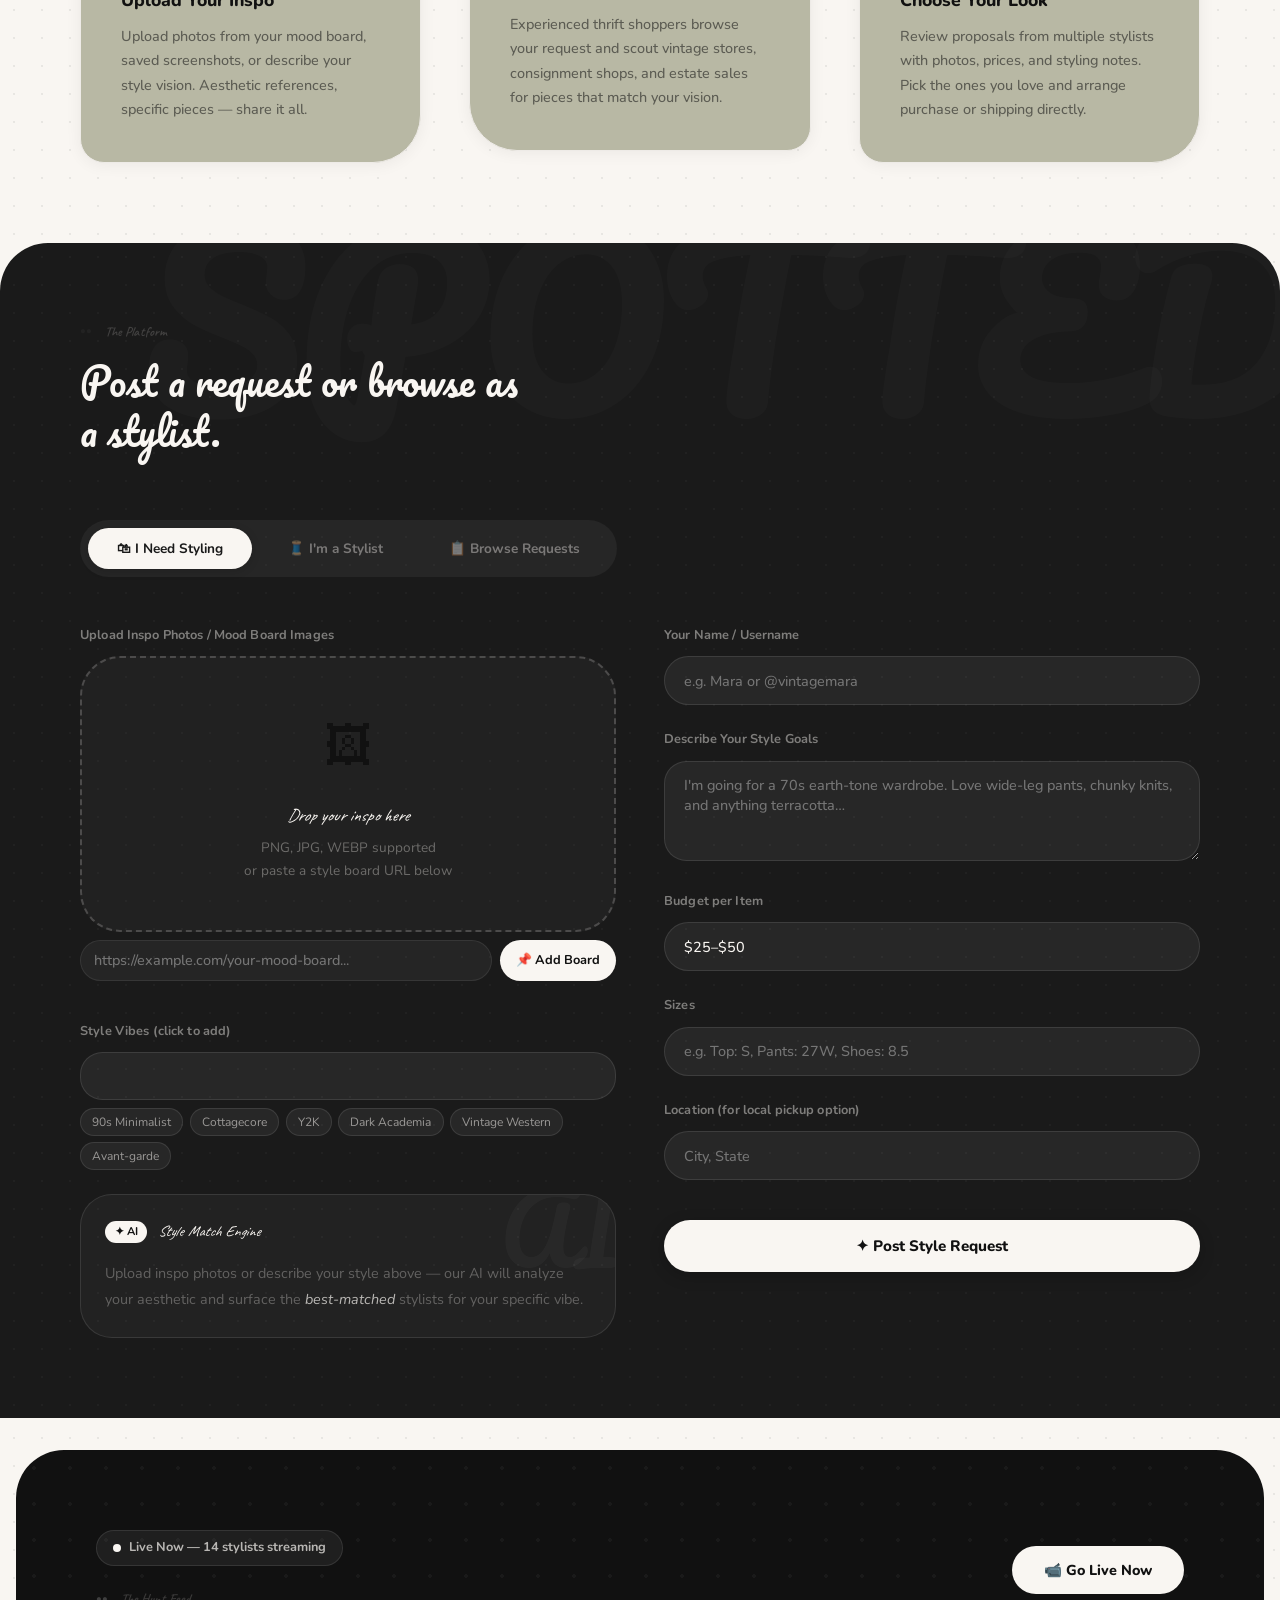
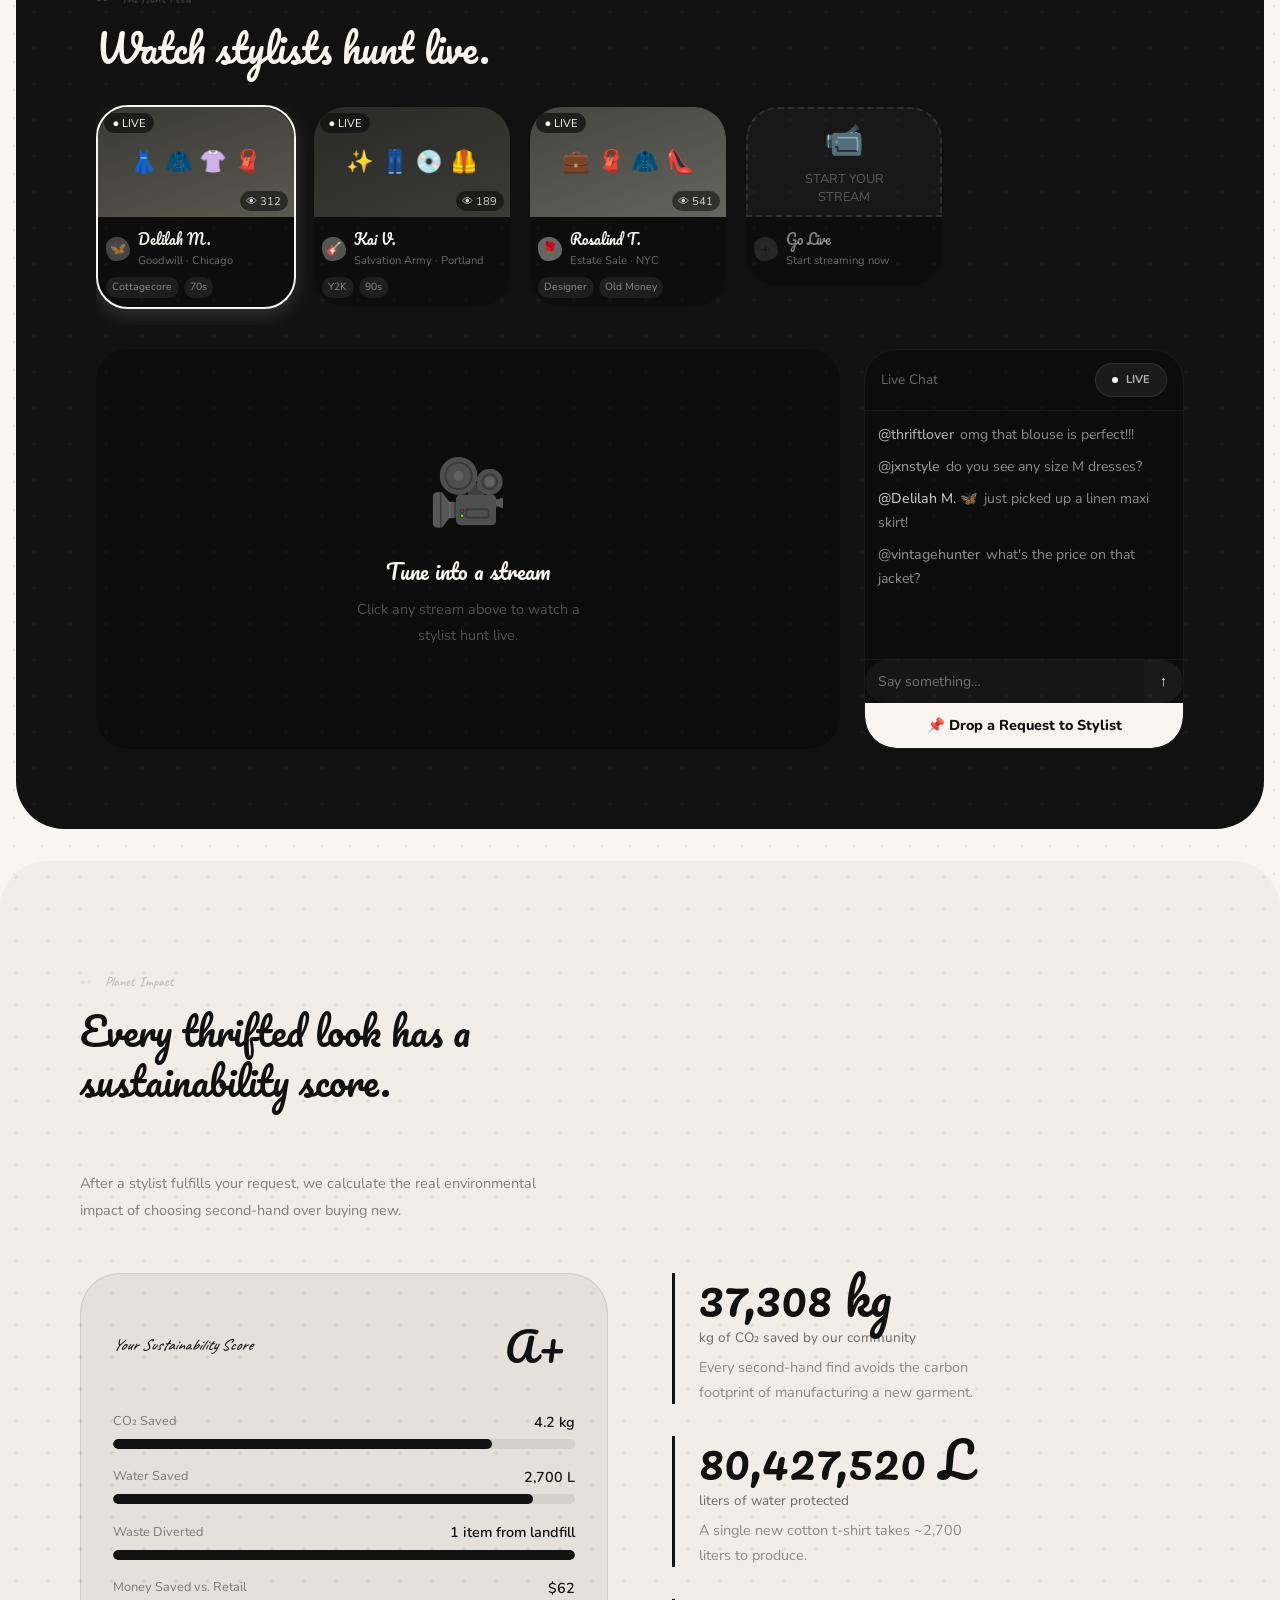
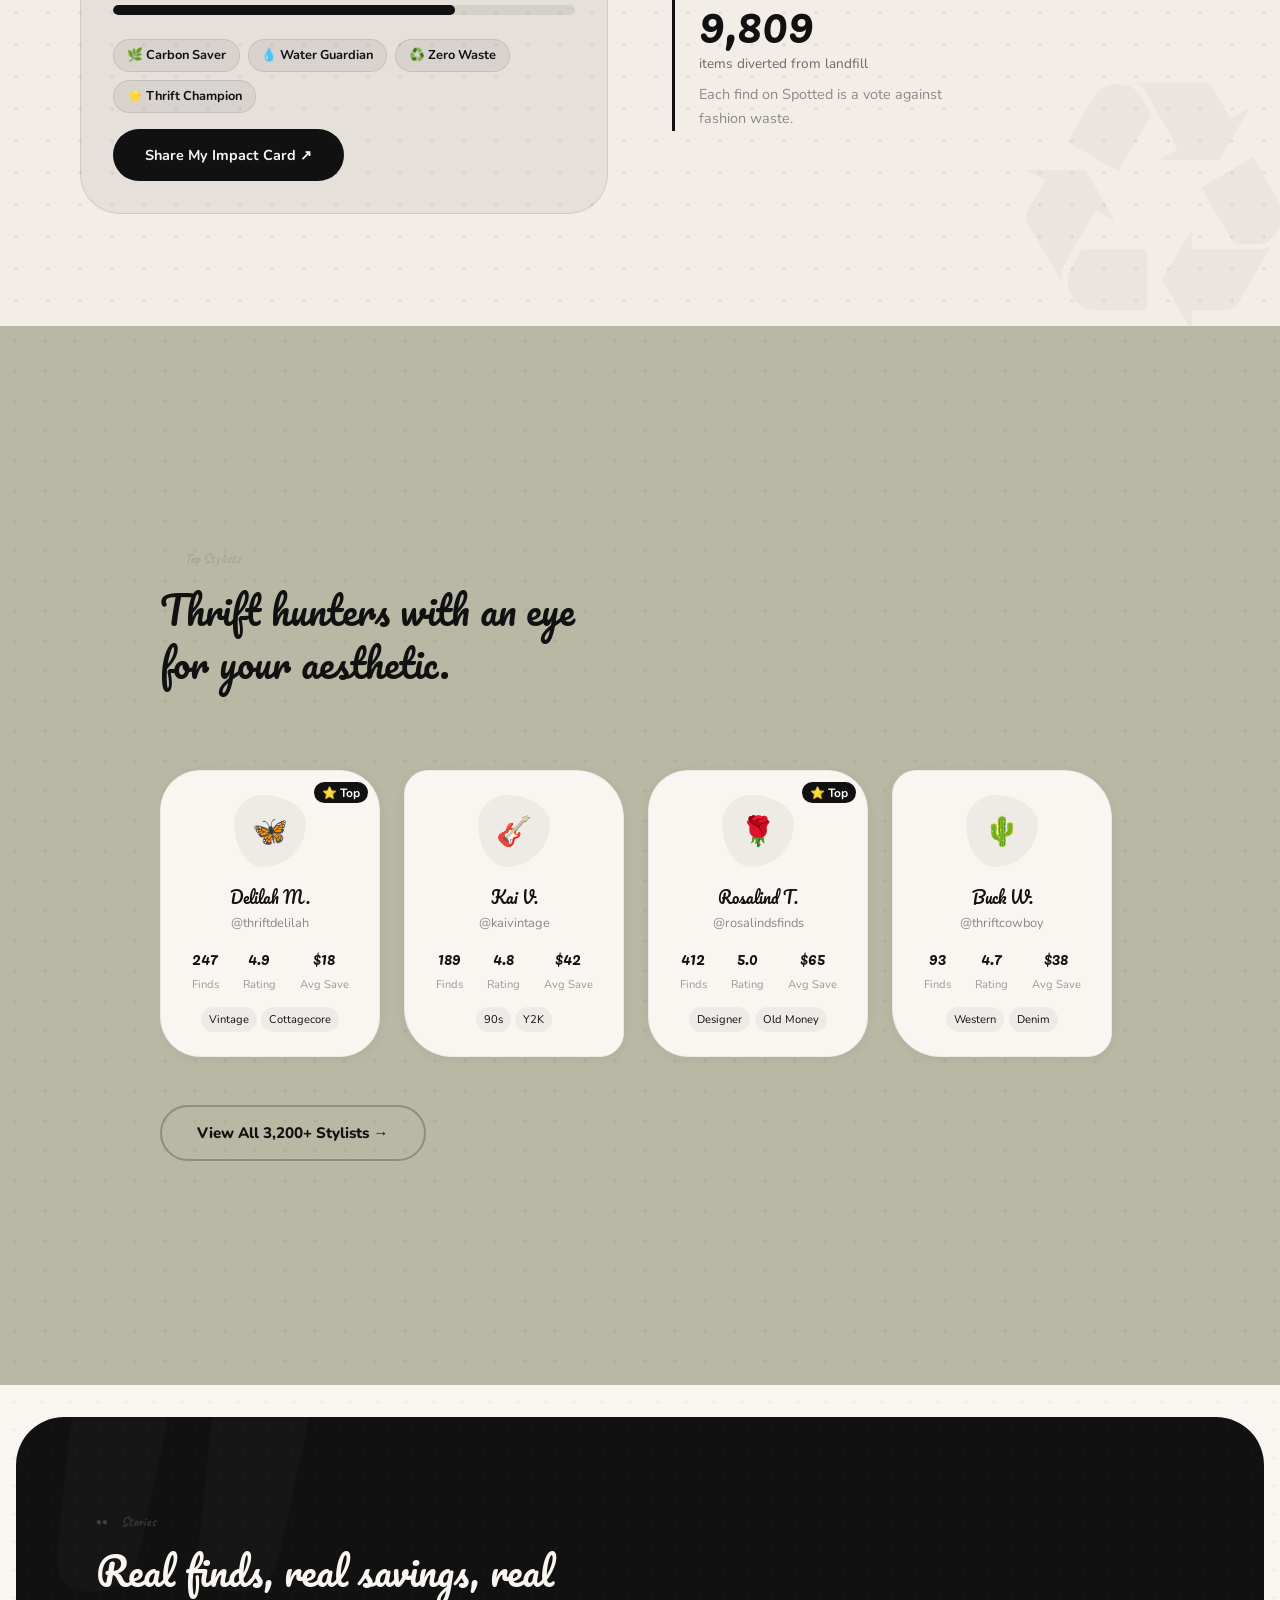
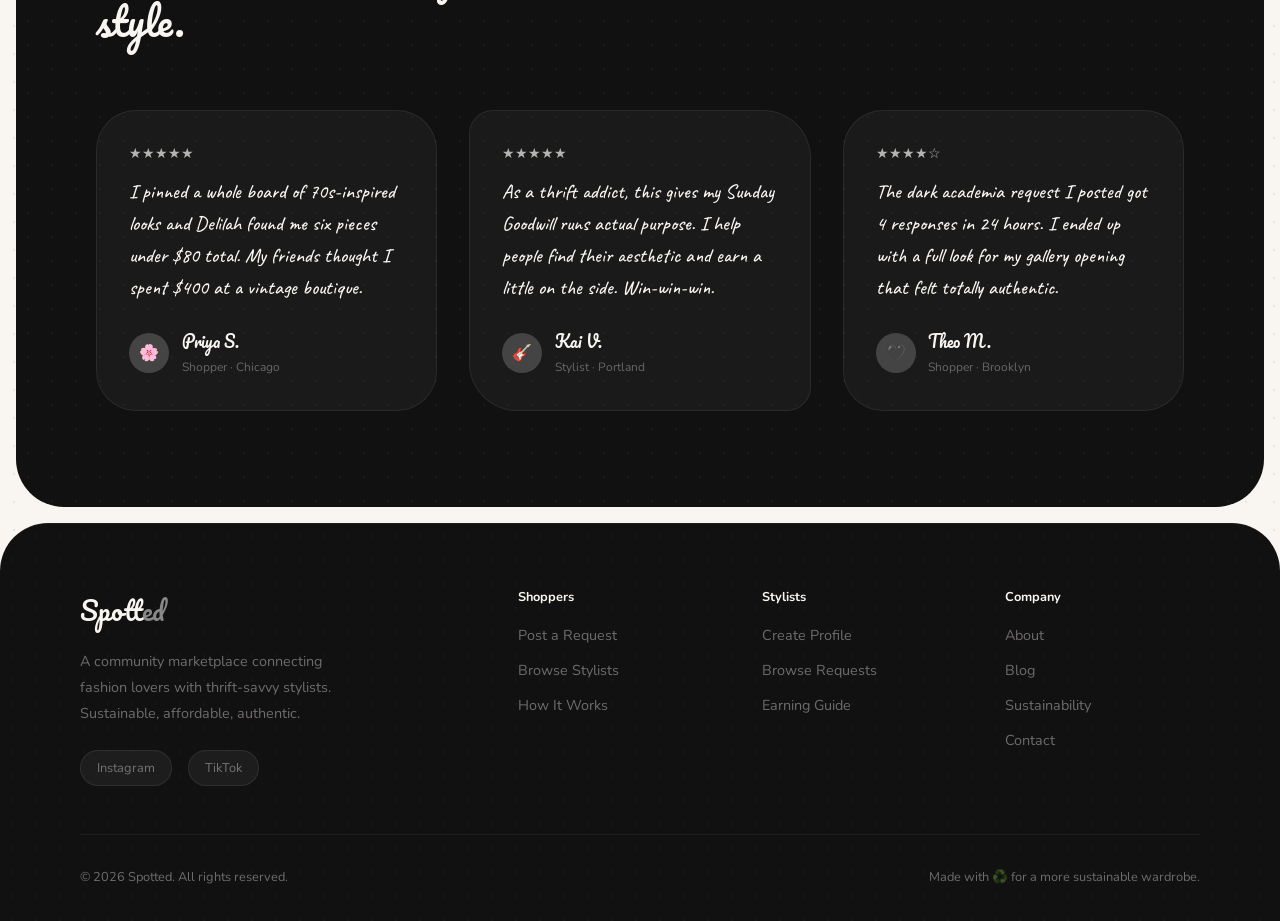
==== commit 21de1020: "test" ====
--- a/spotted-restyled.html
+++ b/spotted-restyled.html
@@ -22,7 +22,7 @@
     --blush: #E8E3DC;
     --dot-color: rgba(17,17,17,0.07);
   }
-/*adding this comment */
+/*sophia waz here*/ 
   * { margin: 0; padding: 0; box-sizing: border-box; }
 
   body {
@@ -33,7 +33,7 @@
     background-image: radial-gradient(circle, var(--dot-color) 1.5px, transparent 1.5px);
     background-size: 28px 28px;
   }
-
+/*sophia was here*/ 
   body::before {
     content: '';
     position: fixed;
@@ -259,6 +259,8 @@
   .btn-ghost:hover { background: var(--charcoal); color: var(--cream); transform: translateY(-2px); }
 
   /* HERO RIGHT: warm greige instead of dark red */
+  /*sophia waz here*/ 
+  
   .hero-right {
     background: #E8E2D9;
     position: relative;
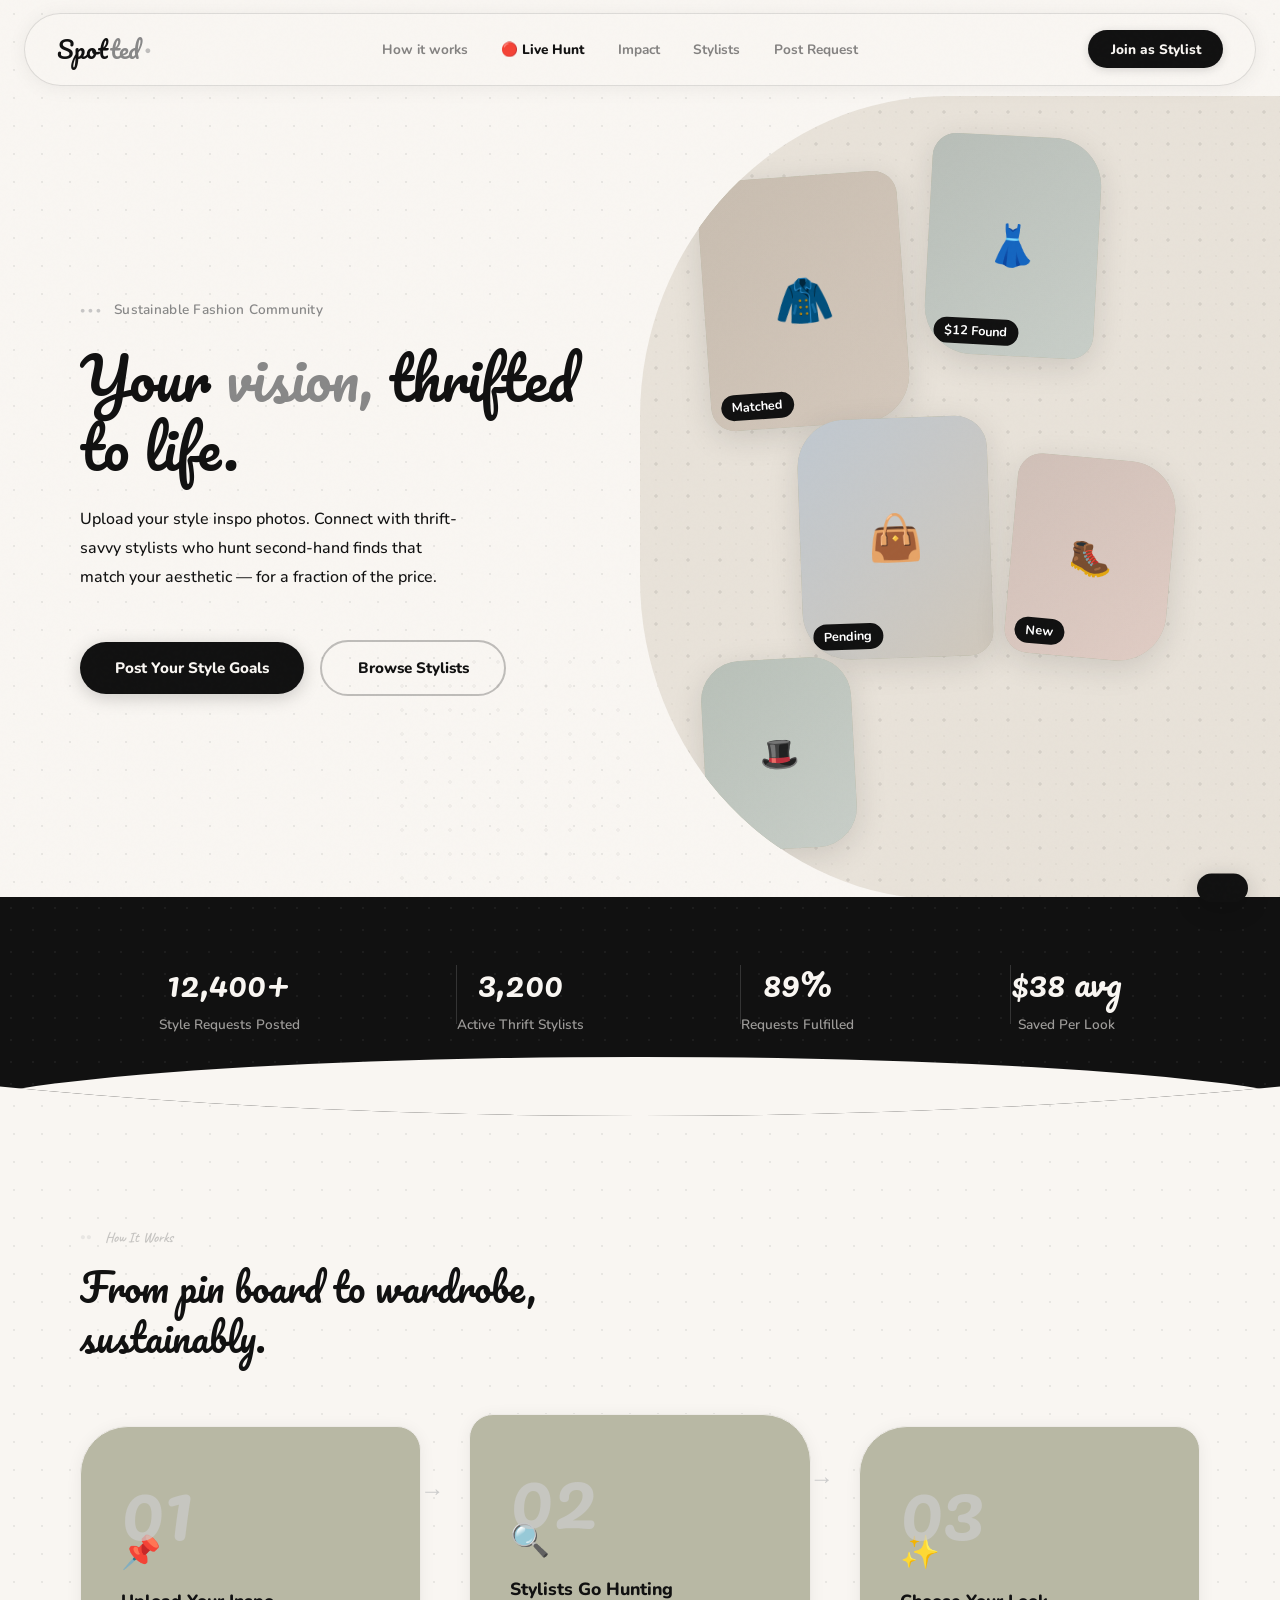
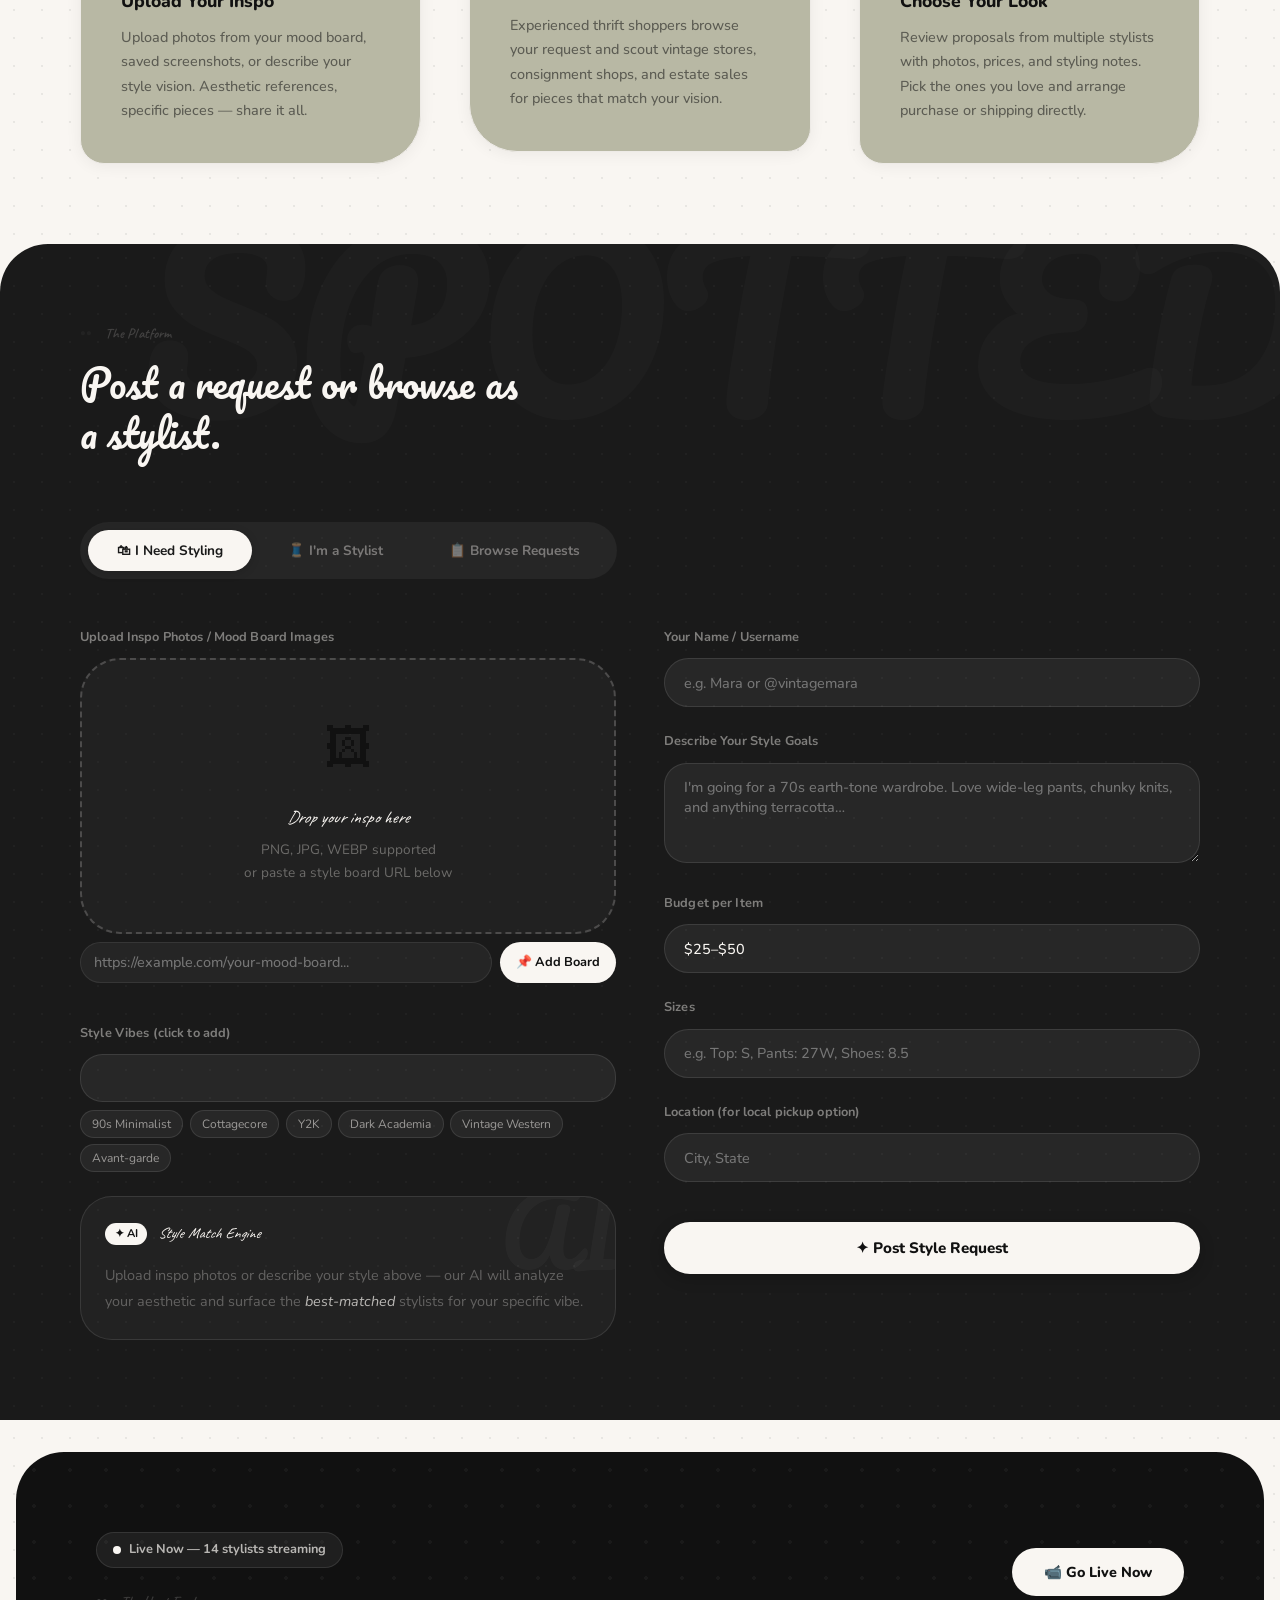
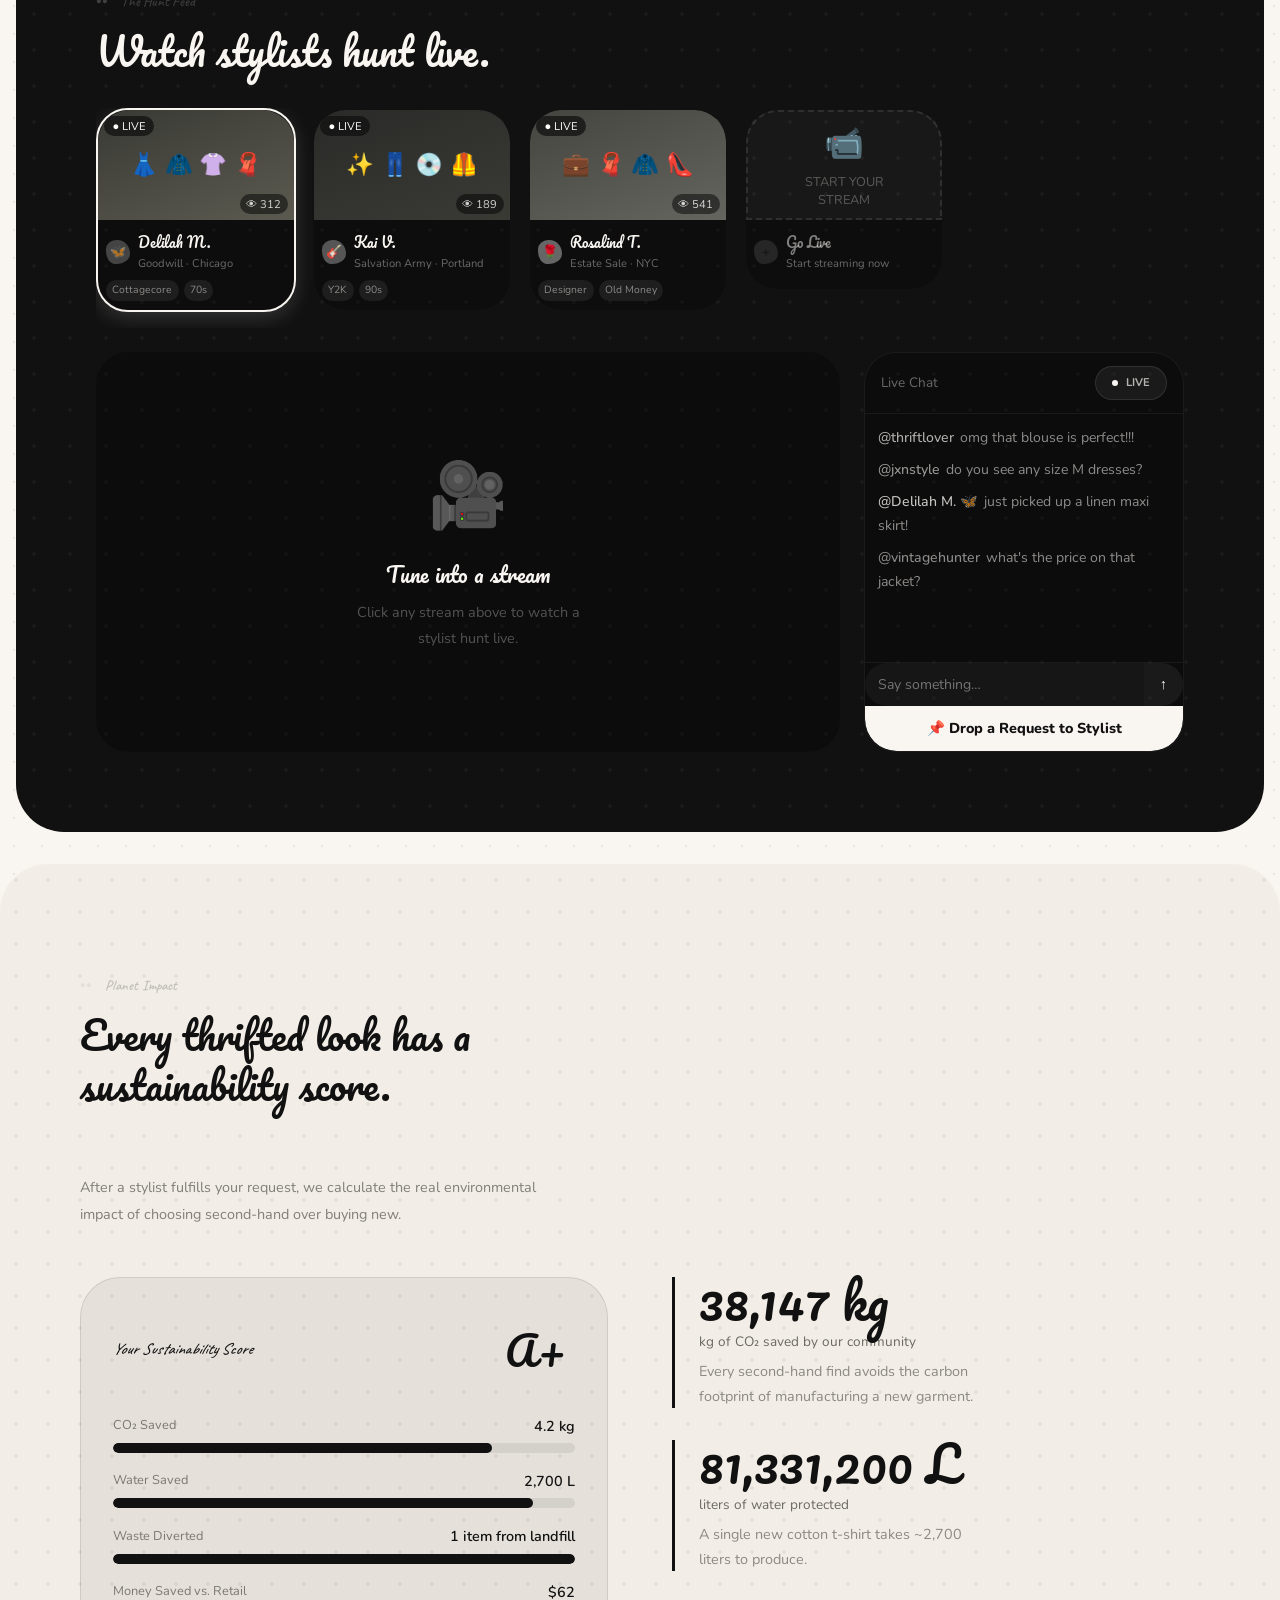
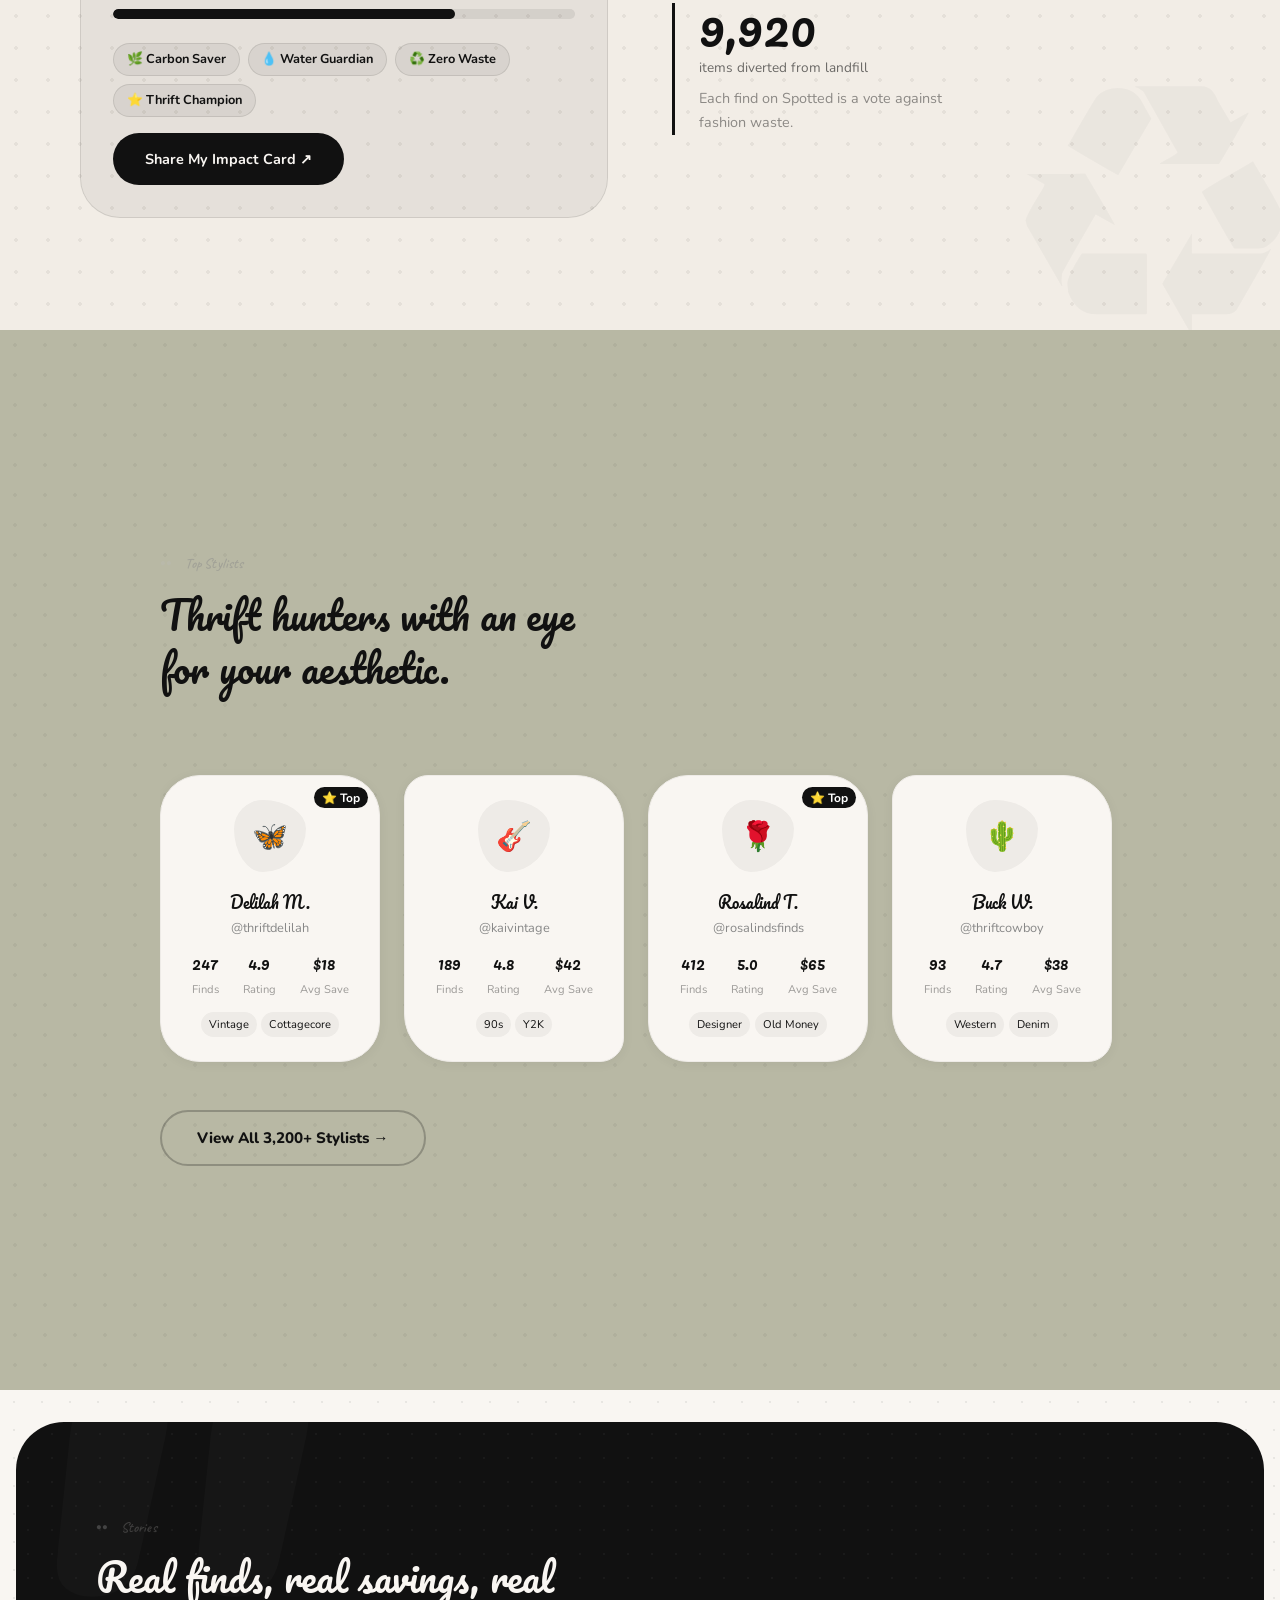
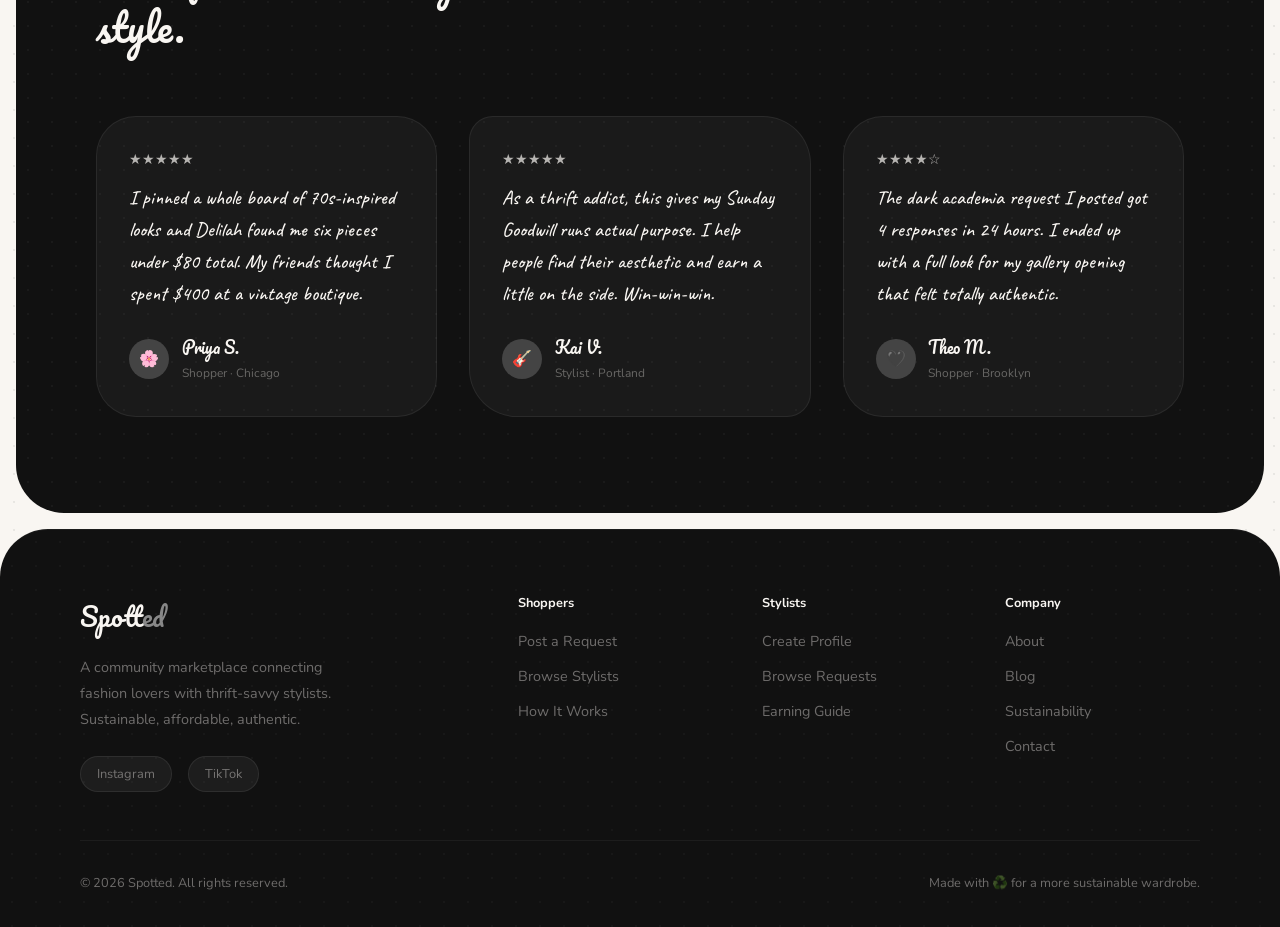
==== commit 8ded4481: "test" ====
--- a/spotted-restyled.html
+++ b/spotted-restyled.html
@@ -260,6 +260,7 @@
 
   /* HERO RIGHT: warm greige instead of dark red */
   /*sophia waz here*/ 
+    /*sophia was here*/ 
   
   .hero-right {
     background: #E8E2D9;
@@ -288,6 +289,7 @@
   .c5 { width: 150px; height: 190px; top: 70%; left: 10%; transform: rotate(-3deg); }
 
   /* STATS BAR: now warm greige */
+   /*sophia was here*/ 
   .stats-bar {
     background: var(--charcoal);
     color: var(--cream);
@@ -311,7 +313,7 @@
 
   /* HOW IT WORKS */
   .section { padding: 7rem 5rem; }
-  .section-label { font-size: 0.85rem; color: #888; margin-bottom: 1rem; display: flex; align-items: center; gap: 0.8rem; font-weight: 600; letter-spacing: 0.01em; }
+  .section-label { font-size: 0.9rem; color: #888; margin-bottom: 1rem; display: flex; align-items: center; gap: 0.8rem; font-weight: 600; letter-spacing: 0.01em; }
   .section-label::before { content: '●●'; color: #bbb; font-size: 0.6rem; opacity: 0.6; }
   .section-title { font-family: 'Pacifico', cursive; font-size: clamp(1.8rem, 3vw, 3rem); font-weight: 400; line-height: 1.3; color: var(--charcoal); max-width: 22ch; margin-bottom: 4rem; }
 
